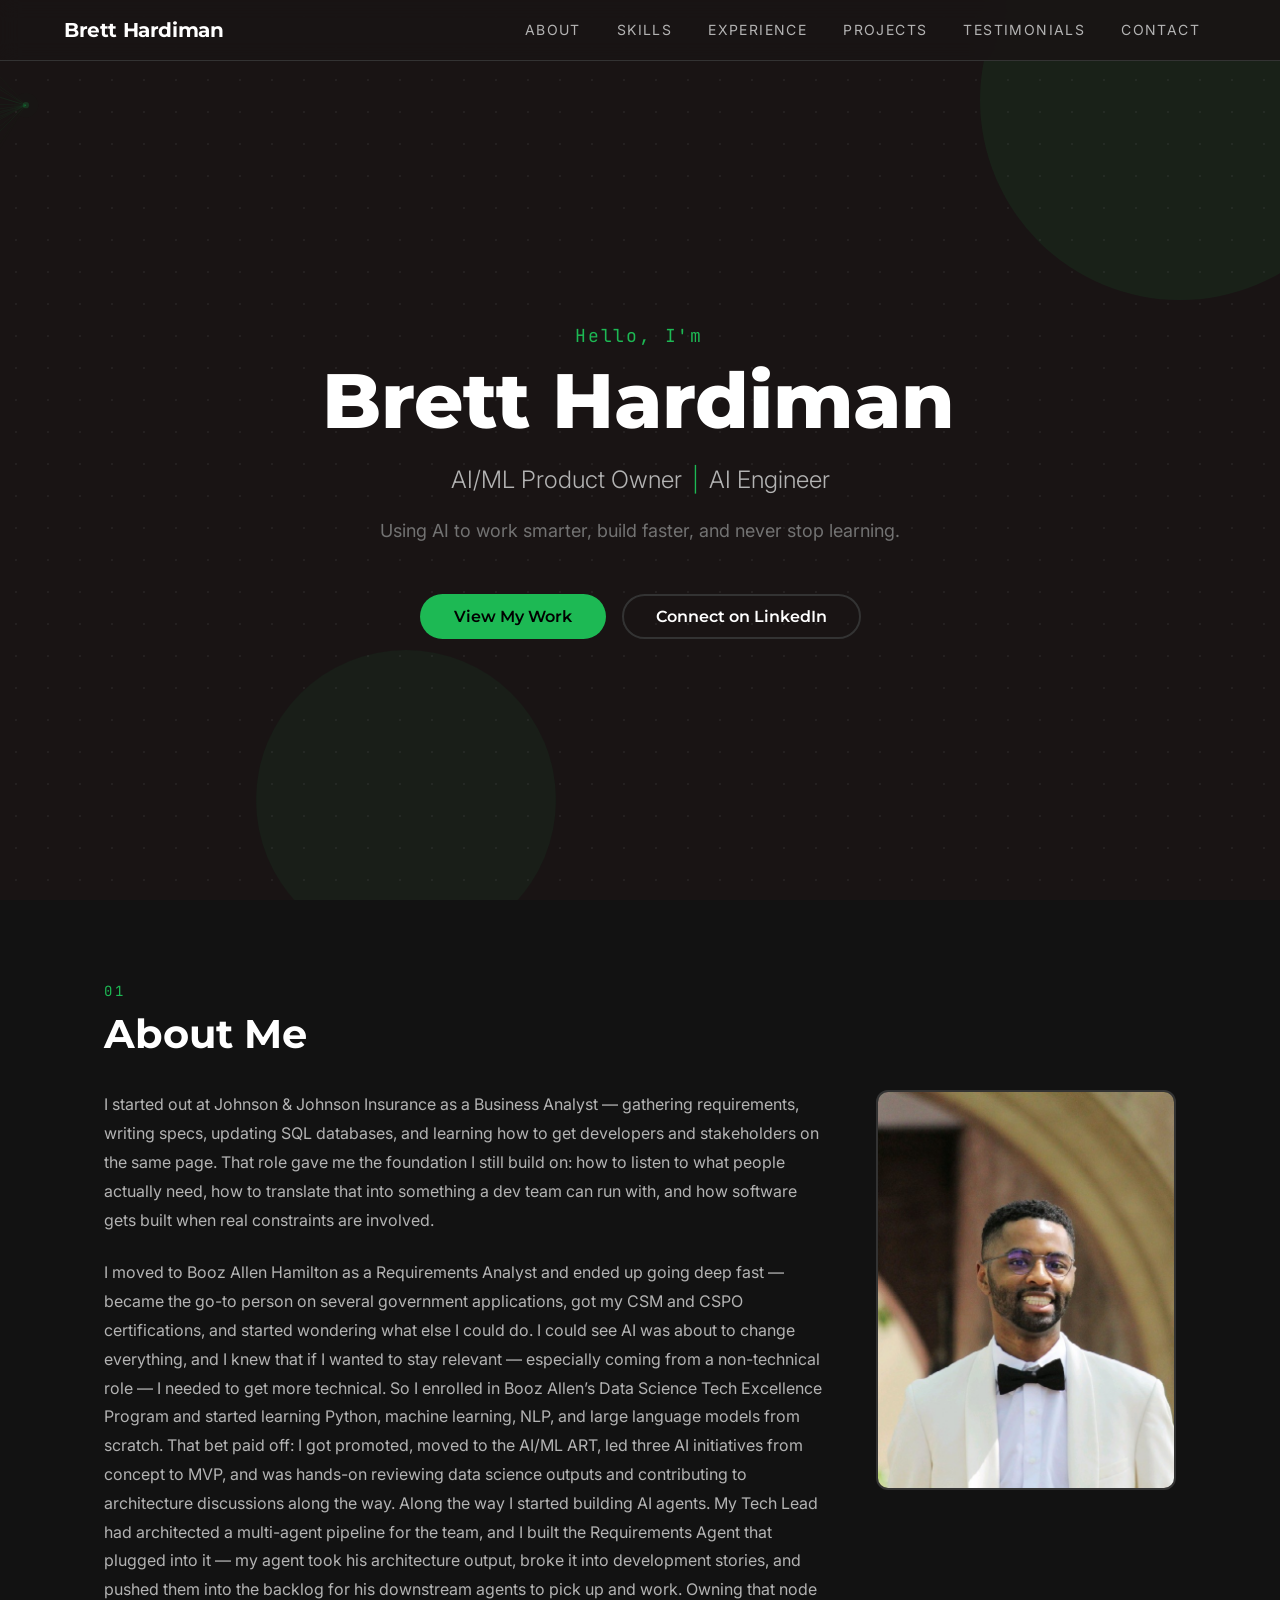
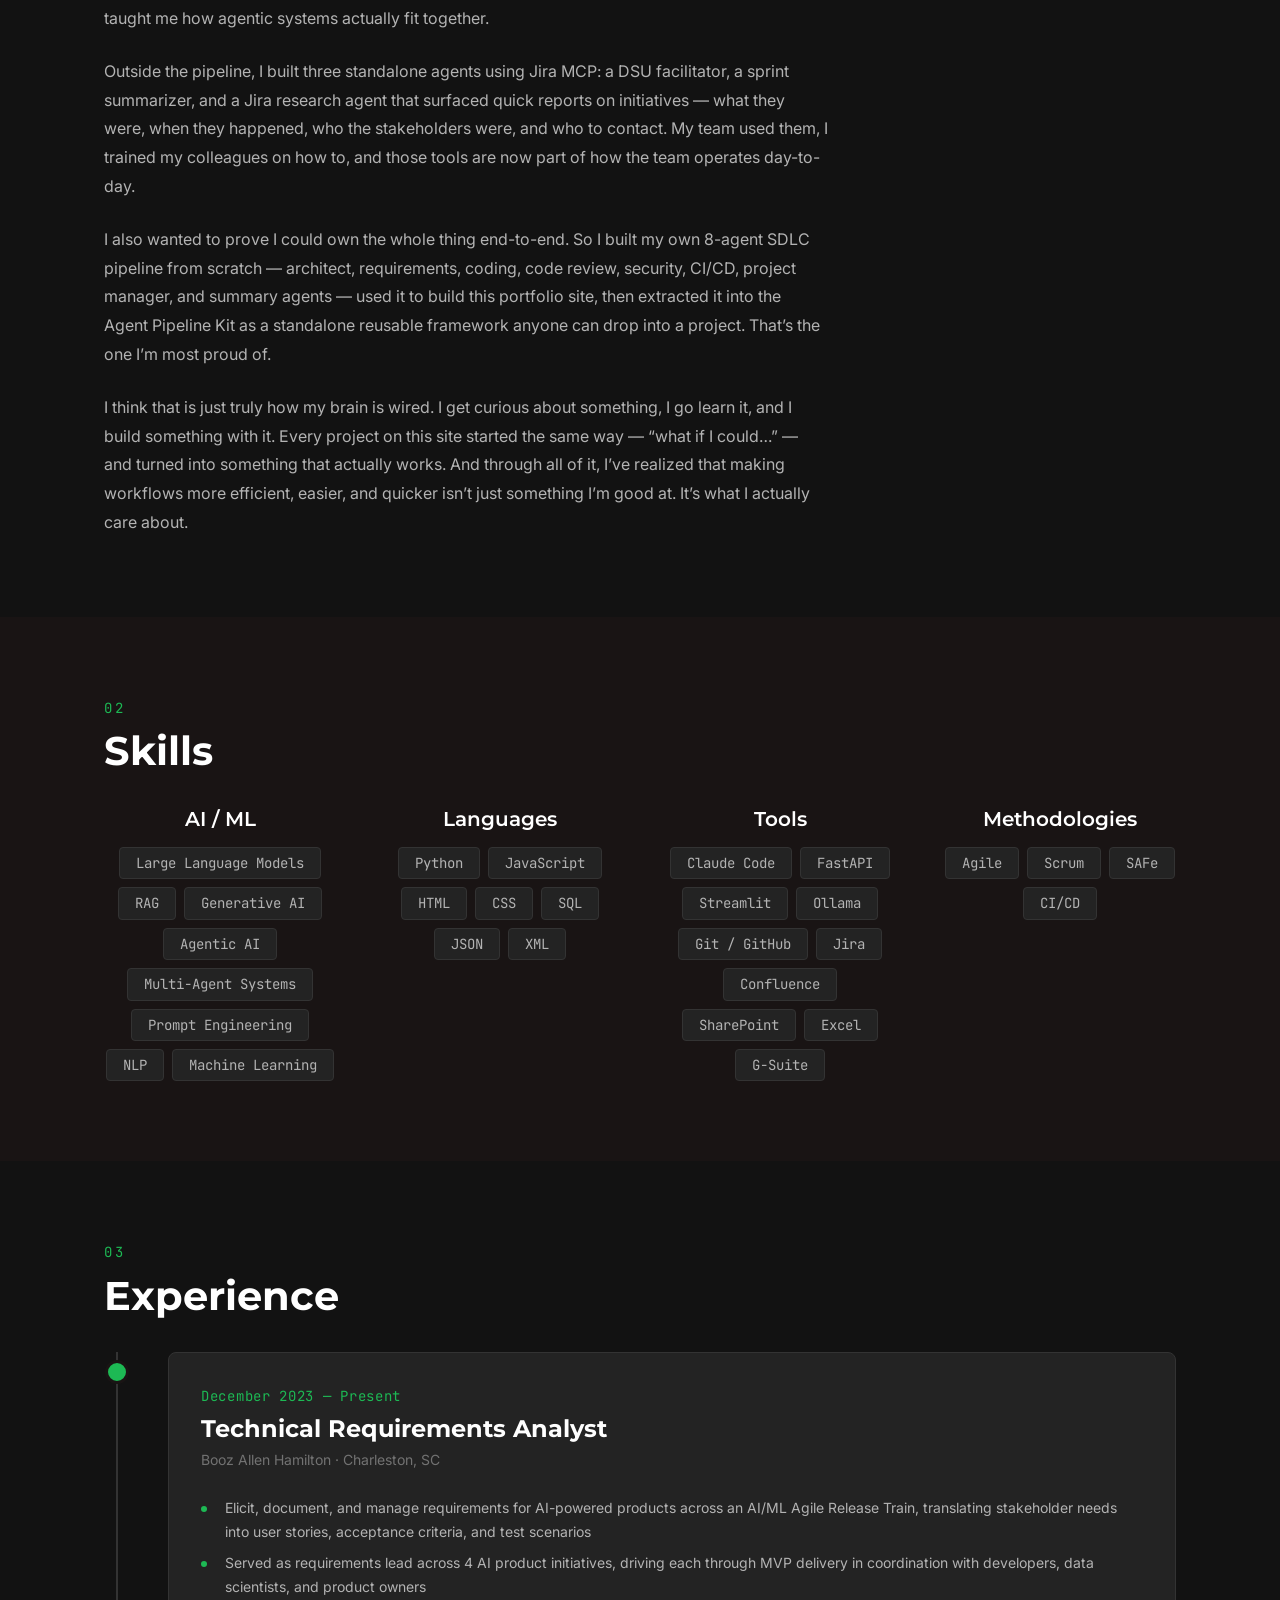
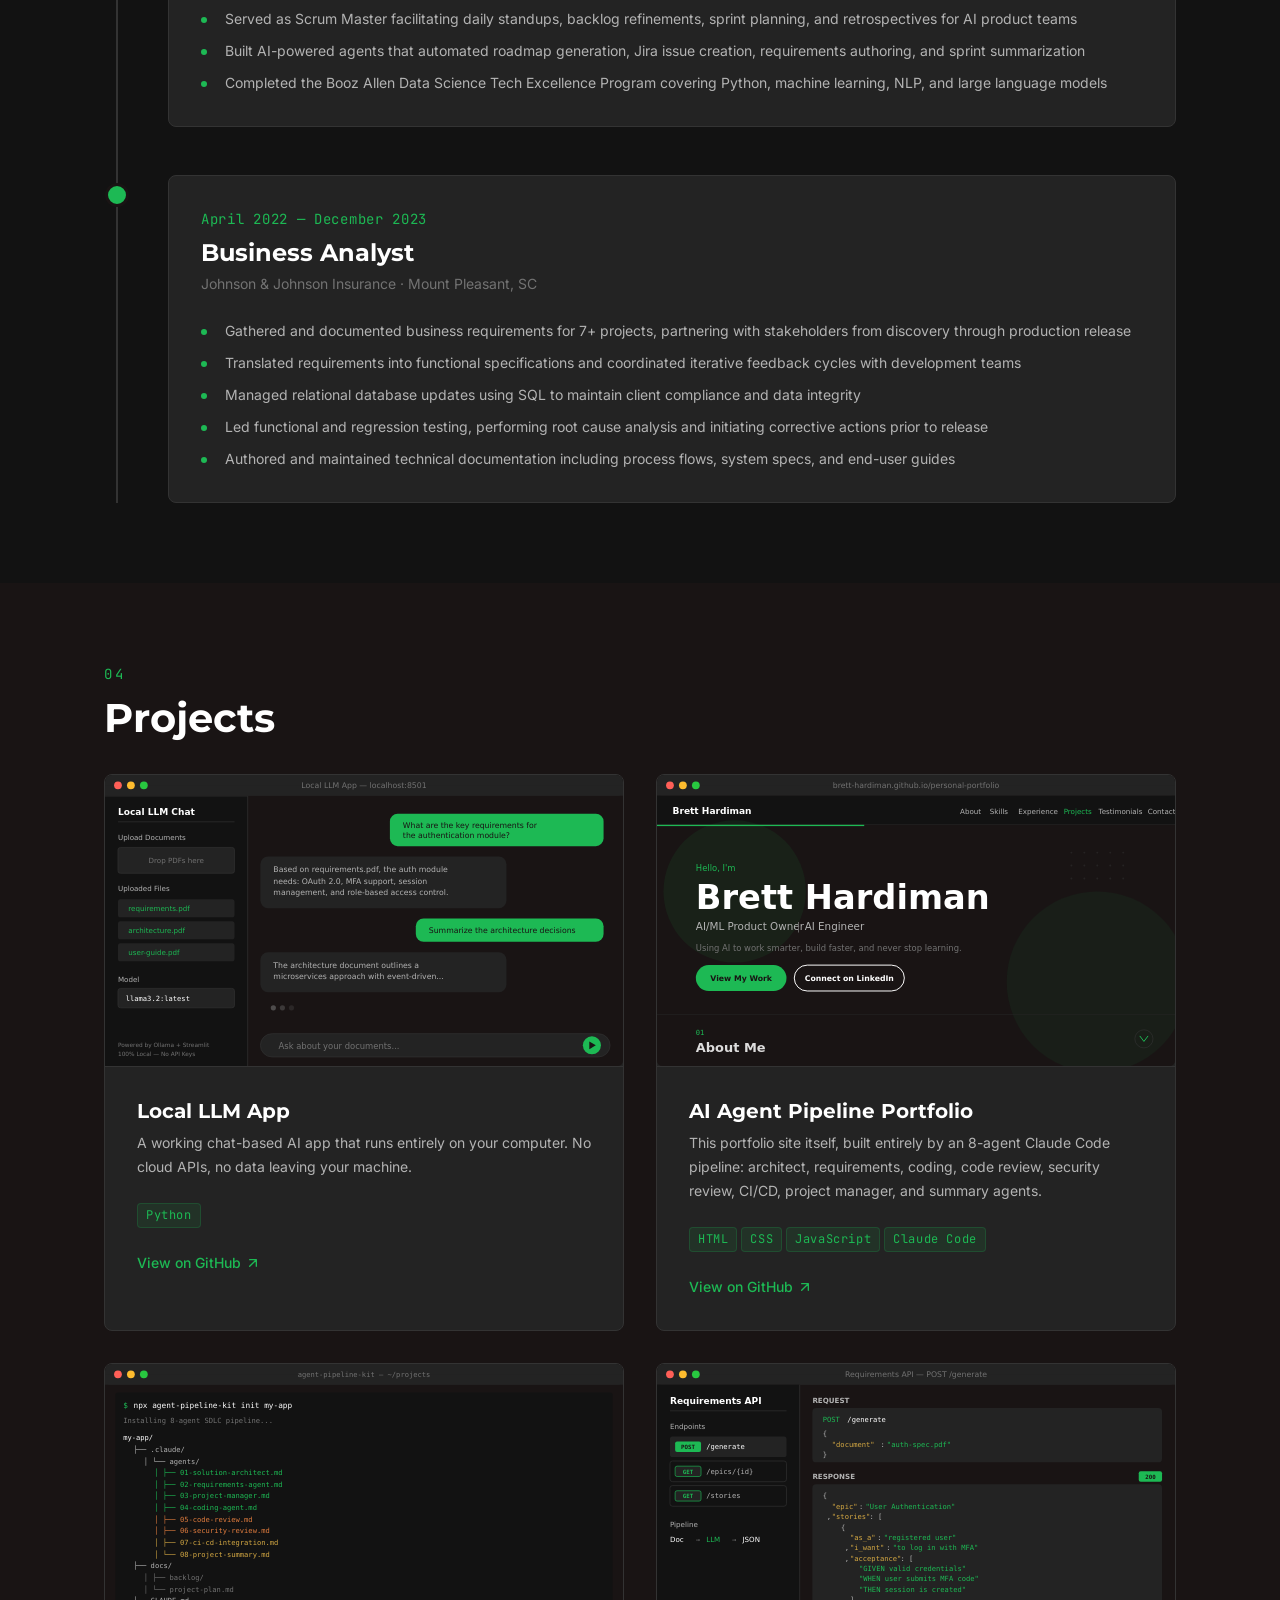
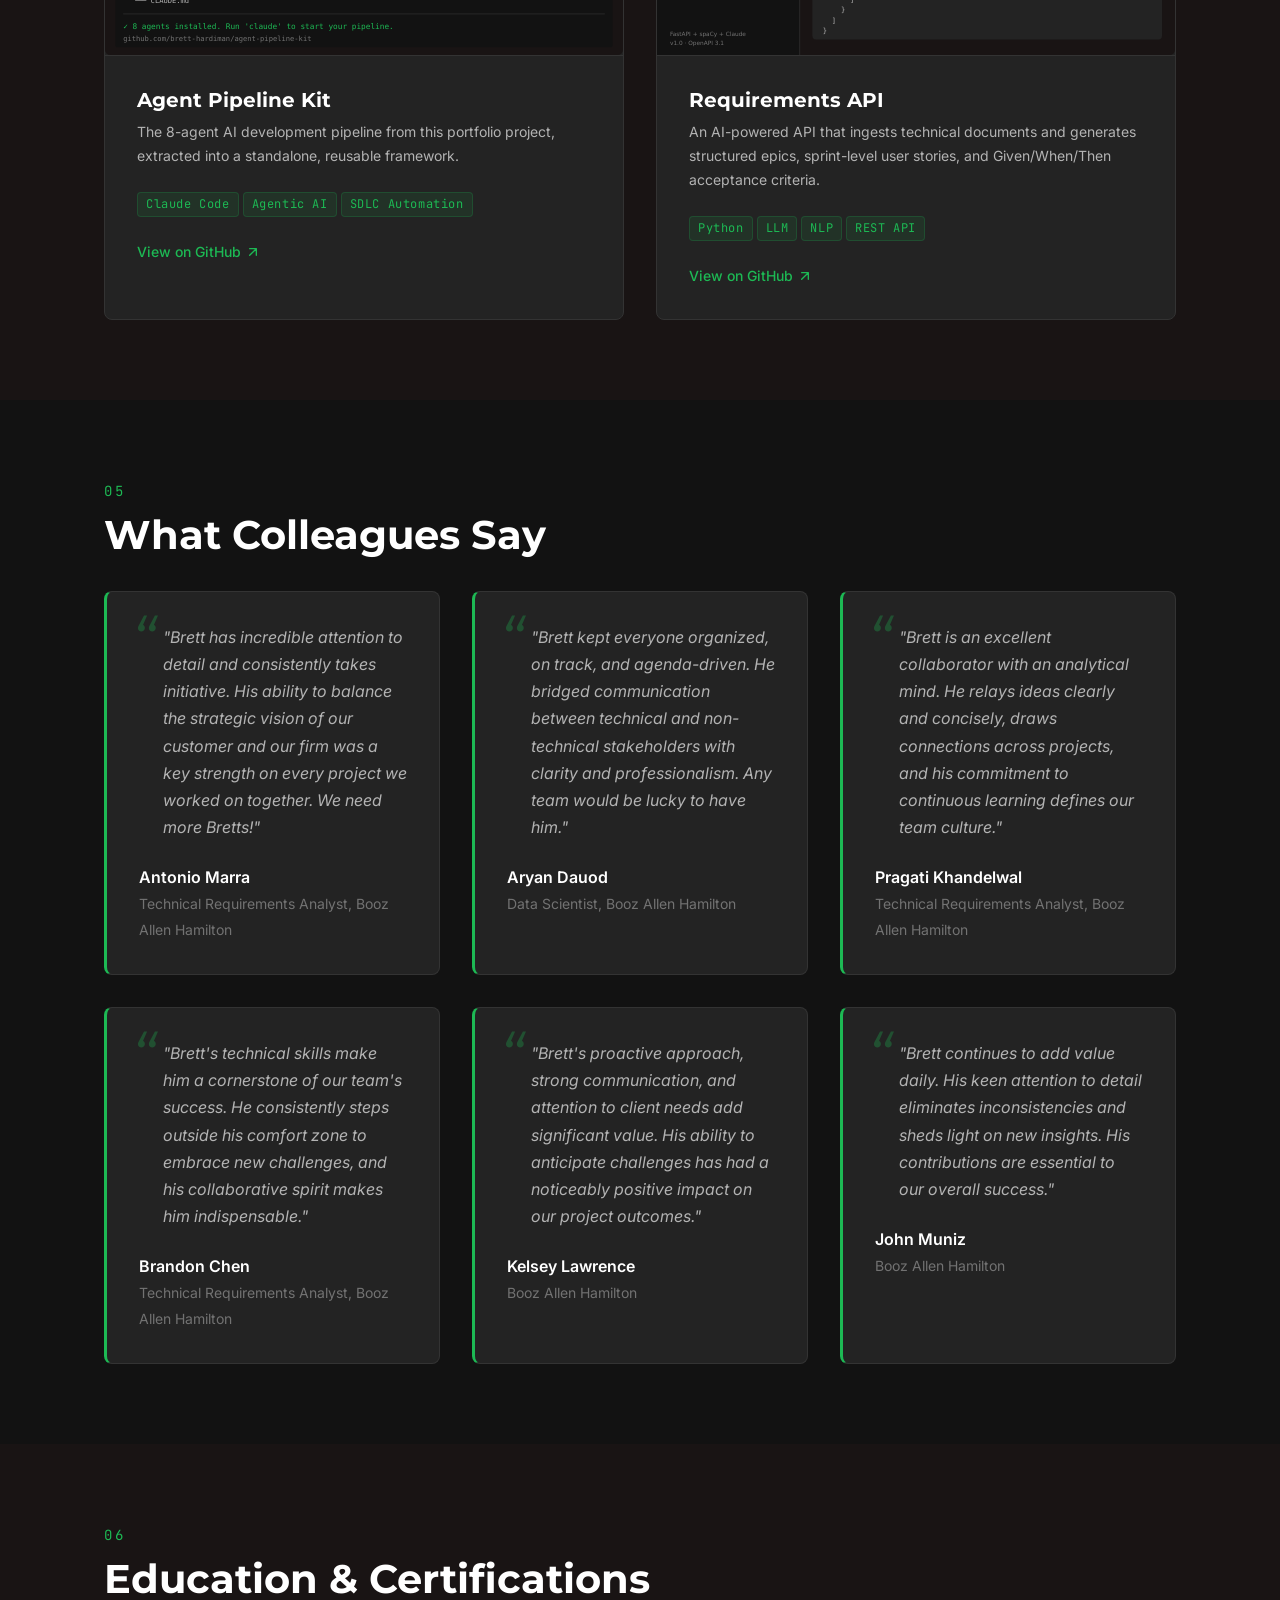
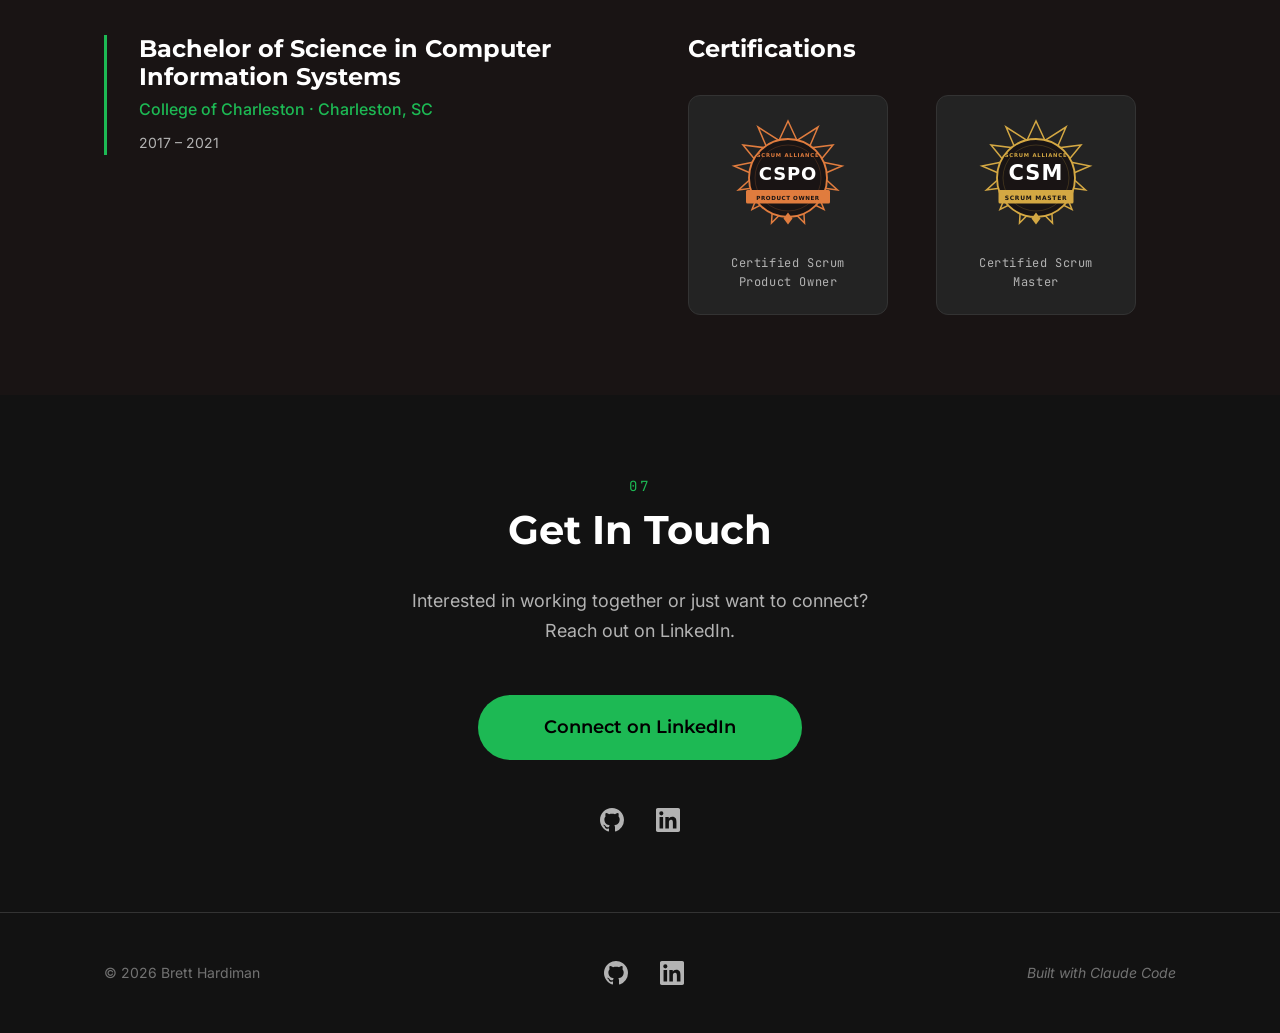
==== portfolio.html @ da0e6549 "feat(gallery): rebuild as iframe-based gallery shell The previous gallery implementation only put th" ====
<!DOCTYPE html>
<html lang="en">
<head>
  <meta charset="UTF-8">
  <meta name="viewport" content="width=device-width, initial-scale=1.0">
  <title>Brett Hardiman — AI/ML Engineer & Agentic AI Specialist</title>

  <!-- SEO — Task 4-3 -->
  <meta name="description" content="Brett Hardiman — AI/ML Product Owner and AI Engineer specializing in agentic AI workflows, RAG applications, and LLM-powered tools. View projects and professional background.">
  <meta name="author" content="Brett Hardiman">
  <meta name="robots" content="index, follow">

  <!-- Open Graph — Task 4-3 (og:image asset created in Task 4-4) -->
  <meta property="og:type" content="website">
  <meta property="og:title" content="Brett Hardiman — AI/ML Product Owner & AI Engineer">
  <meta property="og:description" content="Portfolio showcasing AI/ML projects, agentic workflows, and professional experience at Booz Allen Hamilton.">
  <meta property="og:url" content="https://bretthardiman.com/">
  <meta property="og:image" content="https://bretthardiman.com/assets/images/og-image.png">

  <!-- Twitter Card — Task 4-3 -->
  <meta name="twitter:card" content="summary_large_image">
  <meta name="twitter:title" content="Brett Hardiman — AI/ML Product Owner & AI Engineer">
  <meta name="twitter:description" content="Portfolio showcasing AI/ML projects and agentic AI workflows.">
  <meta name="twitter:image" content="https://bretthardiman.com/assets/images/og-image.png">

  <!-- Theme color — Task 4-3 -->
  <meta name="theme-color" content="#191414">

  <!-- Favicon — Task 4-4 -->
  <link rel="icon" type="image/svg+xml" href="assets/icons/favicon.svg">
  <link rel="icon" type="image/png" href="assets/icons/favicon.png">

  <!-- Fonts -->
  <link rel="preconnect" href="https://fonts.googleapis.com">
  <link rel="preconnect" href="https://fonts.gstatic.com" crossorigin>
  <link href="https://fonts.googleapis.com/css2?family=Inter:wght@300;400;500&family=Montserrat:wght@600;700;800&family=JetBrains+Mono:wght@400&display=swap" rel="stylesheet">

  <!-- Styles -->
  <link rel="stylesheet" href="styles.css">

  <!-- Graceful degradation when JS is disabled — Task 3-6 -->
  <noscript>
    <style>
      [data-reveal] { opacity: 1 !important; transform: none !important; }
      .nav-toggle { display: none !important; }
      .nav-list { opacity: 1 !important; visibility: visible !important; transform: none !important; }
    </style>
  </noscript>
</head>
<body>
  <a href="#main-content" class="skip-link">Skip to main content</a>

  <header class="site-header" role="banner">
    <nav class="nav" role="navigation" aria-label="Main navigation">
      <a href="#hero" class="nav-logo">Brett Hardiman</a>
      <button class="nav-toggle" aria-label="Toggle navigation" aria-expanded="false">
        <span class="nav-toggle-bar"></span>
        <span class="nav-toggle-bar"></span>
        <span class="nav-toggle-bar"></span>
      </button>
      <ul class="nav-list">
        <li><a href="#about" class="nav-link">About</a></li>
        <li><a href="#skills" class="nav-link">Skills</a></li>
        <li><a href="#experience" class="nav-link">Experience</a></li>
        <li><a href="#projects" class="nav-link">Projects</a></li>
        <li><a href="#testimonials" class="nav-link">Testimonials</a></li>
        <li><a href="#contact" class="nav-link">Contact</a></li>
      </ul>
    </nav>
    <div class="scroll-progress" role="progressbar" aria-label="Page scroll progress"></div>
  </header>

  <main id="main-content">

    <!-- =============================================
         HERO SECTION
         ============================================= -->
    <section id="hero" class="section section--hero">
      <canvas id="mesh-canvas" aria-hidden="true"></canvas>
      <div class="hero-bg" aria-hidden="true"></div>
      <div class="hero-decorative" aria-hidden="true">
        <div class="hero-blob hero-blob--1" data-parallax-speed="0.5"></div>
        <div class="hero-blob hero-blob--2" data-parallax-speed="1"></div>
        <div class="hero-dots" data-parallax-speed="0.3"></div>
      </div>
      <div class="hero-content" data-reveal>
        <p class="hero-greeting">Hello, I'm</p>
        <h1 class="hero-name">Brett Hardiman</h1>
        <p class="hero-title">AI/ML Product Owner <span class="hero-separator">|</span> AI Engineer</p>
        <p class="hero-tagline">Using AI to work smarter, build faster, and never stop learning.</p>
        <div class="hero-cta">
          <a href="#projects" class="btn btn--primary">View My Work</a>
          <a href="https://www.linkedin.com/in/brett-hardiman-75682a205" class="btn btn--ghost" target="_blank" rel="noopener noreferrer">Connect on LinkedIn</a>
        </div>
      </div>
    </section>

    <!-- =============================================
         ABOUT SECTION
         ============================================= -->
    <section id="about" class="section" data-section-number="01">
      <div class="section-container">
        <span class="section-number">01</span>
        <h2 class="section-title">About Me</h2>
        <div class="about-content" data-reveal>
          <div class="about-text">
            <p>I started out at Johnson &amp; Johnson Insurance as a Business Analyst &mdash; gathering requirements, writing specs, updating SQL databases, and learning how to get developers and stakeholders on the same page. That role gave me the foundation I still build on: how to listen to what people actually need, how to translate that into something a dev team can run with, and how software gets built when real constraints are involved.</p>
            <p>I moved to Booz Allen Hamilton as a Requirements Analyst and ended up going deep fast &mdash; became the go-to person on several government applications, got my CSM and CSPO certifications, and started wondering what else I could do. I could see AI was about to change everything, and I knew that if I wanted to stay relevant &mdash; especially coming from a non-technical role &mdash; I needed to get more technical. So I enrolled in Booz Allen&rsquo;s Data Science Tech Excellence Program and started learning Python, machine learning, NLP, and large language models from scratch. That bet paid off: I got promoted, moved to the AI/ML ART, led three AI initiatives from concept to MVP, and was hands-on reviewing data science outputs and contributing to architecture discussions along the way. Along the way I started building AI agents. My Tech Lead had architected a multi-agent pipeline for the team, and I built the Requirements Agent that plugged into it &mdash; my agent took his architecture output, broke it into development stories, and pushed them into the backlog for his downstream agents to pick up and work. Owning that node taught me how agentic systems actually fit together.</p>
            <p>Outside the pipeline, I built three standalone agents using Jira MCP: a DSU facilitator, a sprint summarizer, and a Jira research agent that surfaced quick reports on initiatives &mdash; what they were, when they happened, who the stakeholders were, and who to contact. My team used them, I trained my colleagues on how to, and those tools are now part of how the team operates day-to-day.</p>
            <p>I also wanted to prove I could own the whole thing end-to-end. So I built my own 8-agent SDLC pipeline from scratch &mdash; architect, requirements, coding, code review, security, CI/CD, project manager, and summary agents &mdash; used it to build this portfolio site, then extracted it into the Agent Pipeline Kit as a standalone reusable framework anyone can drop into a project. That&rsquo;s the one I&rsquo;m most proud of.</p>
            <p>I think that is just truly how my brain is wired. I get curious about something, I go learn it, and I build something with it. Every project on this site started the same way &mdash; &ldquo;what if I could&hellip;&rdquo; &mdash; and turned into something that actually works. And through all of it, I&rsquo;ve realized that making workflows more efficient, easier, and quicker isn&rsquo;t just something I&rsquo;m good at. It&rsquo;s what I actually care about.</p>
          </div>
          <div class="about-image" data-reveal>
            <img src="assets/images/headshot.jpg" alt="Brett Hardiman" loading="lazy" decoding="async" width="300" height="400" class="about-headshot">
          </div>
        </div>
      </div>
    </section>

    <!-- =============================================
         SKILLS SECTION
         ============================================= -->
    <section id="skills" class="section" data-section-number="02">
      <div class="section-container">
        <span class="section-number">02</span>
        <h2 class="section-title">Skills</h2>
        <div class="skills-grid" data-reveal>
          <div class="skill-category">
            <h3 class="skill-category-title">AI / ML</h3>
            <ul class="skill-list">
              <li class="skill-badge" data-reveal data-reveal-delay="0"><span class="skill-name">Large Language Models</span></li>
              <li class="skill-badge" data-reveal data-reveal-delay="50"><span class="skill-name">RAG</span></li>
              <li class="skill-badge" data-reveal data-reveal-delay="100"><span class="skill-name">Generative AI</span></li>
              <li class="skill-badge" data-reveal data-reveal-delay="150"><span class="skill-name">Agentic AI</span></li>
              <li class="skill-badge" data-reveal data-reveal-delay="200"><span class="skill-name">Multi-Agent Systems</span></li>
              <li class="skill-badge" data-reveal data-reveal-delay="250"><span class="skill-name">Prompt Engineering</span></li>
              <li class="skill-badge" data-reveal data-reveal-delay="300"><span class="skill-name">NLP</span></li>
              <li class="skill-badge" data-reveal data-reveal-delay="350"><span class="skill-name">Machine Learning</span></li>
            </ul>
          </div>
          <div class="skill-category">
            <h3 class="skill-category-title">Languages</h3>
            <ul class="skill-list">
              <li class="skill-badge" data-reveal data-reveal-delay="400"><span class="skill-name">Python</span></li>
              <li class="skill-badge" data-reveal data-reveal-delay="450"><span class="skill-name">JavaScript</span></li>
              <li class="skill-badge" data-reveal data-reveal-delay="500"><span class="skill-name">HTML</span></li>
              <li class="skill-badge" data-reveal data-reveal-delay="550"><span class="skill-name">CSS</span></li>
              <li class="skill-badge" data-reveal data-reveal-delay="600"><span class="skill-name">SQL</span></li>
              <li class="skill-badge" data-reveal data-reveal-delay="650"><span class="skill-name">JSON</span></li>
              <li class="skill-badge" data-reveal data-reveal-delay="700"><span class="skill-name">XML</span></li>
            </ul>
          </div>
          <div class="skill-category">
            <h3 class="skill-category-title">Tools</h3>
            <ul class="skill-list">
              <li class="skill-badge" data-reveal data-reveal-delay="750"><span class="skill-name">Claude Code</span></li>
              <li class="skill-badge" data-reveal data-reveal-delay="800"><span class="skill-name">FastAPI</span></li>
              <li class="skill-badge" data-reveal data-reveal-delay="850"><span class="skill-name">Streamlit</span></li>
              <li class="skill-badge" data-reveal data-reveal-delay="900"><span class="skill-name">Ollama</span></li>
              <li class="skill-badge" data-reveal data-reveal-delay="950"><span class="skill-name">Git / GitHub</span></li>
              <li class="skill-badge" data-reveal data-reveal-delay="1000"><span class="skill-name">Jira</span></li>
              <li class="skill-badge" data-reveal data-reveal-delay="1050"><span class="skill-name">Confluence</span></li>
              <li class="skill-badge" data-reveal data-reveal-delay="1100"><span class="skill-name">SharePoint</span></li>
              <li class="skill-badge" data-reveal data-reveal-delay="1150"><span class="skill-name">Excel</span></li>
              <li class="skill-badge" data-reveal data-reveal-delay="1200"><span class="skill-name">G-Suite</span></li>
            </ul>
          </div>
          <div class="skill-category">
            <h3 class="skill-category-title">Methodologies</h3>
            <ul class="skill-list">
              <li class="skill-badge" data-reveal data-reveal-delay="1250"><span class="skill-name">Agile</span></li>
              <li class="skill-badge" data-reveal data-reveal-delay="1300"><span class="skill-name">Scrum</span></li>
              <li class="skill-badge" data-reveal data-reveal-delay="1350"><span class="skill-name">SAFe</span></li>
              <li class="skill-badge" data-reveal data-reveal-delay="1400"><span class="skill-name">CI/CD</span></li>
            </ul>
          </div>
        </div>
      </div>
    </section>

    <!-- =============================================
         EXPERIENCE SECTION
         ============================================= -->
    <section id="experience" class="section" data-section-number="03">
      <div class="section-container">
        <span class="section-number">03</span>
        <h2 class="section-title">Experience</h2>
        <div class="timeline">
          <div class="timeline-item" data-reveal>
            <div class="timeline-marker"></div>
            <div class="timeline-content">
              <span class="timeline-date">December 2023 — Present</span>
              <h3 class="timeline-role">Technical Requirements Analyst</h3>
              <p class="timeline-company">Booz Allen Hamilton · Charleston, SC</p>
              <ul class="timeline-details">
                <li>Elicit, document, and manage requirements for AI-powered products across an AI/ML Agile Release Train, translating stakeholder needs into user stories, acceptance criteria, and test scenarios</li>
                <li>Served as requirements lead across 4 AI product initiatives, driving each through MVP delivery in coordination with developers, data scientists, and product owners</li>
                <li>Served as Scrum Master facilitating daily standups, backlog refinements, sprint planning, and retrospectives for AI product teams</li>
                <li>Built AI-powered agents that automated roadmap generation, Jira issue creation, requirements authoring, and sprint summarization</li>
                <li>Completed the Booz Allen Data Science Tech Excellence Program covering Python, machine learning, NLP, and large language models</li>
              </ul>
            </div>
          </div>
          <div class="timeline-item" data-reveal>
            <div class="timeline-marker"></div>
            <div class="timeline-content">
              <span class="timeline-date">April 2022 — December 2023</span>
              <h3 class="timeline-role">Business Analyst</h3>
              <p class="timeline-company">Johnson &amp; Johnson Insurance · Mount Pleasant, SC</p>
              <ul class="timeline-details">
                <li>Gathered and documented business requirements for 7+ projects, partnering with stakeholders from discovery through production release</li>
                <li>Translated requirements into functional specifications and coordinated iterative feedback cycles with development teams</li>
                <li>Managed relational database updates using SQL to maintain client compliance and data integrity</li>
                <li>Led functional and regression testing, performing root cause analysis and initiating corrective actions prior to release</li>
                <li>Authored and maintained technical documentation including process flows, system specs, and end-user guides</li>
              </ul>
            </div>
          </div>
        </div>
      </div>
    </section>

    <!-- =============================================
         PROJECTS SECTION
         ============================================= -->
    <section id="projects" class="section" data-section-number="04">
      <div class="section-container">
        <span class="section-number">04</span>
        <h2 class="section-title">Projects</h2>
        <div class="projects-grid">
          <div class="project-card" data-reveal>
            <div class="project-card-image">
              <img src="assets/images/local-llm-app.svg" alt="Local LLM App — a chat interface with document upload sidebar, showing RAG-powered conversations" loading="lazy" decoding="async" width="800" height="450">
            </div>
            <div class="project-card-content">
              <h3 class="project-card-title">Local LLM App</h3>
              <p class="project-card-description">A working chat-based AI app that runs entirely on your computer. No cloud APIs, no data leaving your machine.</p>
              <div class="project-card-tech">
                <span class="tech-badge">Python</span>
              </div>
              <div class="project-card-links">
                <a href="https://github.com/brett-hardiman/Local-LLM-App" class="project-link" target="_blank" rel="noopener noreferrer">
                  <span>View on GitHub</span>
                  <svg xmlns="http://www.w3.org/2000/svg" viewBox="0 0 24 24" width="16" height="16" aria-hidden="true" focusable="false"><path d="M7 17L17 7M17 7H7M17 7V17" stroke="currentColor" stroke-width="2" stroke-linecap="round" stroke-linejoin="round" fill="none"/></svg>
                </a>
              </div>
            </div>
          </div>
          <div class="project-card" data-reveal>
            <div class="project-card-image">
              <img src="assets/images/portfolio-pipeline.svg" alt="AI Agent Pipeline Portfolio — browser preview of the portfolio site's hero section with name, title, and CTA buttons" loading="lazy" decoding="async" width="800" height="450">
            </div>
            <div class="project-card-content">
              <h3 class="project-card-title">AI Agent Pipeline Portfolio</h3>
              <p class="project-card-description">This portfolio site itself, built entirely by an 8-agent Claude Code pipeline: architect, requirements, coding, code review, security review, CI/CD, project manager, and summary agents.</p>
              <div class="project-card-tech">
                <span class="tech-badge">HTML</span>
                <span class="tech-badge">CSS</span>
                <span class="tech-badge">JavaScript</span>
                <span class="tech-badge">Claude Code</span>
              </div>
              <div class="project-card-links">
                <a href="https://github.com/brett-hardiman/personal-portfolio" class="project-link" target="_blank" rel="noopener noreferrer">
                  <span>View on GitHub</span>
                  <svg xmlns="http://www.w3.org/2000/svg" viewBox="0 0 24 24" width="16" height="16" aria-hidden="true" focusable="false"><path d="M7 17L17 7M17 7H7M17 7V17" stroke="currentColor" stroke-width="2" stroke-linecap="round" stroke-linejoin="round" fill="none"/></svg>
                </a>
              </div>
            </div>
          </div>
          <div class="project-card" data-reveal>
            <div class="project-card-image">
              <img src="assets/images/agent-pipeline-kit.svg" alt="Agent Pipeline Kit — terminal showing init command installing the 8-agent SDLC pipeline into a new project" loading="lazy" decoding="async" width="800" height="450">
            </div>
            <div class="project-card-content">
              <h3 class="project-card-title">Agent Pipeline Kit</h3>
              <p class="project-card-description">The 8-agent AI development pipeline from this portfolio project, extracted into a standalone, reusable framework.</p>
              <div class="project-card-tech">
                <span class="tech-badge">Claude Code</span>
                <span class="tech-badge">Agentic AI</span>
                <span class="tech-badge">SDLC Automation</span>
              </div>
              <div class="project-card-links">
                <a href="https://github.com/brett-hardiman/agent-pipeline-kit" class="project-link" target="_blank" rel="noopener noreferrer">
                  <span>View on GitHub</span>
                  <svg xmlns="http://www.w3.org/2000/svg" viewBox="0 0 24 24" width="16" height="16" aria-hidden="true" focusable="false"><path d="M7 17L17 7M17 7H7M17 7V17" stroke="currentColor" stroke-width="2" stroke-linecap="round" stroke-linejoin="round" fill="none"/></svg>
                </a>
              </div>
            </div>
          </div>
          <div class="project-card" data-reveal>
            <div class="project-card-image">
              <img src="assets/images/requirements-api.svg" alt="Requirements API — POST /generate endpoint returning a structured JSON epic with user stories and Given/When/Then acceptance criteria" loading="lazy" decoding="async" width="800" height="450">
            </div>
            <div class="project-card-content">
              <h3 class="project-card-title">Requirements API</h3>
              <p class="project-card-description">An AI-powered API that ingests technical documents and generates structured epics, sprint-level user stories, and Given/When/Then acceptance criteria.</p>
              <div class="project-card-tech">
                <span class="tech-badge">Python</span>
                <span class="tech-badge">LLM</span>
                <span class="tech-badge">NLP</span>
                <span class="tech-badge">REST API</span>
              </div>
              <div class="project-card-links">
                <a href="https://github.com/brett-hardiman/requirements-api" class="project-link" target="_blank" rel="noopener noreferrer">
                  <span>View on GitHub</span>
                  <svg xmlns="http://www.w3.org/2000/svg" viewBox="0 0 24 24" width="16" height="16" aria-hidden="true" focusable="false"><path d="M7 17L17 7M17 7H7M17 7V17" stroke="currentColor" stroke-width="2" stroke-linecap="round" stroke-linejoin="round" fill="none"/></svg>
                </a>
              </div>
            </div>
          </div>
        </div>
      </div>
    </section>

    <!-- =============================================
         TESTIMONIALS SECTION
         ============================================= -->
    <section id="testimonials" class="section" data-section-number="05">
      <div class="section-container">
        <span class="section-number">05</span>
        <h2 class="section-title">What Colleagues Say</h2>
        <div class="testimonials-grid">
          <blockquote class="testimonial-card" data-reveal>
            <p class="testimonial-quote">"Brett has incredible attention to detail and consistently takes initiative. His ability to balance the strategic vision of our customer and our firm was a key strength on every project we worked on together. We need more Bretts!"</p>
            <footer class="testimonial-author">
              <cite class="testimonial-name">Antonio Marra</cite>
              <span class="testimonial-role">Technical Requirements Analyst, Booz Allen Hamilton</span>
            </footer>
          </blockquote>
          <blockquote class="testimonial-card" data-reveal data-reveal-delay="100">
            <p class="testimonial-quote">"Brett kept everyone organized, on track, and agenda-driven. He bridged communication between technical and non-technical stakeholders with clarity and professionalism. Any team would be lucky to have him."</p>
            <footer class="testimonial-author">
              <cite class="testimonial-name">Aryan Dauod</cite>
              <span class="testimonial-role">Data Scientist, Booz Allen Hamilton</span>
            </footer>
          </blockquote>
          <blockquote class="testimonial-card" data-reveal data-reveal-delay="200">
            <p class="testimonial-quote">"Brett is an excellent collaborator with an analytical mind. He relays ideas clearly and concisely, draws connections across projects, and his commitment to continuous learning defines our team culture."</p>
            <footer class="testimonial-author">
              <cite class="testimonial-name">Pragati Khandelwal</cite>
              <span class="testimonial-role">Technical Requirements Analyst, Booz Allen Hamilton</span>
            </footer>
          </blockquote>
          <blockquote class="testimonial-card" data-reveal data-reveal-delay="300">
            <p class="testimonial-quote">"Brett's technical skills make him a cornerstone of our team's success. He consistently steps outside his comfort zone to embrace new challenges, and his collaborative spirit makes him indispensable."</p>
            <footer class="testimonial-author">
              <cite class="testimonial-name">Brandon Chen</cite>
              <span class="testimonial-role">Technical Requirements Analyst, Booz Allen Hamilton</span>
            </footer>
          </blockquote>
          <blockquote class="testimonial-card" data-reveal data-reveal-delay="400">
            <p class="testimonial-quote">"Brett's proactive approach, strong communication, and attention to client needs add significant value. His ability to anticipate challenges has had a noticeably positive impact on our project outcomes."</p>
            <footer class="testimonial-author">
              <cite class="testimonial-name">Kelsey Lawrence</cite>
              <span class="testimonial-role">Booz Allen Hamilton</span>
            </footer>
          </blockquote>
          <blockquote class="testimonial-card" data-reveal data-reveal-delay="500">
            <p class="testimonial-quote">"Brett continues to add value daily. His keen attention to detail eliminates inconsistencies and sheds light on new insights. His contributions are essential to our overall success."</p>
            <footer class="testimonial-author">
              <cite class="testimonial-name">John Muniz</cite>
              <span class="testimonial-role">Booz Allen Hamilton</span>
            </footer>
          </blockquote>
        </div>
      </div>
    </section>

    <!-- =============================================
         EDUCATION SECTION — Task 4-2
         ============================================= -->
    <section id="education" class="section" data-section-number="06">
      <div class="section-container">
        <span class="section-number">06</span>
        <h2 class="section-title">Education &amp; Certifications</h2>
        <div class="education-layout">
          <div class="education-list">
          <div class="education-item" data-reveal>
            <h3 class="education-degree">Bachelor of Science in Computer Information Systems</h3>
            <p class="education-school">College of Charleston · Charleston, SC</p>
            <p class="education-detail">2017 – 2021</p>
          </div>
        </div>
          <div class="certifications" data-reveal>
            <h3 class="certification-title">Certifications</h3>
            <div class="certification-badges">
              <div class="cert-badge-card">
                <img src="assets/icons/cspo-badge.svg" alt="Certified Scrum Product Owner badge" width="120" height="120" loading="lazy" decoding="async">
                <span class="cert-badge-label">Certified Scrum Product Owner</span>
              </div>
              <div class="cert-badge-card">
                <img src="assets/icons/csm-badge.svg" alt="Certified Scrum Master badge" width="120" height="120" loading="lazy" decoding="async">
                <span class="cert-badge-label">Certified Scrum Master</span>
              </div>
            </div>
          </div>
        </div>
      </div>
    </section>

    <!-- =============================================
         CONTACT SECTION
         ============================================= -->
    <section id="contact" class="section" data-section-number="07">
      <div class="section-container section-container--centered" data-reveal>
        <span class="section-number">07</span>
        <h2 class="section-title">Get In Touch</h2>
        <p class="contact-text">Interested in working together or just want to connect? Reach out on LinkedIn.</p>
        <a href="https://www.linkedin.com/in/brett-hardiman-75682a205" class="btn btn--primary btn--large" target="_blank" rel="noopener noreferrer">
          Connect on LinkedIn
        </a>
        <div class="social-links">
          <a href="https://github.com/brett-hardiman" target="_blank" rel="noopener noreferrer" aria-label="GitHub profile">
            <svg xmlns="http://www.w3.org/2000/svg" viewBox="0 0 24 24" aria-hidden="true" focusable="false"><path d="M12 0C5.37 0 0 5.37 0 12c0 5.31 3.435 9.795 8.205 11.385.6.105.825-.255.825-.57 0-.285-.015-1.23-.015-2.235-3.015.555-3.795-.735-4.035-1.41-.135-.345-.72-1.41-1.23-1.695-.42-.225-1.02-.78-.015-.795.945-.015 1.62.87 1.845 1.23 1.08 1.815 2.805 1.305 3.495.99.105-.78.42-1.305.765-1.605-2.67-.3-5.46-1.335-5.46-5.925 0-1.305.465-2.385 1.23-3.225-.12-.3-.54-1.53.12-3.18 0 0 1.005-.315 3.3 1.23.96-.27 1.98-.405 3-.405s2.04.135 3 .405c2.295-1.56 3.3-1.23 3.3-1.23.66 1.65.24 2.88.12 3.18.765.84 1.23 1.905 1.23 3.225 0 4.605-2.805 5.625-5.475 5.925.435.375.81 1.095.81 2.22 0 1.605-.015 2.895-.015 3.3 0 .315.225.69.825.57A12.02 12.02 0 0 0 24 12c0-6.63-5.37-12-12-12z"/></svg>
          </a>
          <a href="https://www.linkedin.com/in/brett-hardiman-75682a205" target="_blank" rel="noopener noreferrer" aria-label="LinkedIn profile">
            <svg xmlns="http://www.w3.org/2000/svg" viewBox="0 0 24 24" aria-hidden="true" focusable="false"><path d="M20.447 20.452h-3.554v-5.569c0-1.328-.027-3.037-1.852-3.037-1.853 0-2.136 1.445-2.136 2.939v5.667H9.351V9h3.414v1.561h.046c.477-.9 1.637-1.85 3.37-1.85 3.601 0 4.267 2.37 4.267 5.455v6.286zM5.337 7.433a2.062 2.062 0 0 1-2.063-2.065 2.064 2.064 0 1 1 2.063 2.065zm1.782 13.019H3.555V9h3.564v11.452zM22.225 0H1.771C.792 0 0 .774 0 1.729v20.542C0 23.227.792 24 1.771 24h20.451C23.2 24 24 23.227 24 22.271V1.729C24 .774 23.2 0 22.222 0h.003z"/></svg>
          </a>
        </div>
      </div>
    </section>

  </main>

  <!-- =============================================
       FOOTER
       ============================================= -->
  <footer class="site-footer">
    <div class="section-container">
      <p class="footer-copyright">&copy; 2026 Brett Hardiman</p>
      <div class="social-links">
        <a href="https://github.com/brett-hardiman" target="_blank" rel="noopener noreferrer" aria-label="GitHub profile">
          <svg xmlns="http://www.w3.org/2000/svg" viewBox="0 0 24 24" aria-hidden="true" focusable="false"><path d="M12 0C5.37 0 0 5.37 0 12c0 5.31 3.435 9.795 8.205 11.385.6.105.825-.255.825-.57 0-.285-.015-1.23-.015-2.235-3.015.555-3.795-.735-4.035-1.41-.135-.345-.72-1.41-1.23-1.695-.42-.225-1.02-.78-.015-.795.945-.015 1.62.87 1.845 1.23 1.08 1.815 2.805 1.305 3.495.99.105-.78.42-1.305.765-1.605-2.67-.3-5.46-1.335-5.46-5.925 0-1.305.465-2.385 1.23-3.225-.12-.3-.54-1.53.12-3.18 0 0 1.005-.315 3.3 1.23.96-.27 1.98-.405 3-.405s2.04.135 3 .405c2.295-1.56 3.3-1.23 3.3-1.23.66 1.65.24 2.88.12 3.18.765.84 1.23 1.905 1.23 3.225 0 4.605-2.805 5.625-5.475 5.925.435.375.81 1.095.81 2.22 0 1.605-.015 2.895-.015 3.3 0 .315.225.69.825.57A12.02 12.02 0 0 0 24 12c0-6.63-5.37-12-12-12z"/></svg>
        </a>
        <a href="https://www.linkedin.com/in/brett-hardiman-75682a205" target="_blank" rel="noopener noreferrer" aria-label="LinkedIn profile">
          <svg xmlns="http://www.w3.org/2000/svg" viewBox="0 0 24 24" aria-hidden="true" focusable="false"><path d="M20.447 20.452h-3.554v-5.569c0-1.328-.027-3.037-1.852-3.037-1.853 0-2.136 1.445-2.136 2.939v5.667H9.351V9h3.414v1.561h.046c.477-.9 1.637-1.85 3.37-1.85 3.601 0 4.267 2.37 4.267 5.455v6.286zM5.337 7.433a2.062 2.062 0 0 1-2.063-2.065 2.064 2.064 0 1 1 2.063 2.065zm1.782 13.019H3.555V9h3.564v11.452zM22.225 0H1.771C.792 0 0 .774 0 1.729v20.542C0 23.227.792 24 1.771 24h20.451C23.2 24 24 23.227 24 22.271V1.729C24 .774 23.2 0 22.222 0h.003z"/></svg>
        </a>
      </div>
      <p class="footer-credit">Built with Claude Code</p>
    </div>
  </footer>

  <script type="module" src="js/main.js"></script>
</body>
</html>
---- styles.css ----
/* styles.css — CSS entry point for Brett Hardiman Personal Portfolio */

/* Foundation */
@import 'css/variables.css';
@import 'css/reset.css';
@import 'css/typography.css';

/* Layout */
@import 'css/layout.css';
@import 'css/nav.css';

/* Sections */
@import 'css/hero.css';
@import 'css/about.css';
@import 'css/skills.css';
@import 'css/experience.css';
@import 'css/projects.css';
@import 'css/testimonials.css';
@import 'css/education.css';
@import 'css/contact.css';
@import 'css/footer.css';

/* Effects and Responsiveness */
@import 'css/animations.css';
@import 'css/responsive.css';
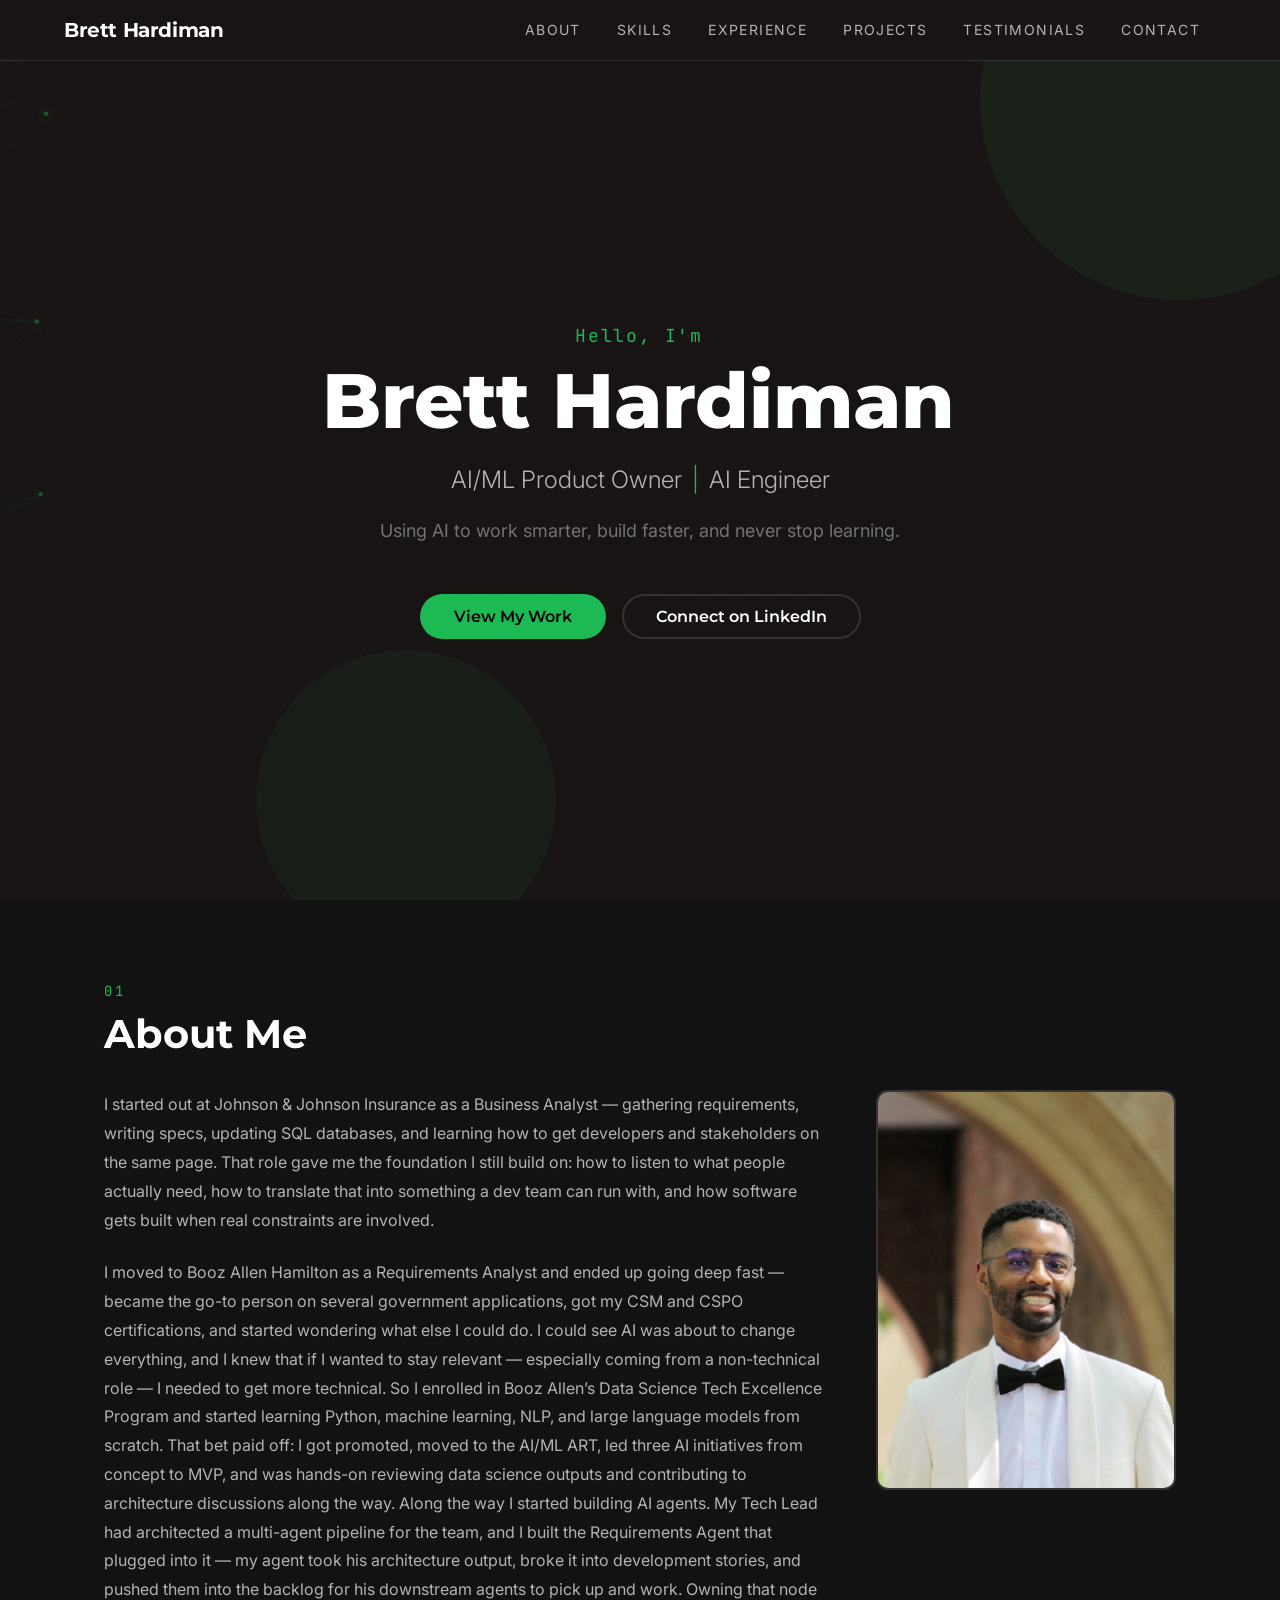
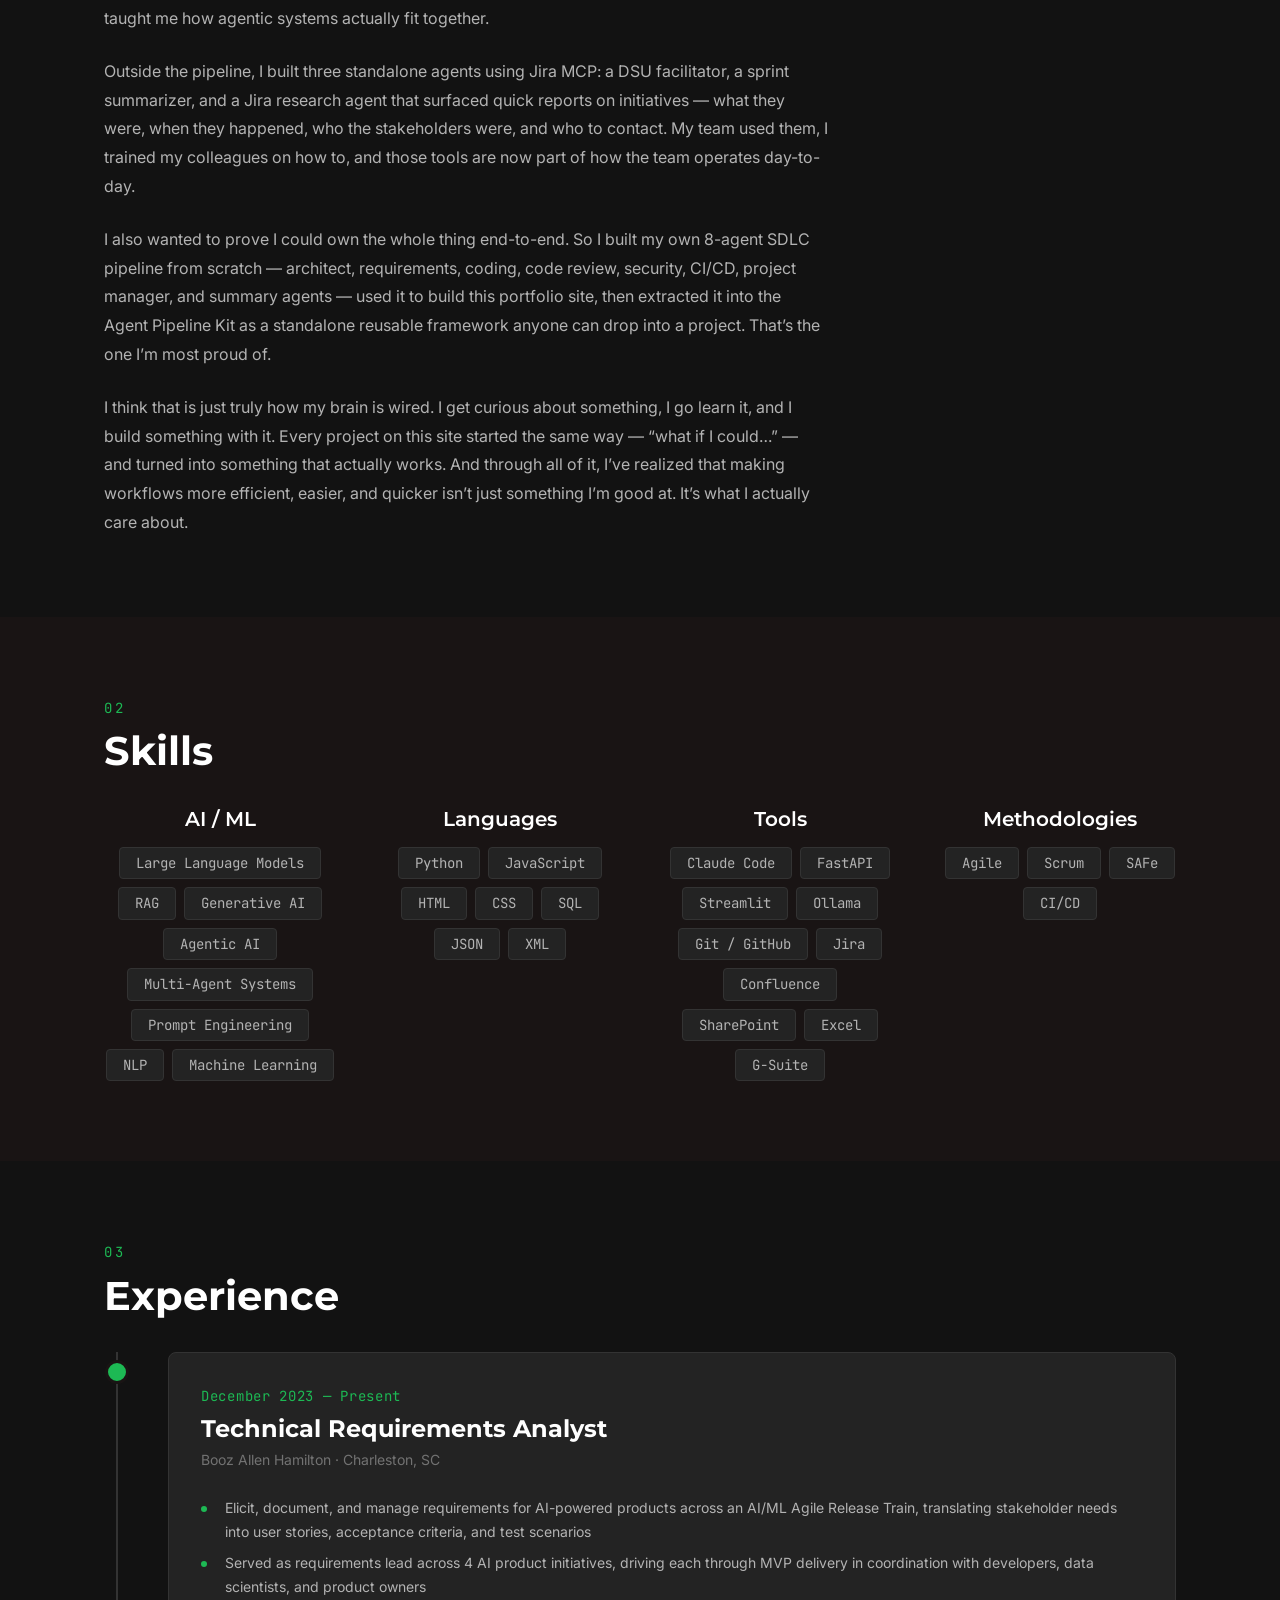
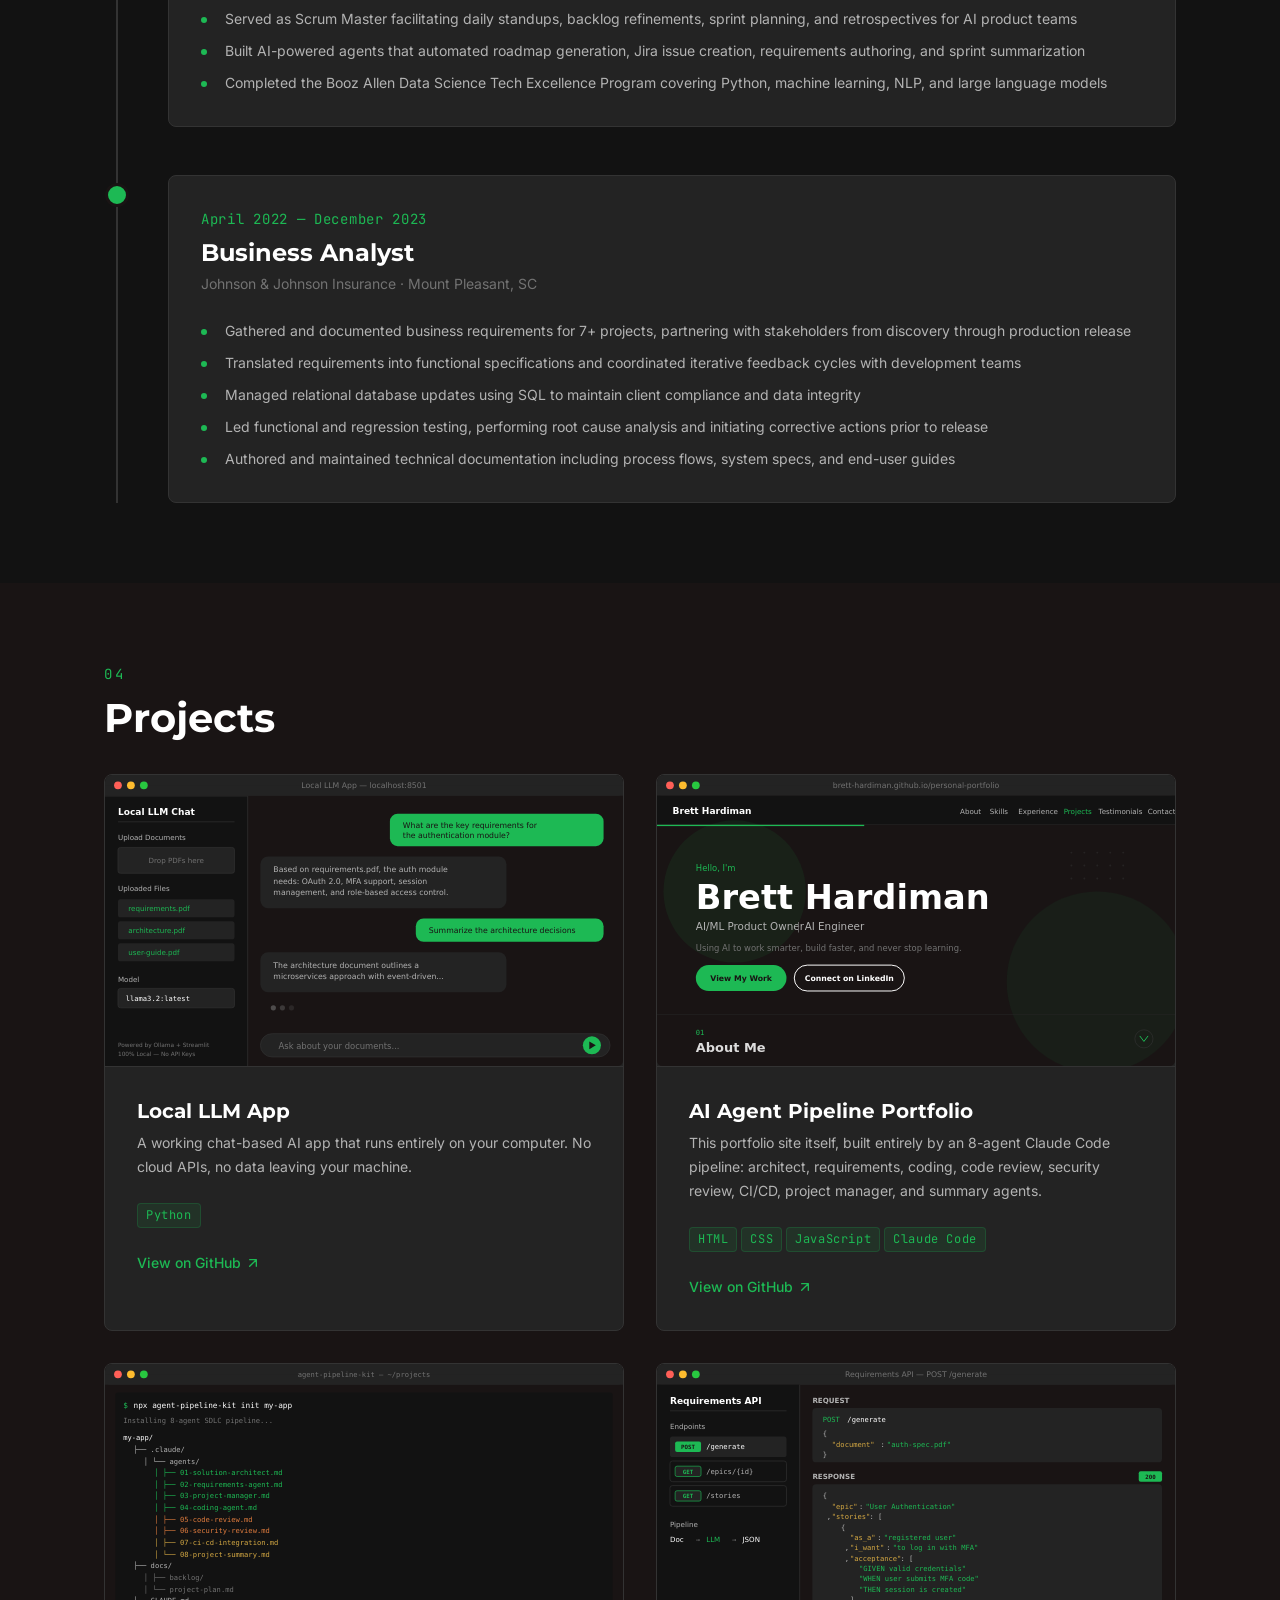
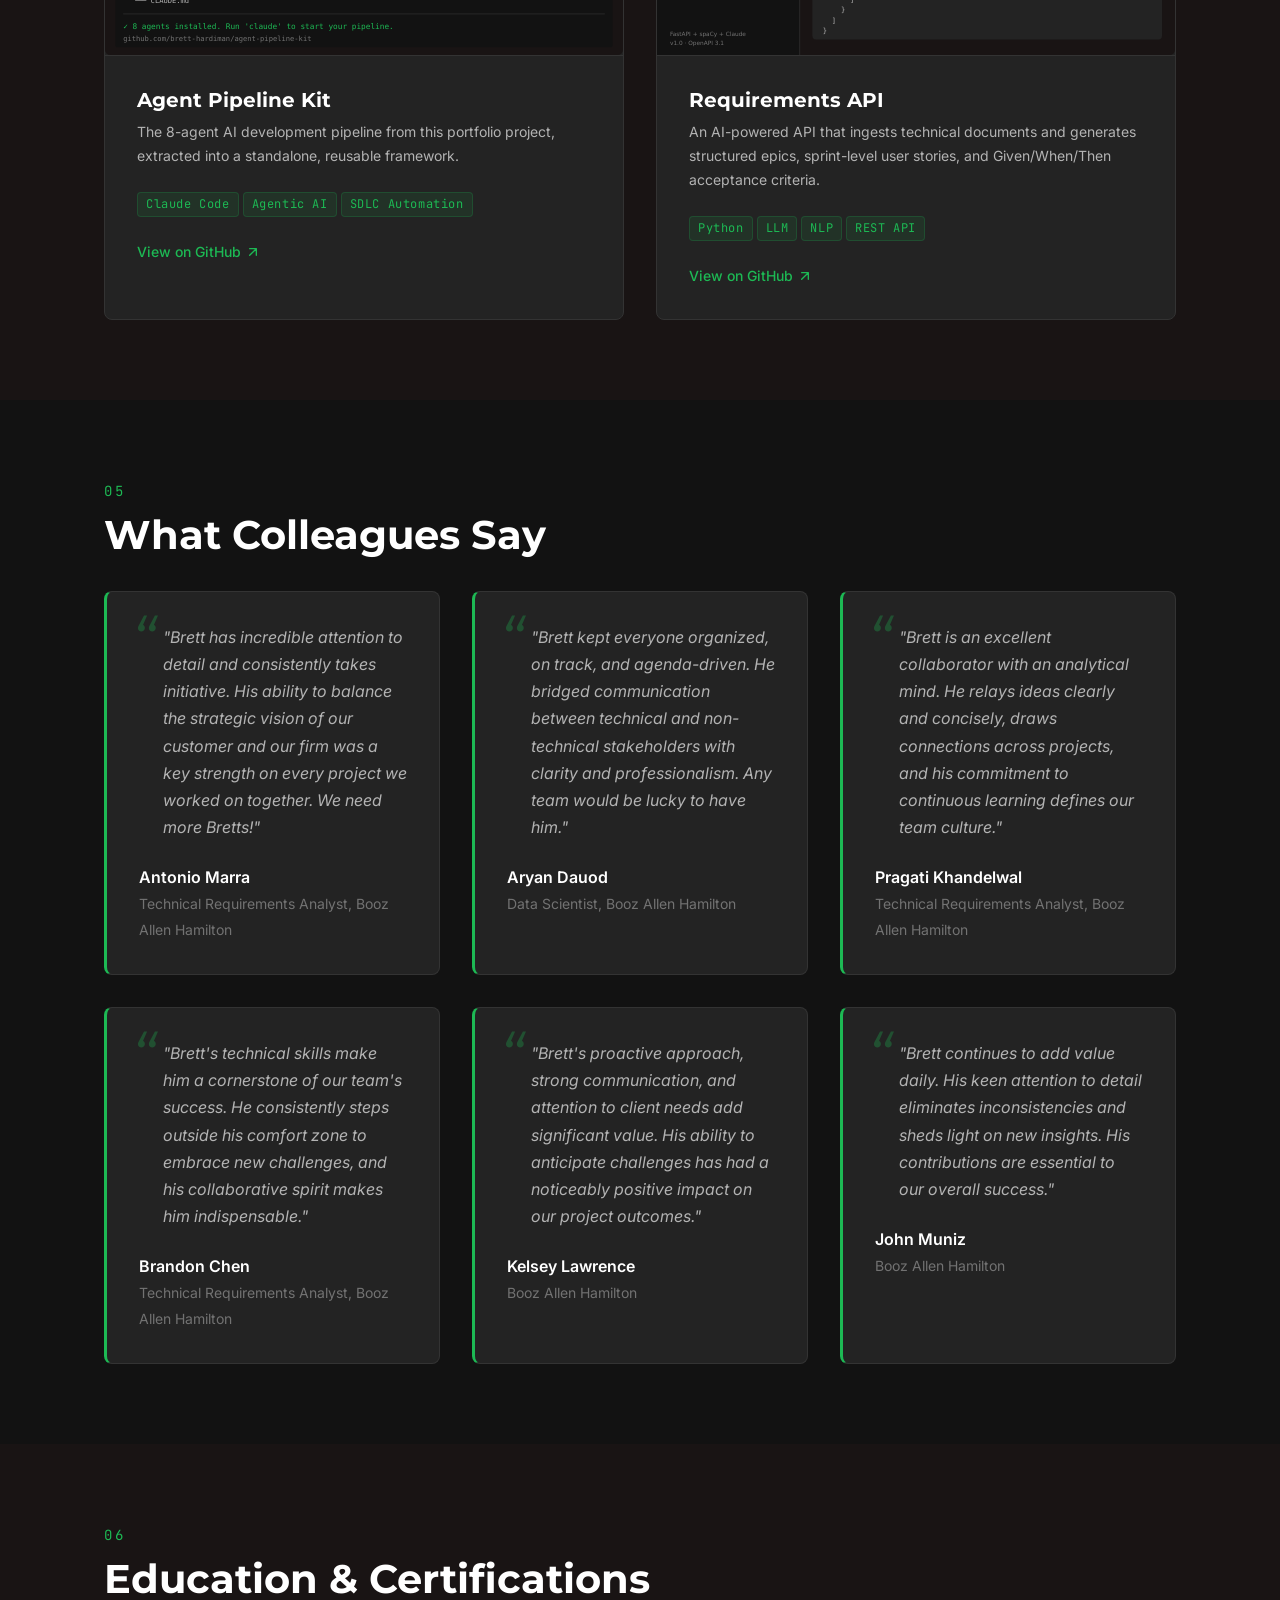
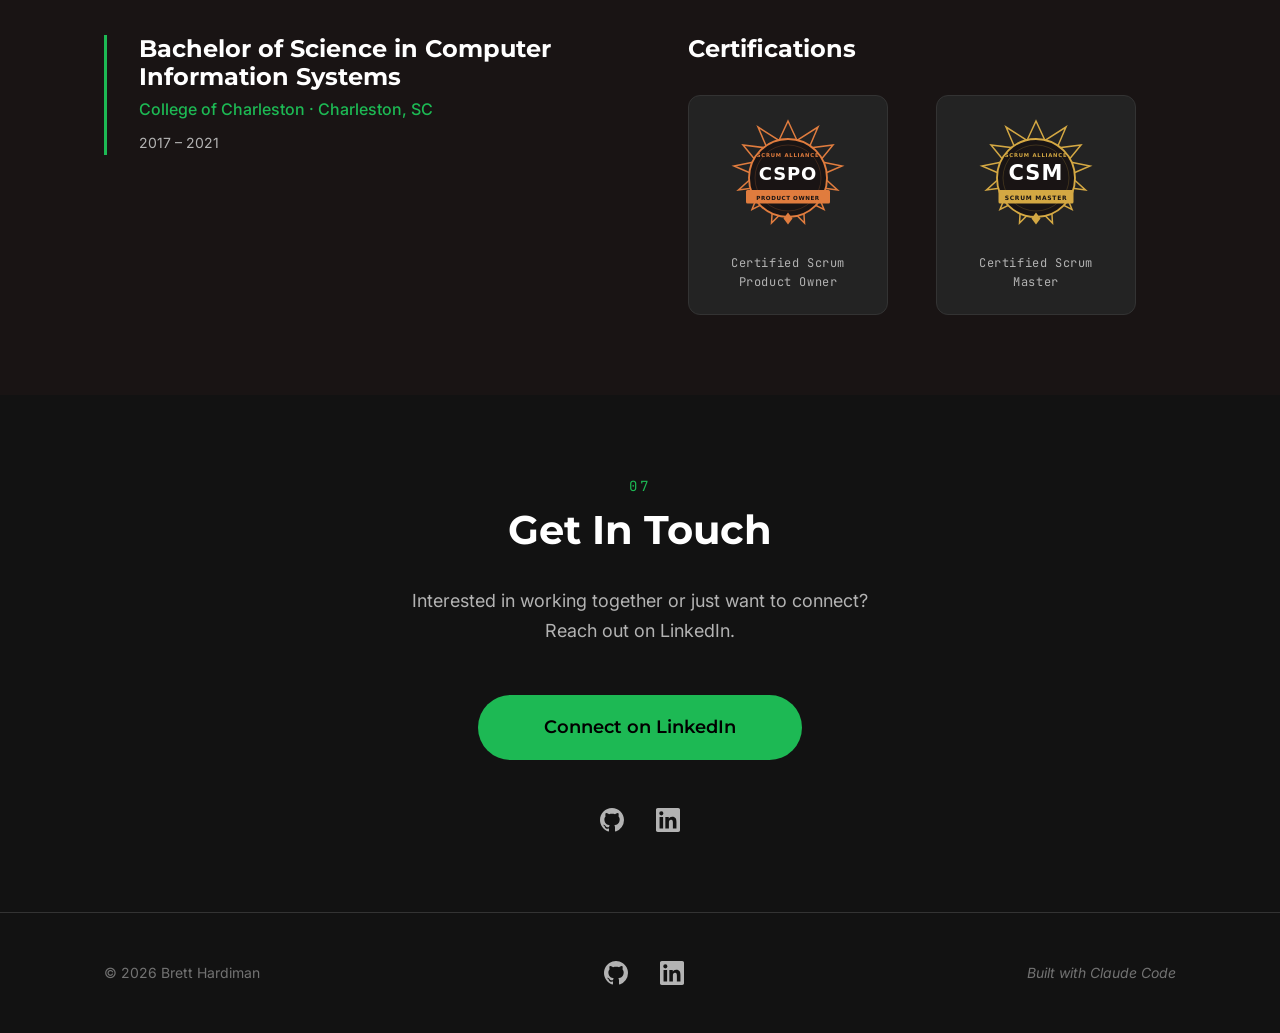
==== commit 47316efe: "feat(gallery): hide portfolio chrome inside frame, reveal on zoom complete Per the user's spec: whil" ====
--- a/portfolio.html
+++ b/portfolio.html
@@ -35,8 +35,91 @@
   <link rel="preconnect" href="https://fonts.gstatic.com" crossorigin>
   <link href="https://fonts.googleapis.com/css2?family=Inter:wght@300;400;500&family=Montserrat:wght@600;700;800&family=JetBrains+Mono:wght@400&display=swap" rel="stylesheet">
 
+  <!-- Detect embedded-in-gallery mode at parse time so we can hide the
+       hero text + nav bar before first paint (no FOUC). The gallery
+       shell posts 'gallery-reveal' / 'gallery-hide' messages to drive
+       the reveal once the zoom completes. -->
+  <script>
+    if (new URLSearchParams(location.search).has('embedded')) {
+      document.documentElement.classList.add('gallery-embedded');
+    }
+    window.addEventListener('message', function (e) {
+      if (e.data === 'gallery-reveal') {
+        document.documentElement.classList.add('gallery-revealed');
+      } else if (e.data === 'gallery-hide') {
+        document.documentElement.classList.remove('gallery-revealed');
+      }
+    });
+  </script>
+
   <!-- Styles -->
   <link rel="stylesheet" href="styles.css">
+
+  <!-- Gallery-embedded mode overrides. Inlined here (rather than in an
+       external .css) so they ride along with portfolio.html itself and
+       can't get stuck in browser cache while the shell is iterating. -->
+  <style>
+    /* Hide the nav and hero text/buttons inside the iframe until the
+       parent shell signals reveal. Mesh + decorative blobs stay
+       visible — they ARE the artwork in the frame. */
+    .gallery-embedded .site-header {
+      opacity: 0 !important;
+      pointer-events: none;
+      transition: opacity 1s ease;
+    }
+    .gallery-embedded.gallery-revealed .site-header {
+      opacity: 1 !important;
+      pointer-events: auto;
+    }
+
+    .gallery-embedded .hero-content {
+      opacity: 0 !important;
+      pointer-events: none;
+      transition: opacity 1s ease;
+    }
+    /* Hide greeting + name without !important on width — the keyframe
+       'to' value (13ch) must win during the typing animation. The base
+       hero.css already sets width:0 with the same specificity, and we
+       beat that by being defined later in the cascade. */
+    .gallery-embedded .hero-greeting,
+    .gallery-embedded .hero-name {
+      animation: none !important;
+      width: 0;
+      border-right-color: transparent !important;
+    }
+    /* No !important on opacity — the hero-fade-in keyframe needs to
+       drive it from 0 to 1 once .gallery-revealed adds the animation. */
+    .gallery-embedded .hero-title,
+    .gallery-embedded .hero-tagline,
+    .gallery-embedded .hero-cta {
+      animation: none !important;
+      opacity: 0;
+    }
+
+    .gallery-embedded.gallery-revealed .hero-content {
+      opacity: 1 !important;
+      pointer-events: auto;
+    }
+    .gallery-embedded.gallery-revealed .hero-greeting {
+      animation: typing-greeting 0.8s steps(10) 0.4s forwards,
+                 blink-caret 0.5s step-end 0.4s 5 !important;
+      border-right-color: var(--color-green) !important;
+    }
+    .gallery-embedded.gallery-revealed .hero-name {
+      animation: typing-name 1s steps(14) 1.4s forwards,
+                 blink-caret 0.5s step-end 1.4s 5 !important;
+      border-right-color: var(--color-green) !important;
+    }
+    .gallery-embedded.gallery-revealed .hero-title {
+      animation: hero-fade-in 0.6s ease 2.7s forwards !important;
+    }
+    .gallery-embedded.gallery-revealed .hero-tagline {
+      animation: hero-fade-in 0.6s ease 3.0s forwards !important;
+    }
+    .gallery-embedded.gallery-revealed .hero-cta {
+      animation: hero-fade-in 0.6s ease 3.3s forwards !important;
+    }
+  </style>
 
   <!-- Graceful degradation when JS is disabled — Task 3-6 -->
   <noscript>
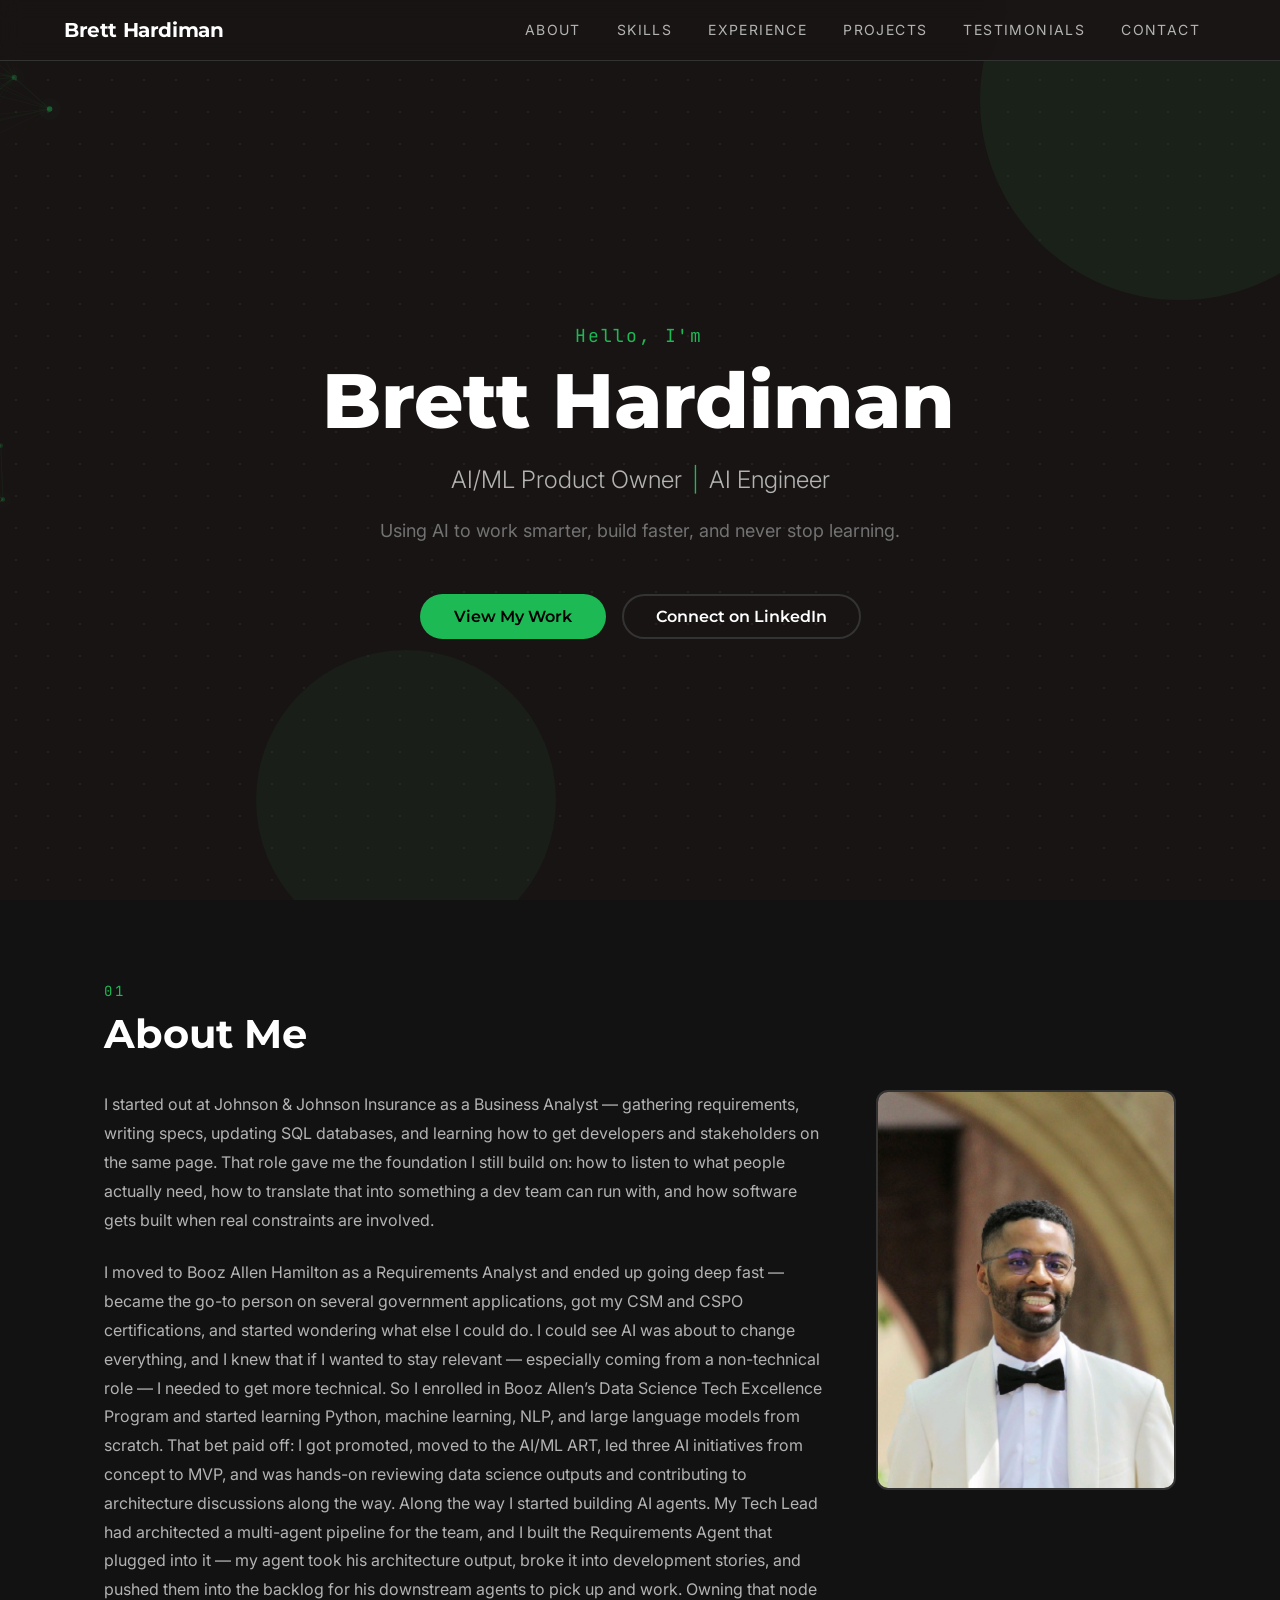
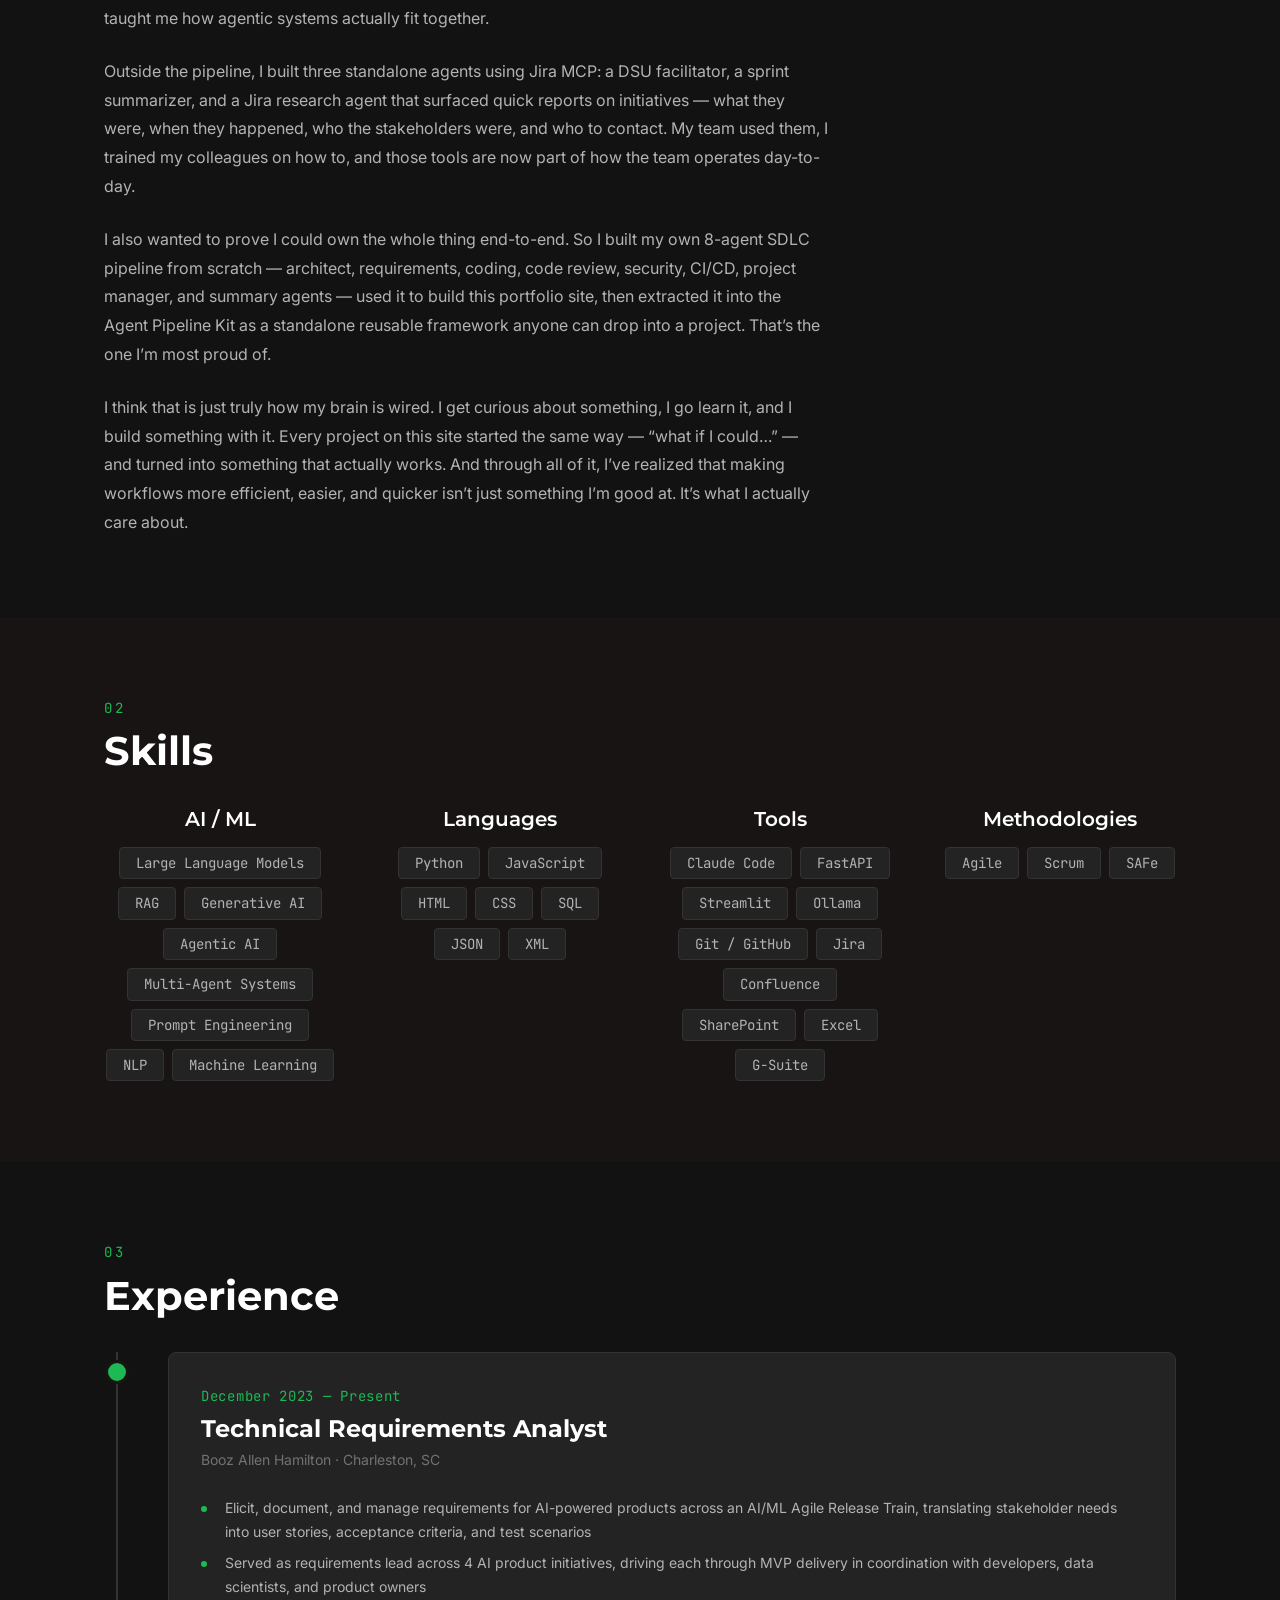
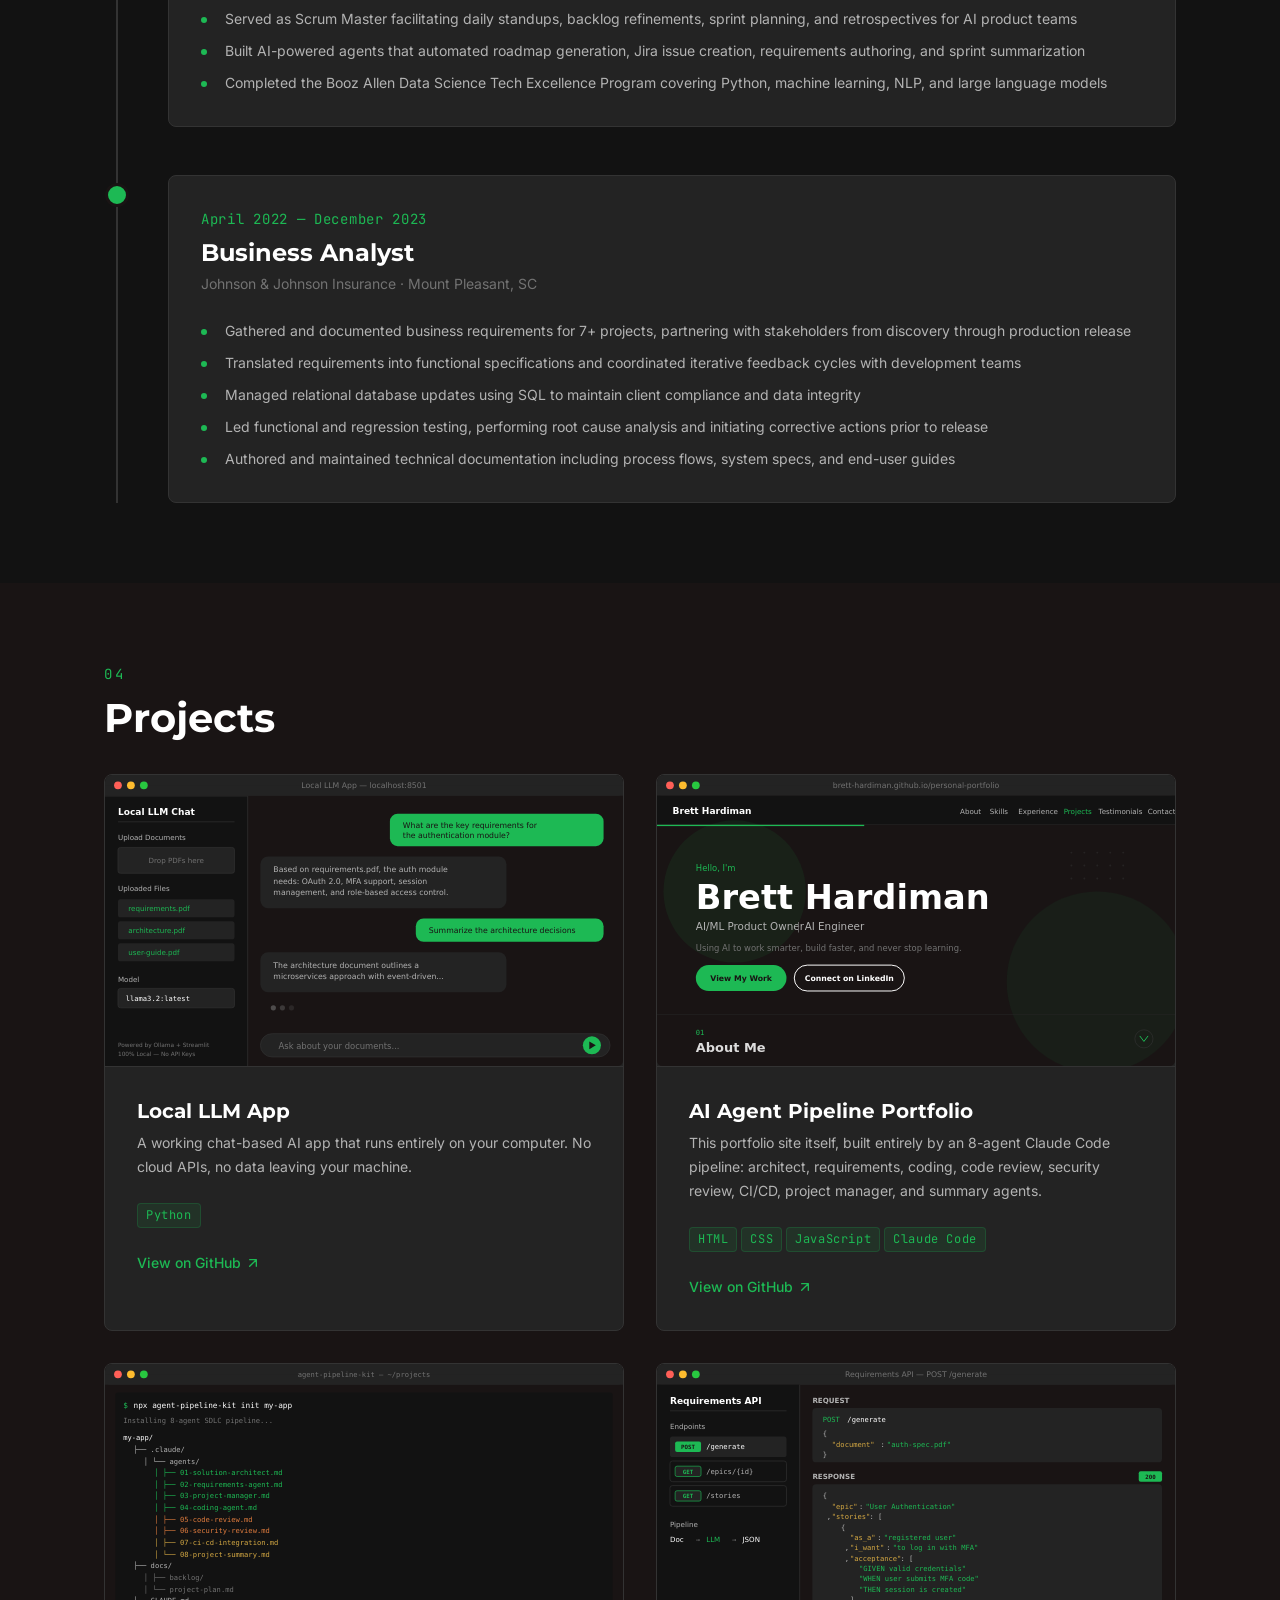
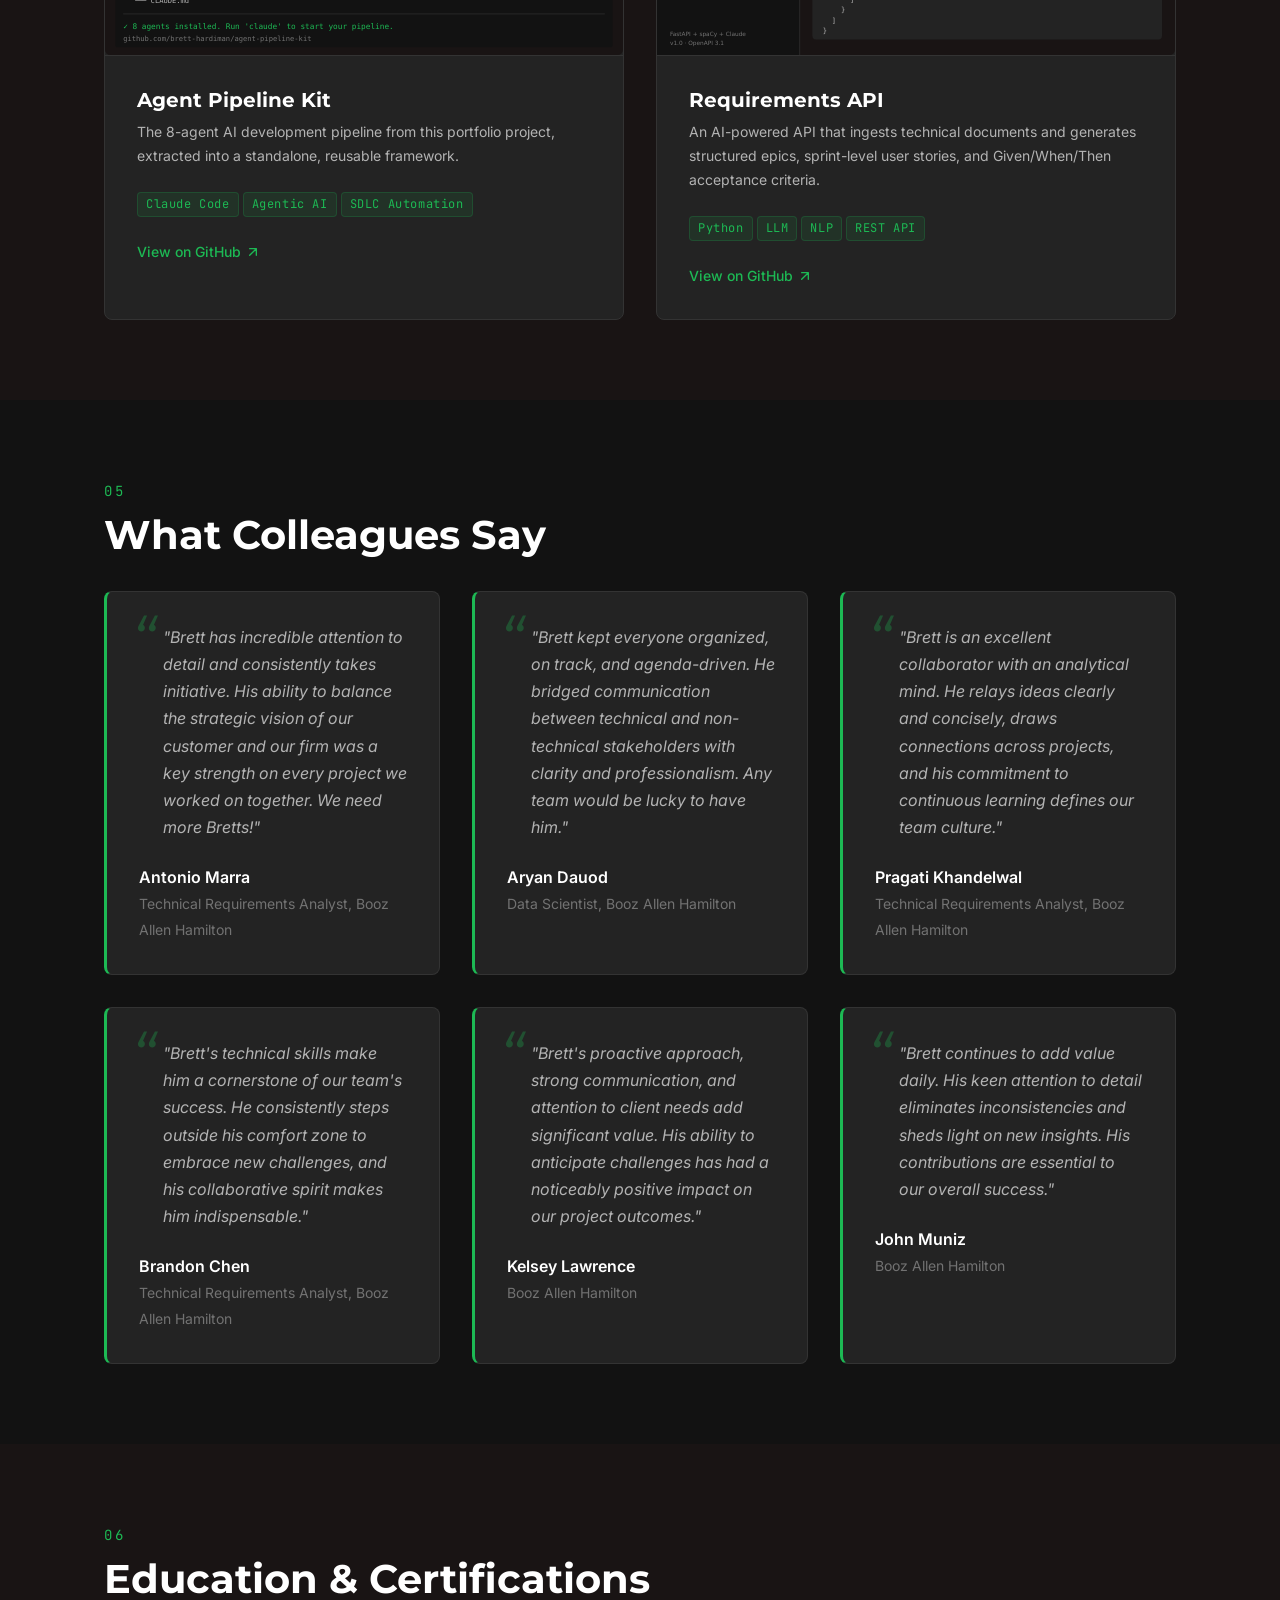
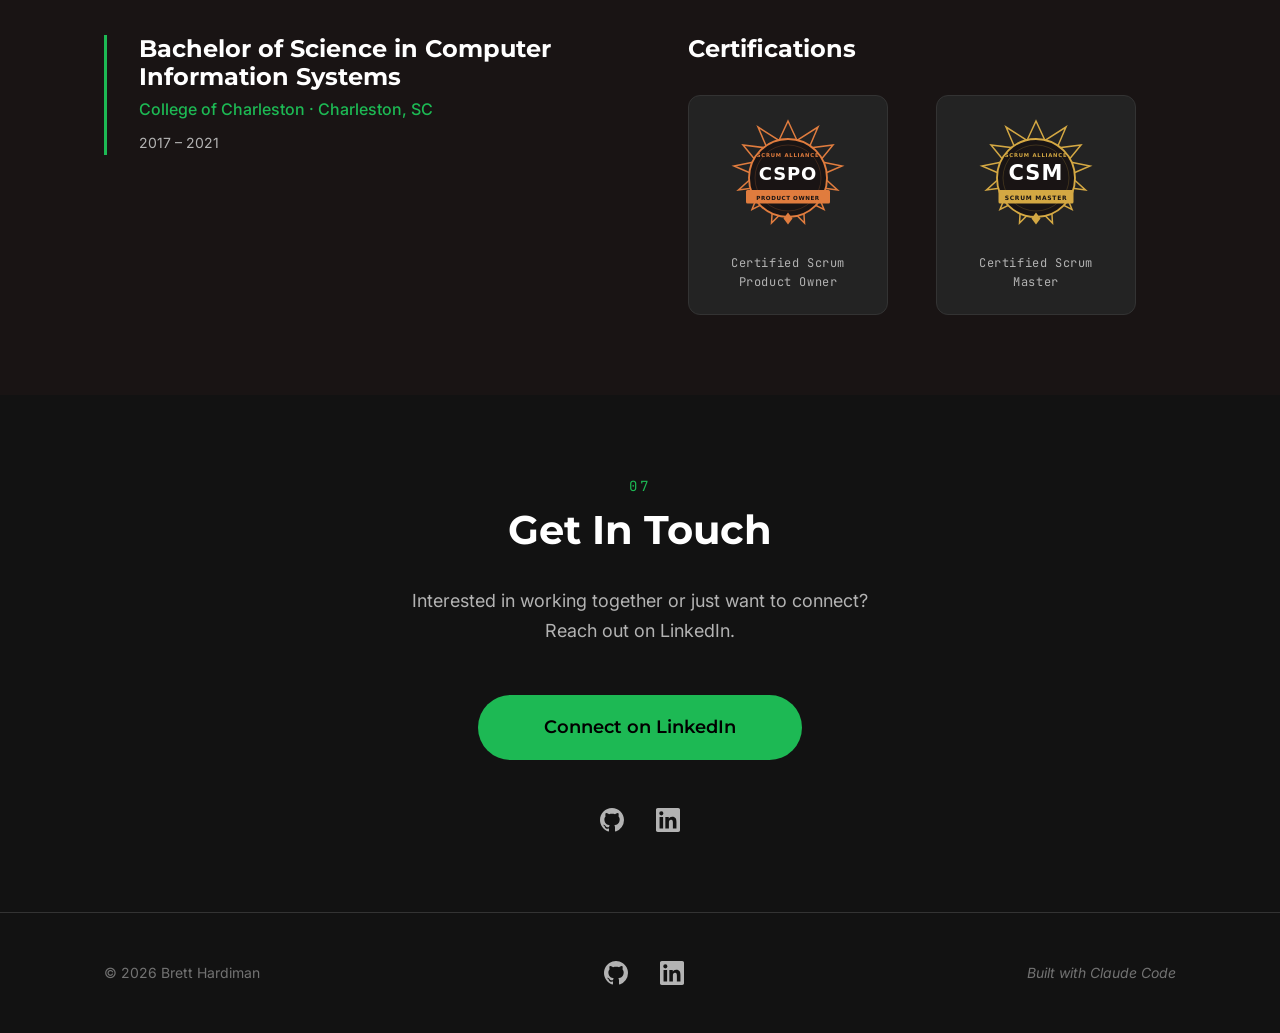
==== commit a0c7ecae: "fix(gallery): reveal handshake, scroll lock, animate mesh in gallery view Three issues the user repo" ====
--- a/portfolio.html
+++ b/portfolio.html
@@ -50,6 +50,16 @@
         document.documentElement.classList.remove('gallery-revealed');
       }
     });
+    // Handshake: tell the parent we're ready so it can re-send the
+    // current reveal state (the parent's scroll-triggered postMessage
+    // may have fired before this listener was attached).
+    window.addEventListener('load', function () {
+      try {
+        if (window.parent && window.parent !== window) {
+          window.parent.postMessage('iframe-ready', '*');
+        }
+      } catch (e) { /* cross-origin or detached — ignore */ }
+    });
   </script>
 
   <!-- Styles -->
@@ -59,6 +69,22 @@
        external .css) so they ride along with portfolio.html itself and
        can't get stuck in browser cache while the shell is iterating. -->
   <style>
+    /* While embedded-but-not-revealed, lock the iframe's own scroll so
+       the wheel/touch only drives the outer gallery zoom. Need overflow
+       on BOTH html and body — body alone doesn't pin programmatic or
+       touch-driven scroll on the document. Once revealed (zoom
+       complete), scroll is enabled so the user can navigate. */
+    html.gallery-embedded,
+    .gallery-embedded body {
+      overflow: hidden;
+      height: 100%;
+    }
+    html.gallery-embedded.gallery-revealed,
+    .gallery-embedded.gallery-revealed body {
+      overflow: visible;
+      height: auto;
+    }
+
     /* Hide the nav and hero text/buttons inside the iframe until the
        parent shell signals reveal. Mesh + decorative blobs stay
        visible — they ARE the artwork in the frame. */
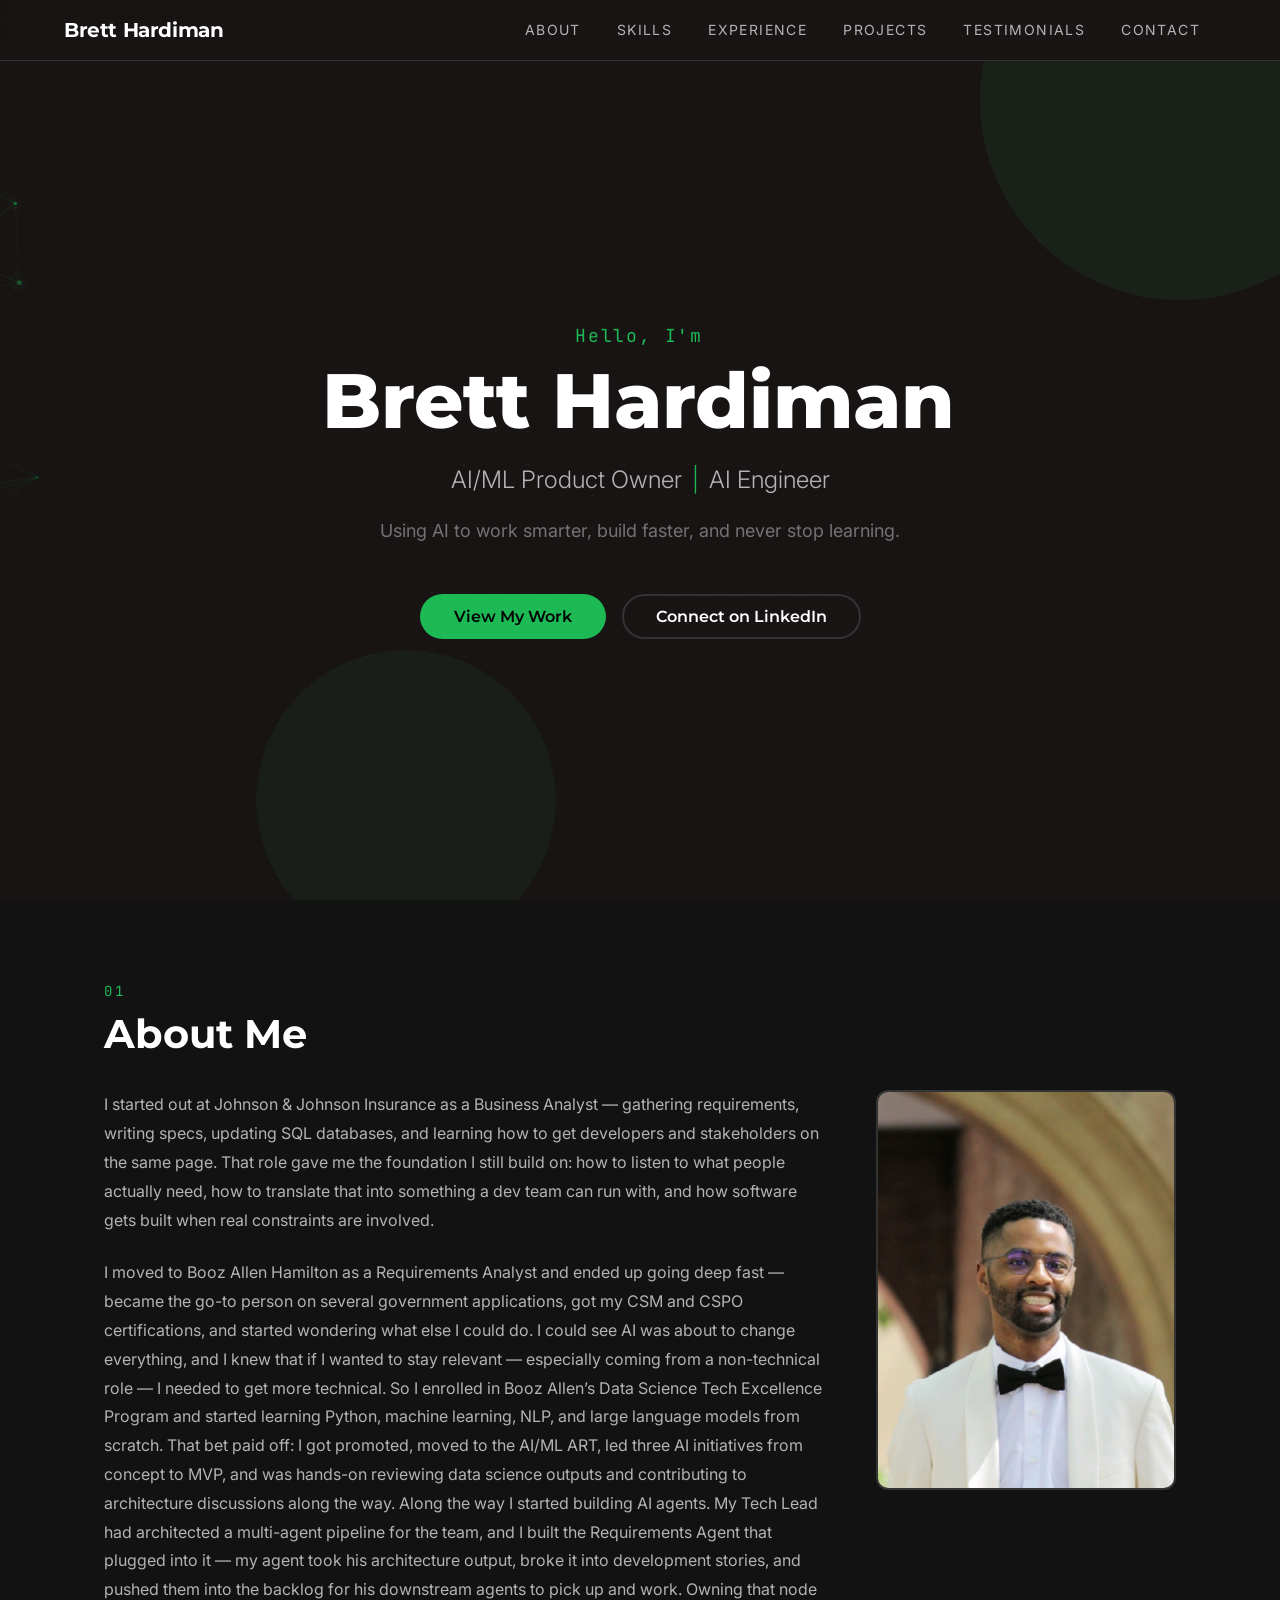
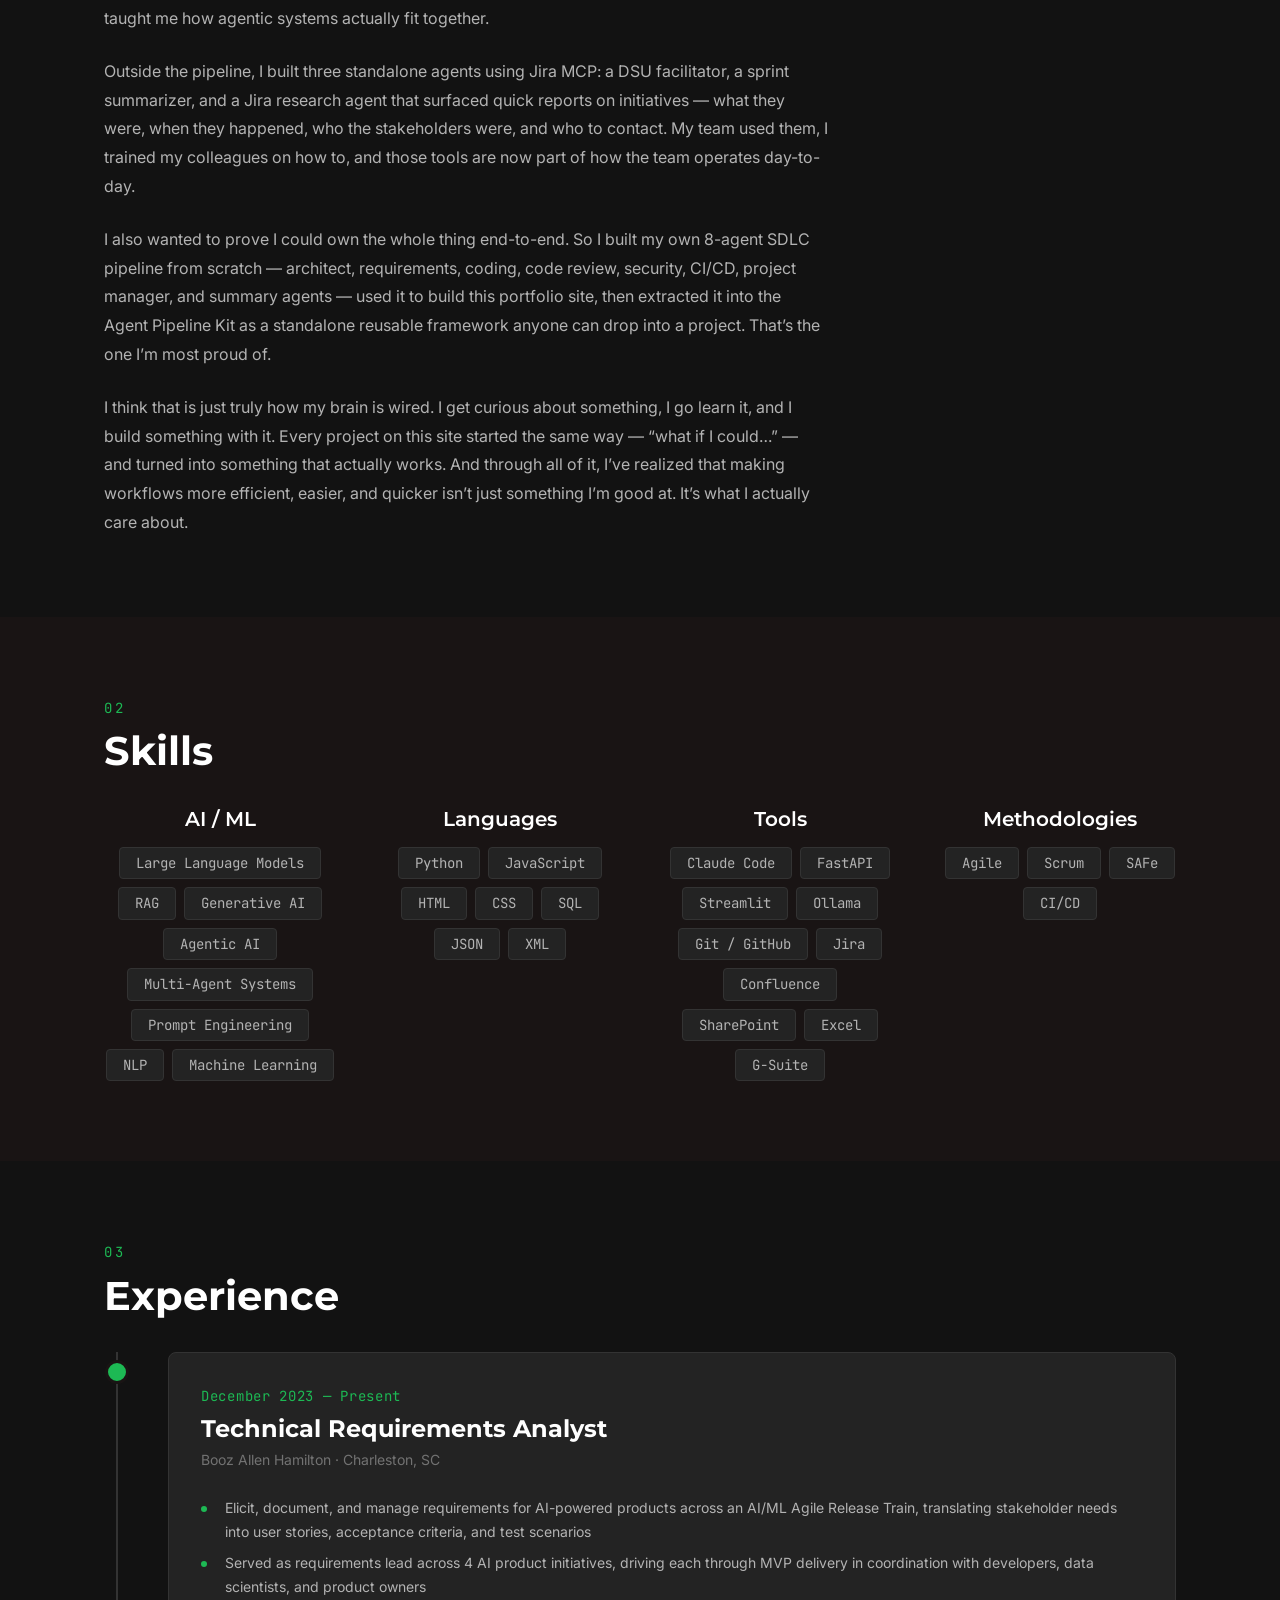
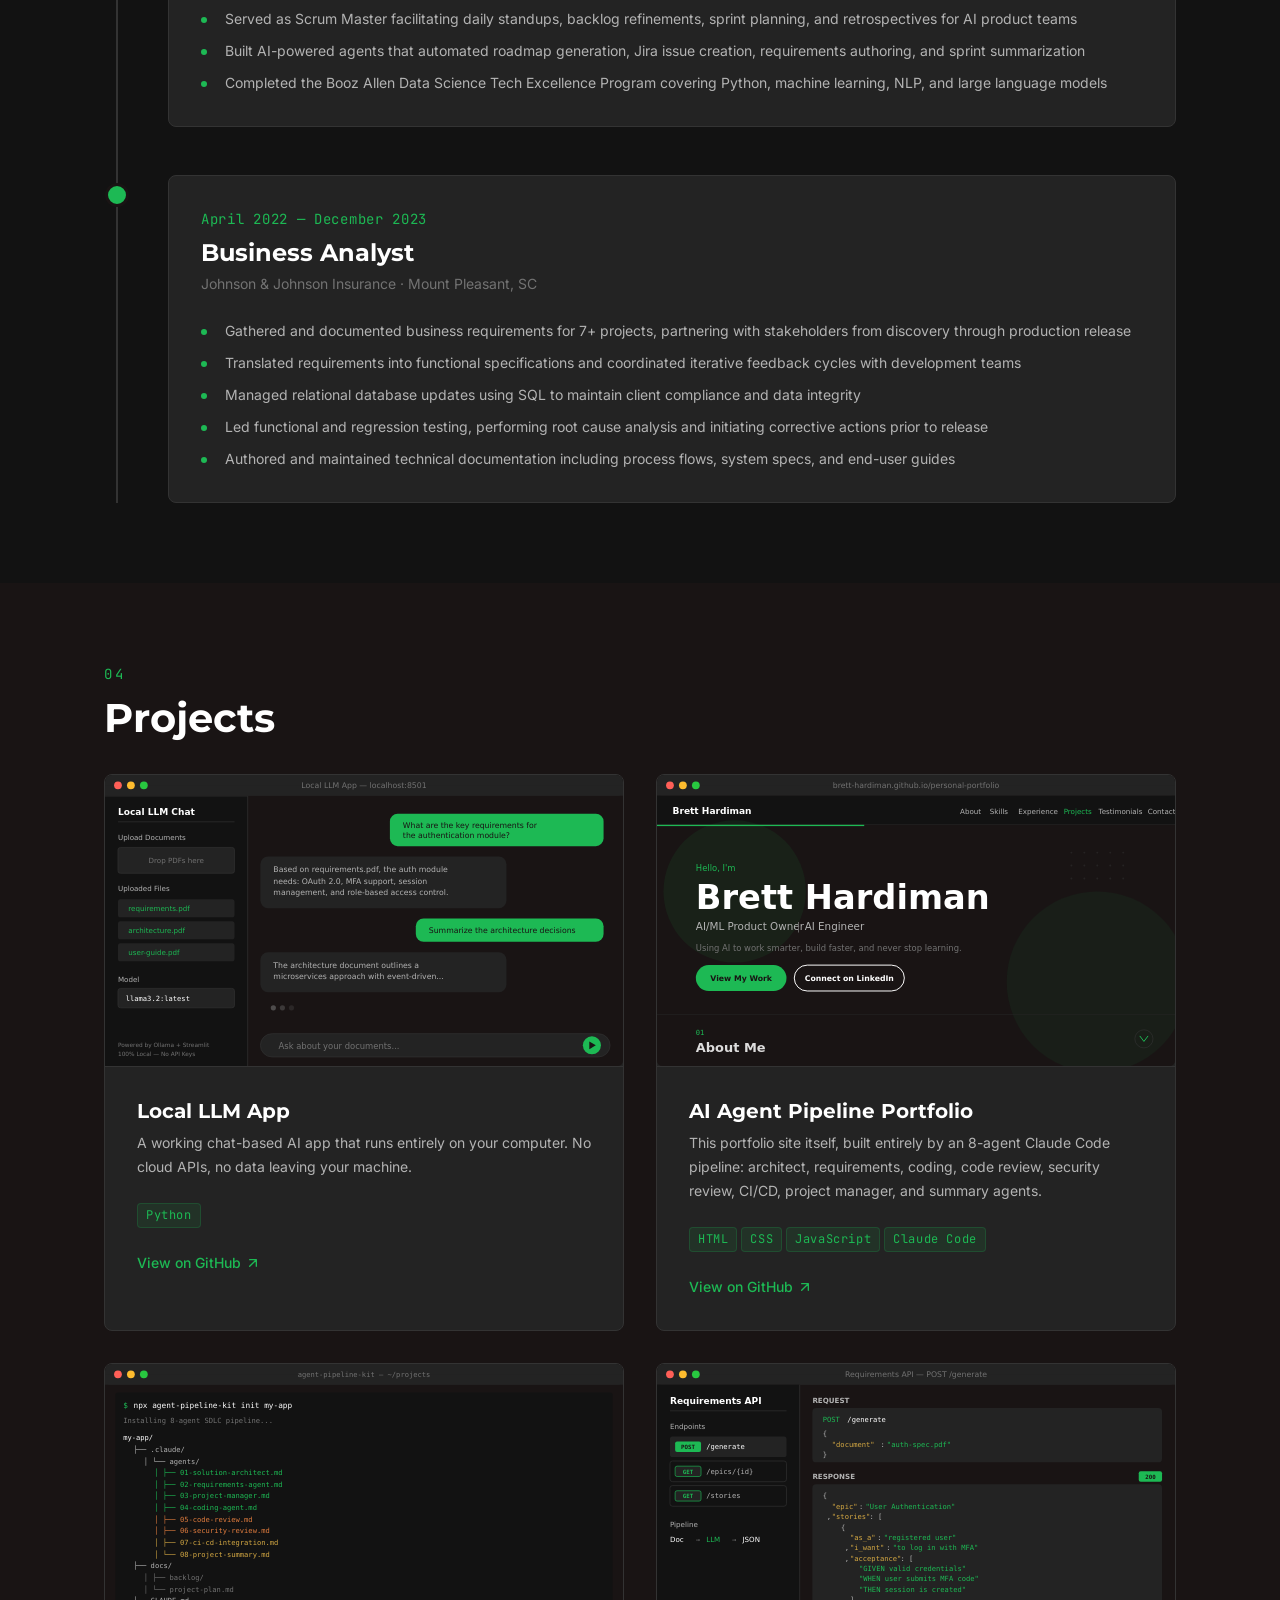
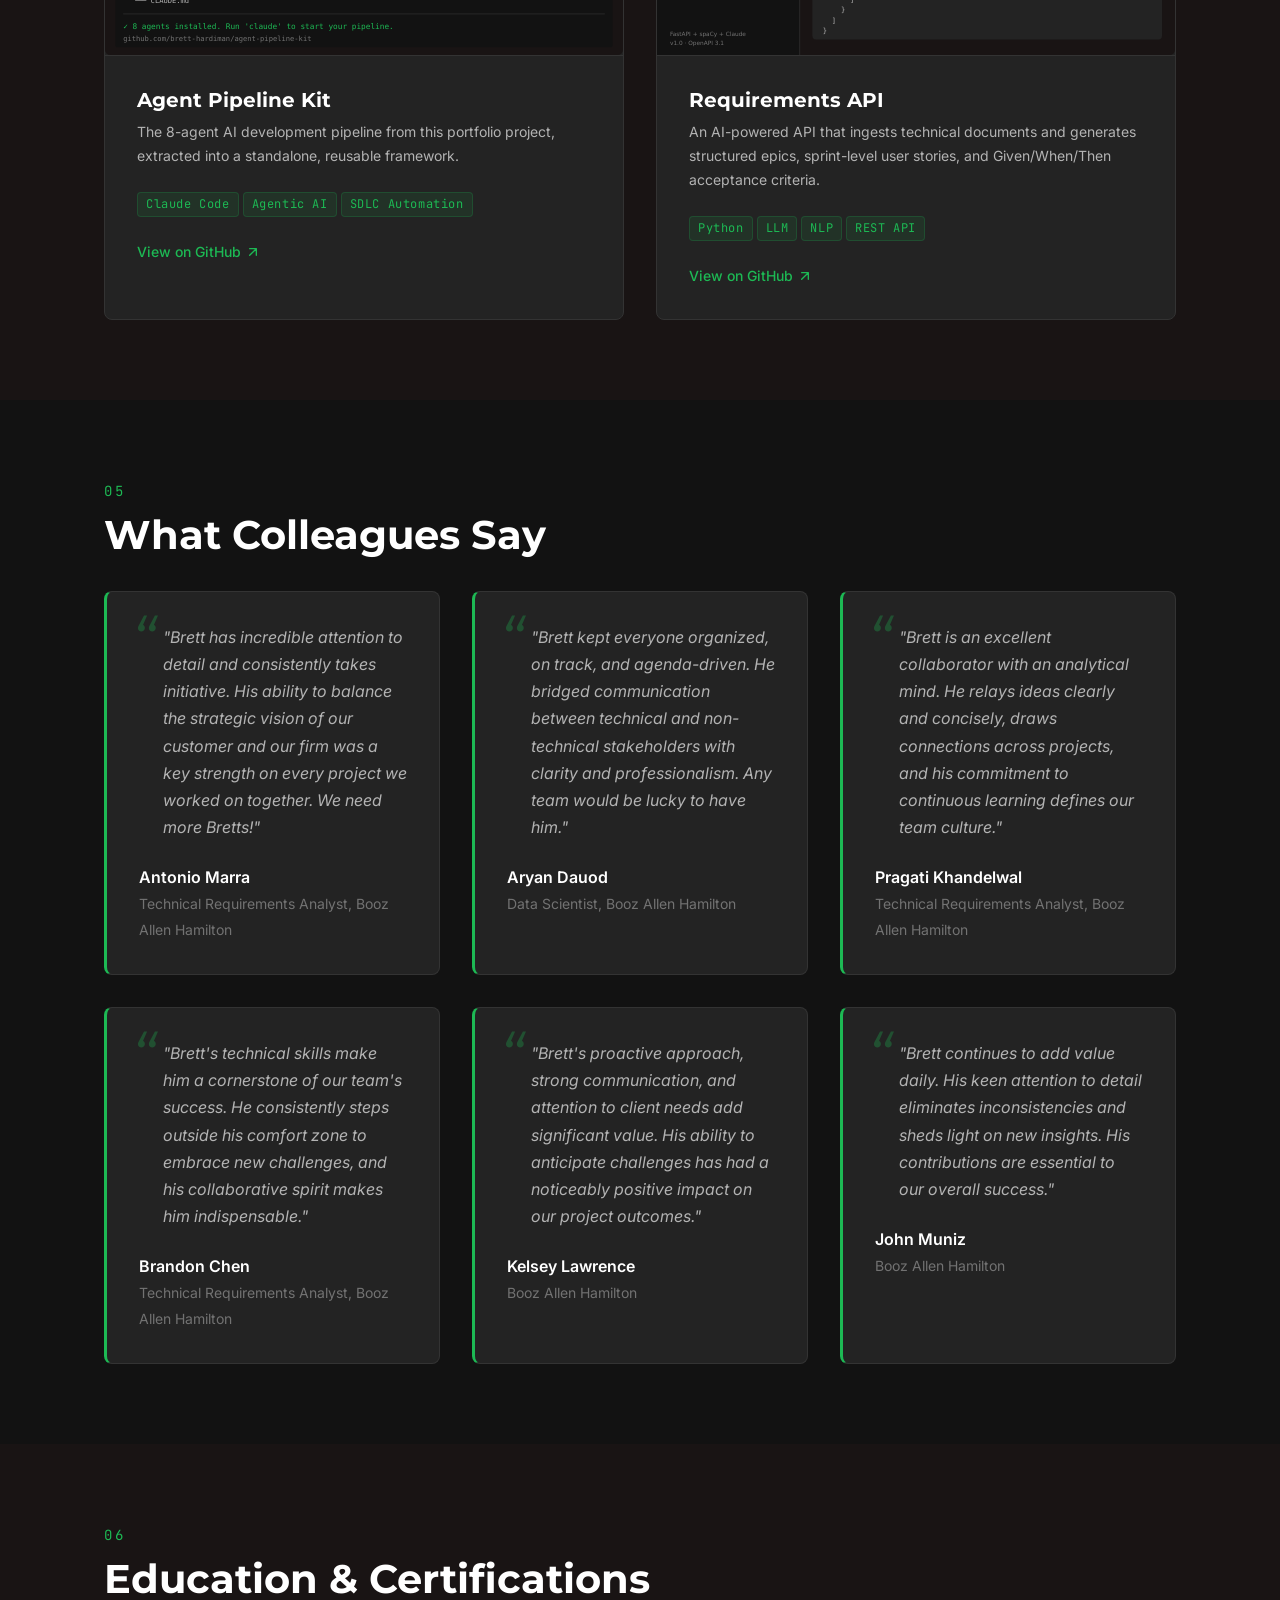
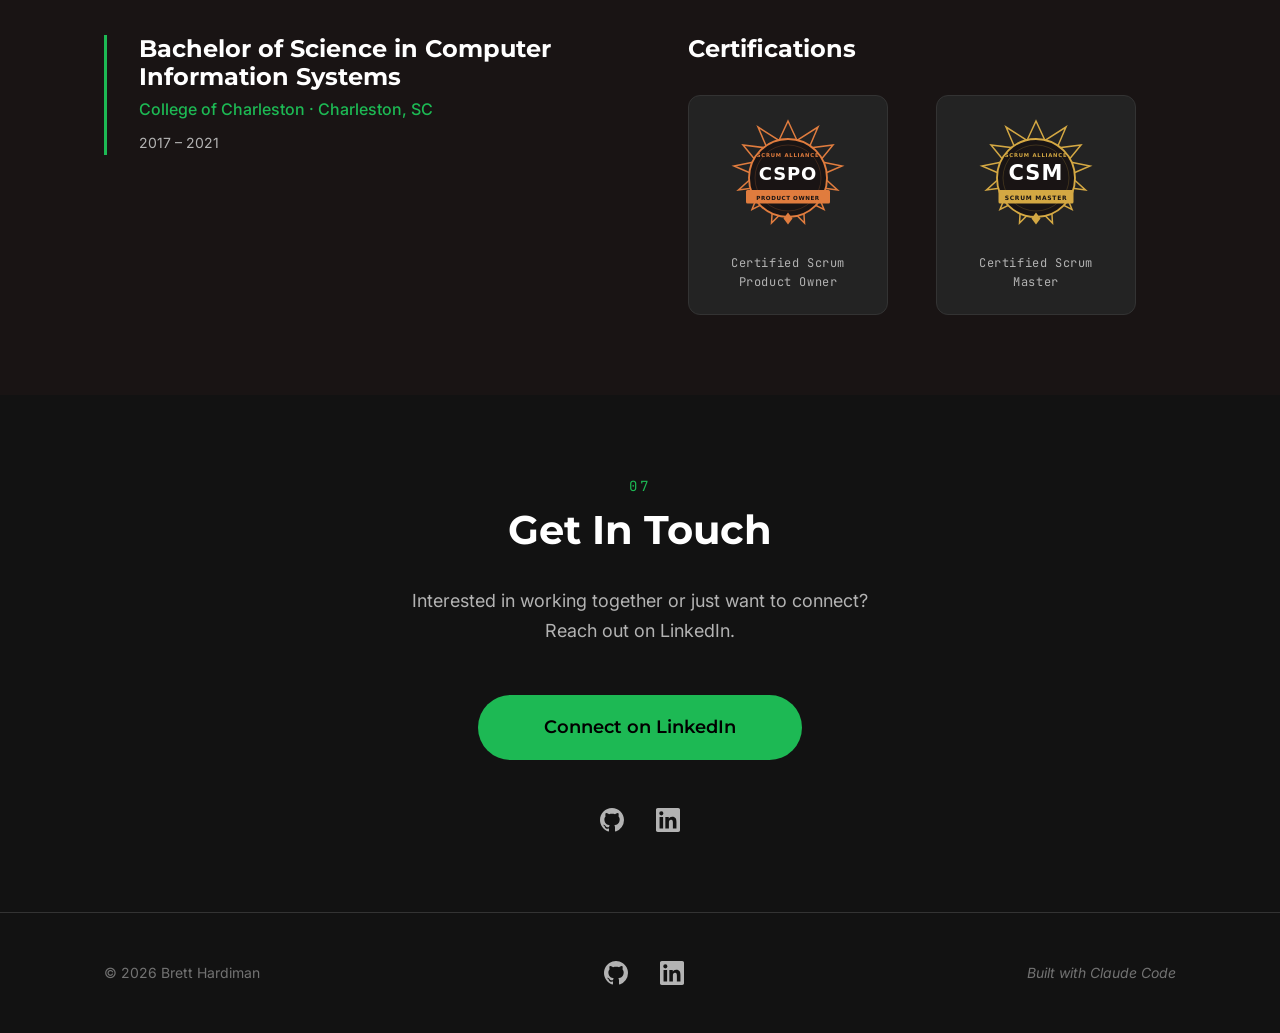
==== commit 294da870: "fix(gallery): drop typing carets after text finishes typing After "I'm" and "Hardiman" finished typi" ====
--- a/portfolio.html
+++ b/portfolio.html
@@ -103,15 +103,15 @@
       pointer-events: none;
       transition: opacity 1s ease;
     }
-    /* Hide greeting + name without !important on width — the keyframe
-       'to' value (13ch) must win during the typing animation. The base
-       hero.css already sets width:0 with the same specificity, and we
-       beat that by being defined later in the cascade. */
+    /* Hide greeting + name without !important on width OR the caret
+       color — the typing keyframe's 'to' state sets width:13ch AND
+       border-right-color:transparent, so both need to win as the
+       animation ends. */
     .gallery-embedded .hero-greeting,
     .gallery-embedded .hero-name {
       animation: none !important;
       width: 0;
-      border-right-color: transparent !important;
+      border-right-color: transparent;
     }
     /* No !important on opacity — the hero-fade-in keyframe needs to
        drive it from 0 to 1 once .gallery-revealed adds the animation. */
@@ -126,15 +126,18 @@
       opacity: 1 !important;
       pointer-events: auto;
     }
+    /* No !important on border-right-color — the typing keyframe's
+       'to' value sets it to transparent so the caret disappears the
+       moment typing finishes. */
     .gallery-embedded.gallery-revealed .hero-greeting {
       animation: typing-greeting 0.8s steps(10) 0.4s forwards,
                  blink-caret 0.5s step-end 0.4s 5 !important;
-      border-right-color: var(--color-green) !important;
+      border-right-color: var(--color-green);
     }
     .gallery-embedded.gallery-revealed .hero-name {
       animation: typing-name 1s steps(14) 1.4s forwards,
                  blink-caret 0.5s step-end 1.4s 5 !important;
-      border-right-color: var(--color-green) !important;
+      border-right-color: var(--color-green);
     }
     .gallery-embedded.gallery-revealed .hero-title {
       animation: hero-fade-in 0.6s ease 2.7s forwards !important;
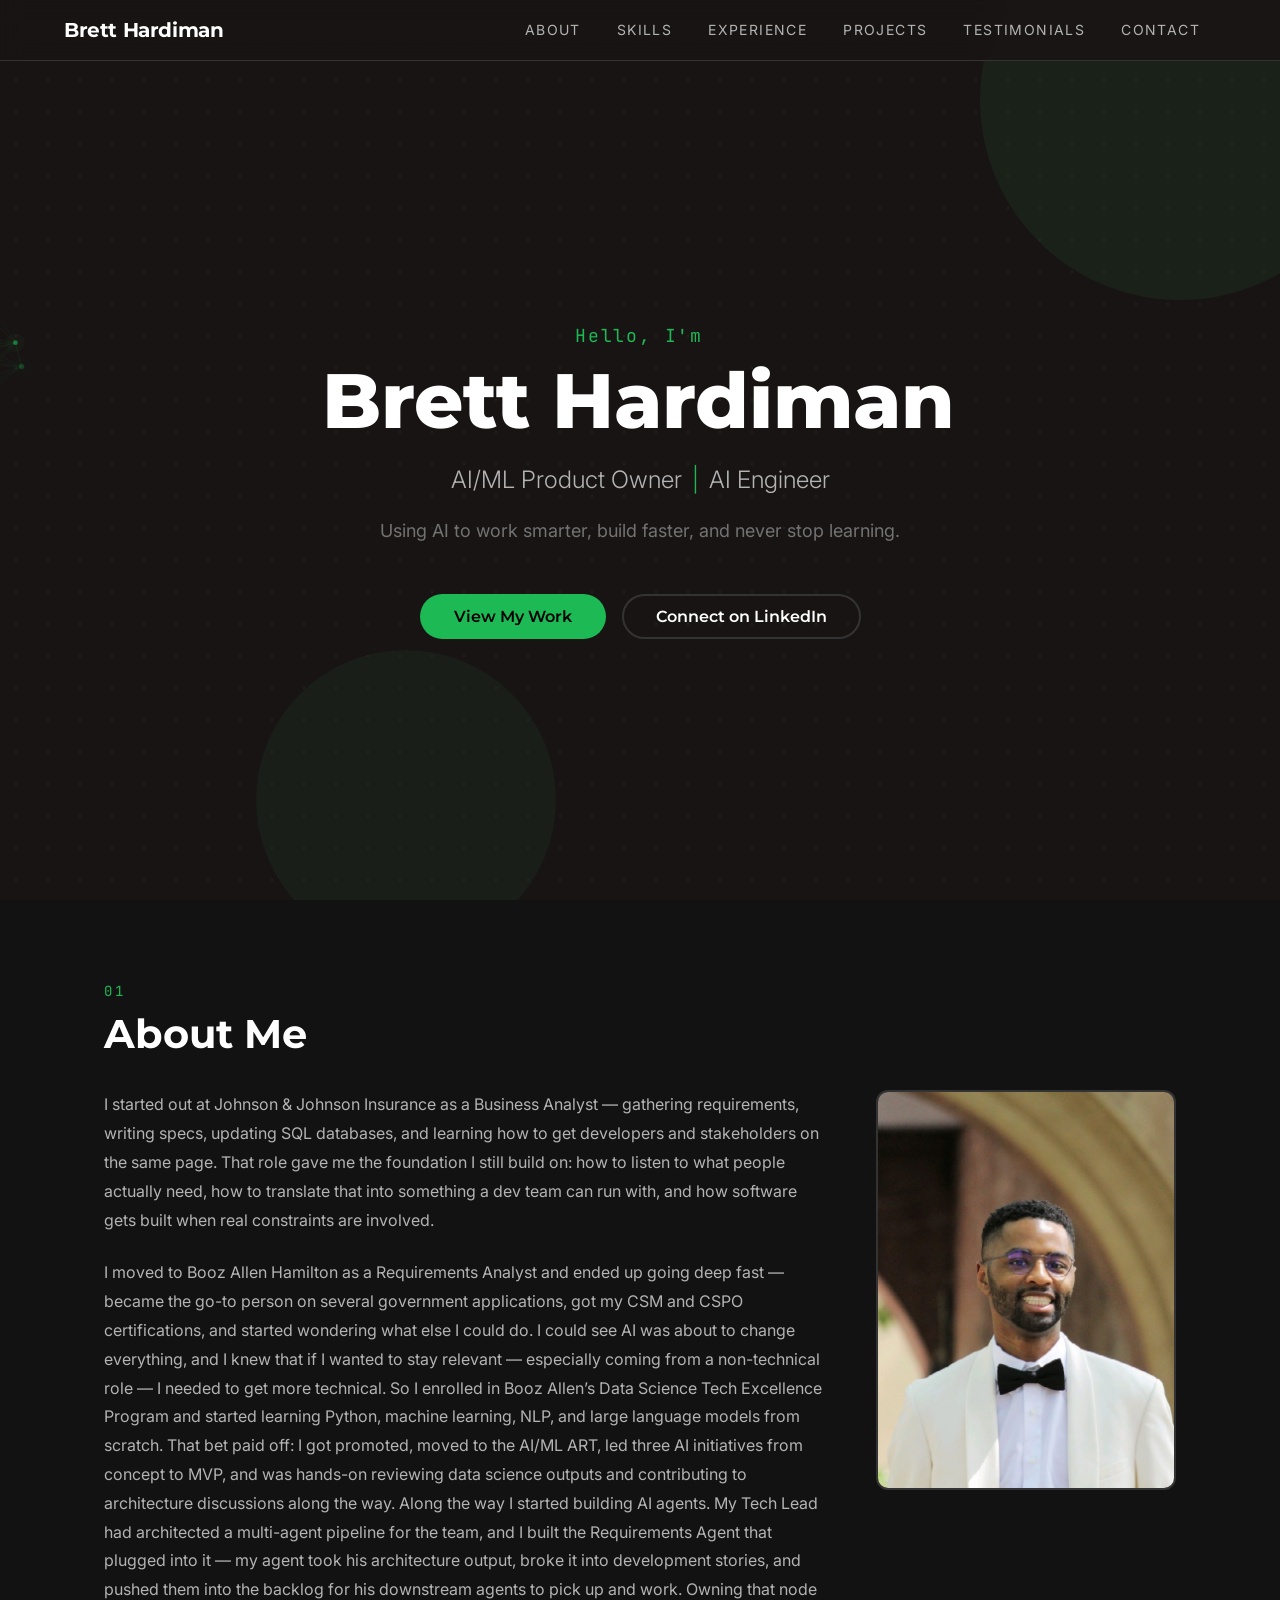
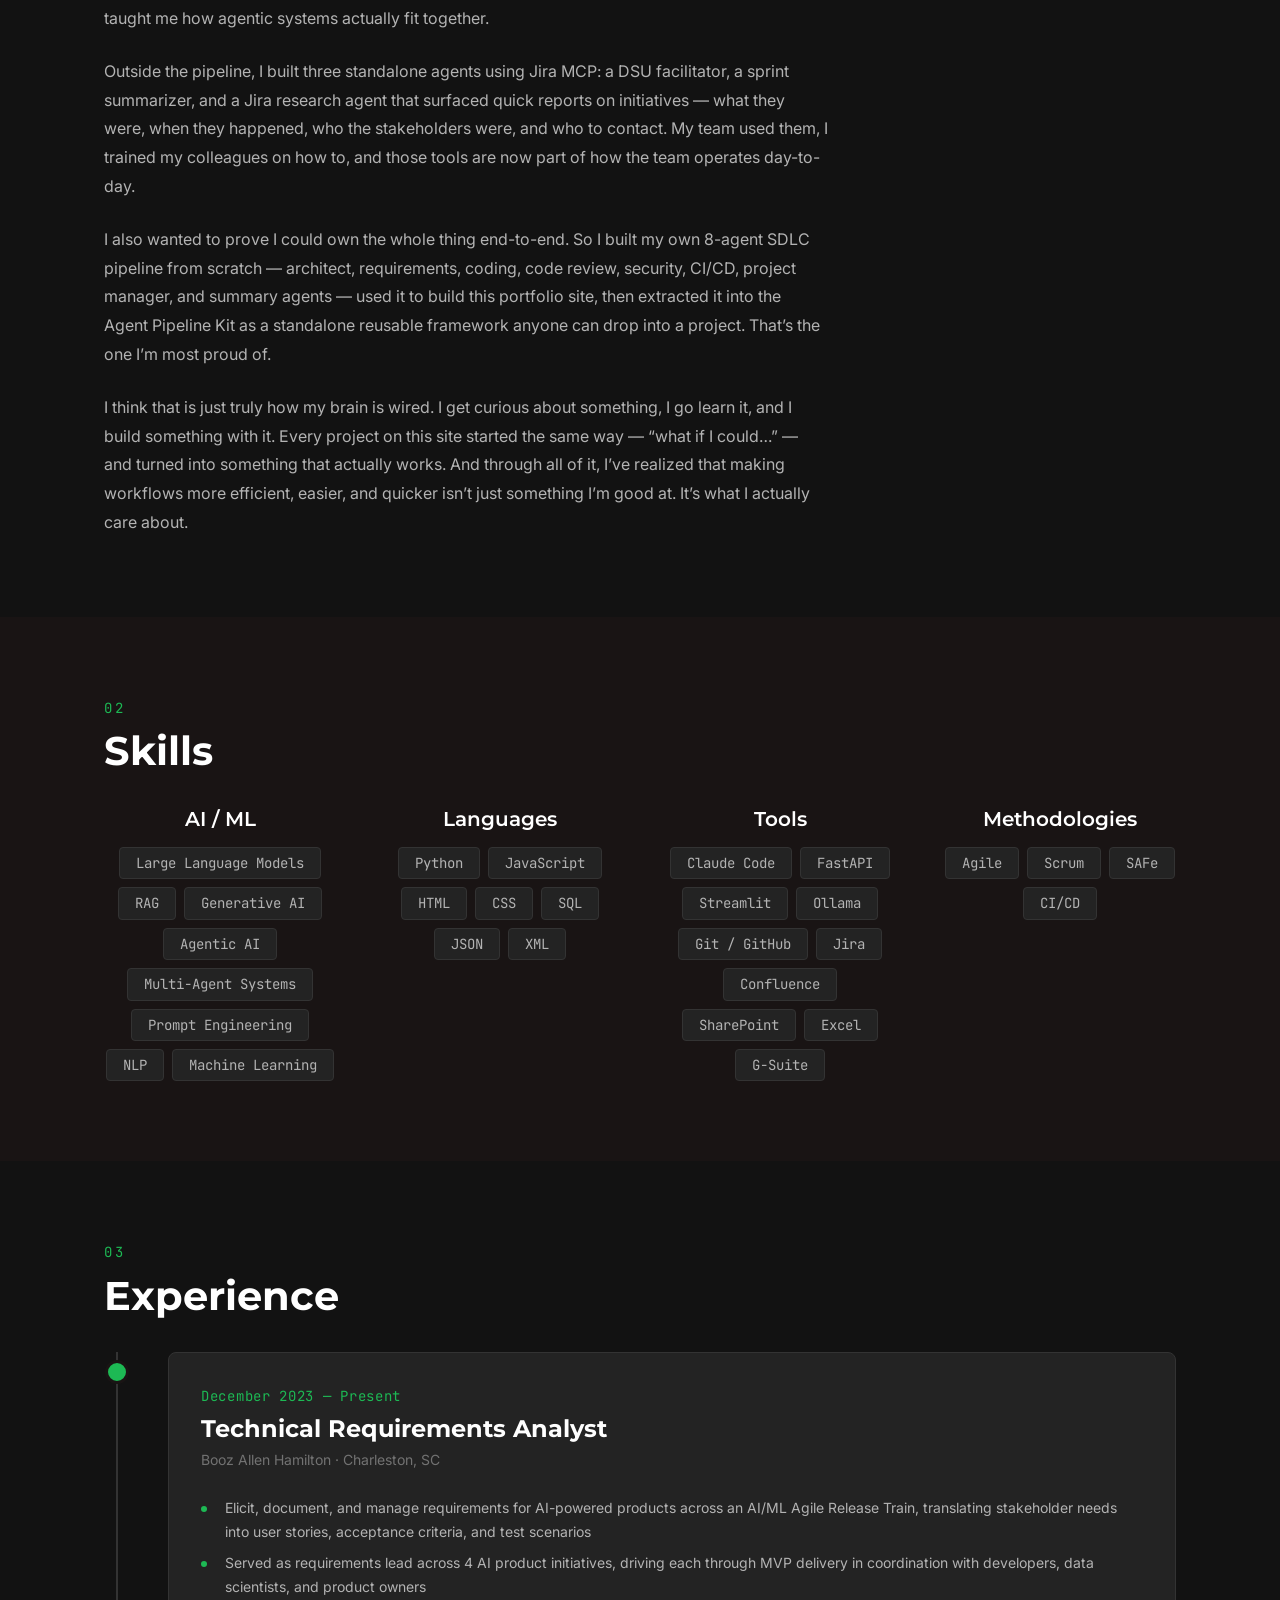
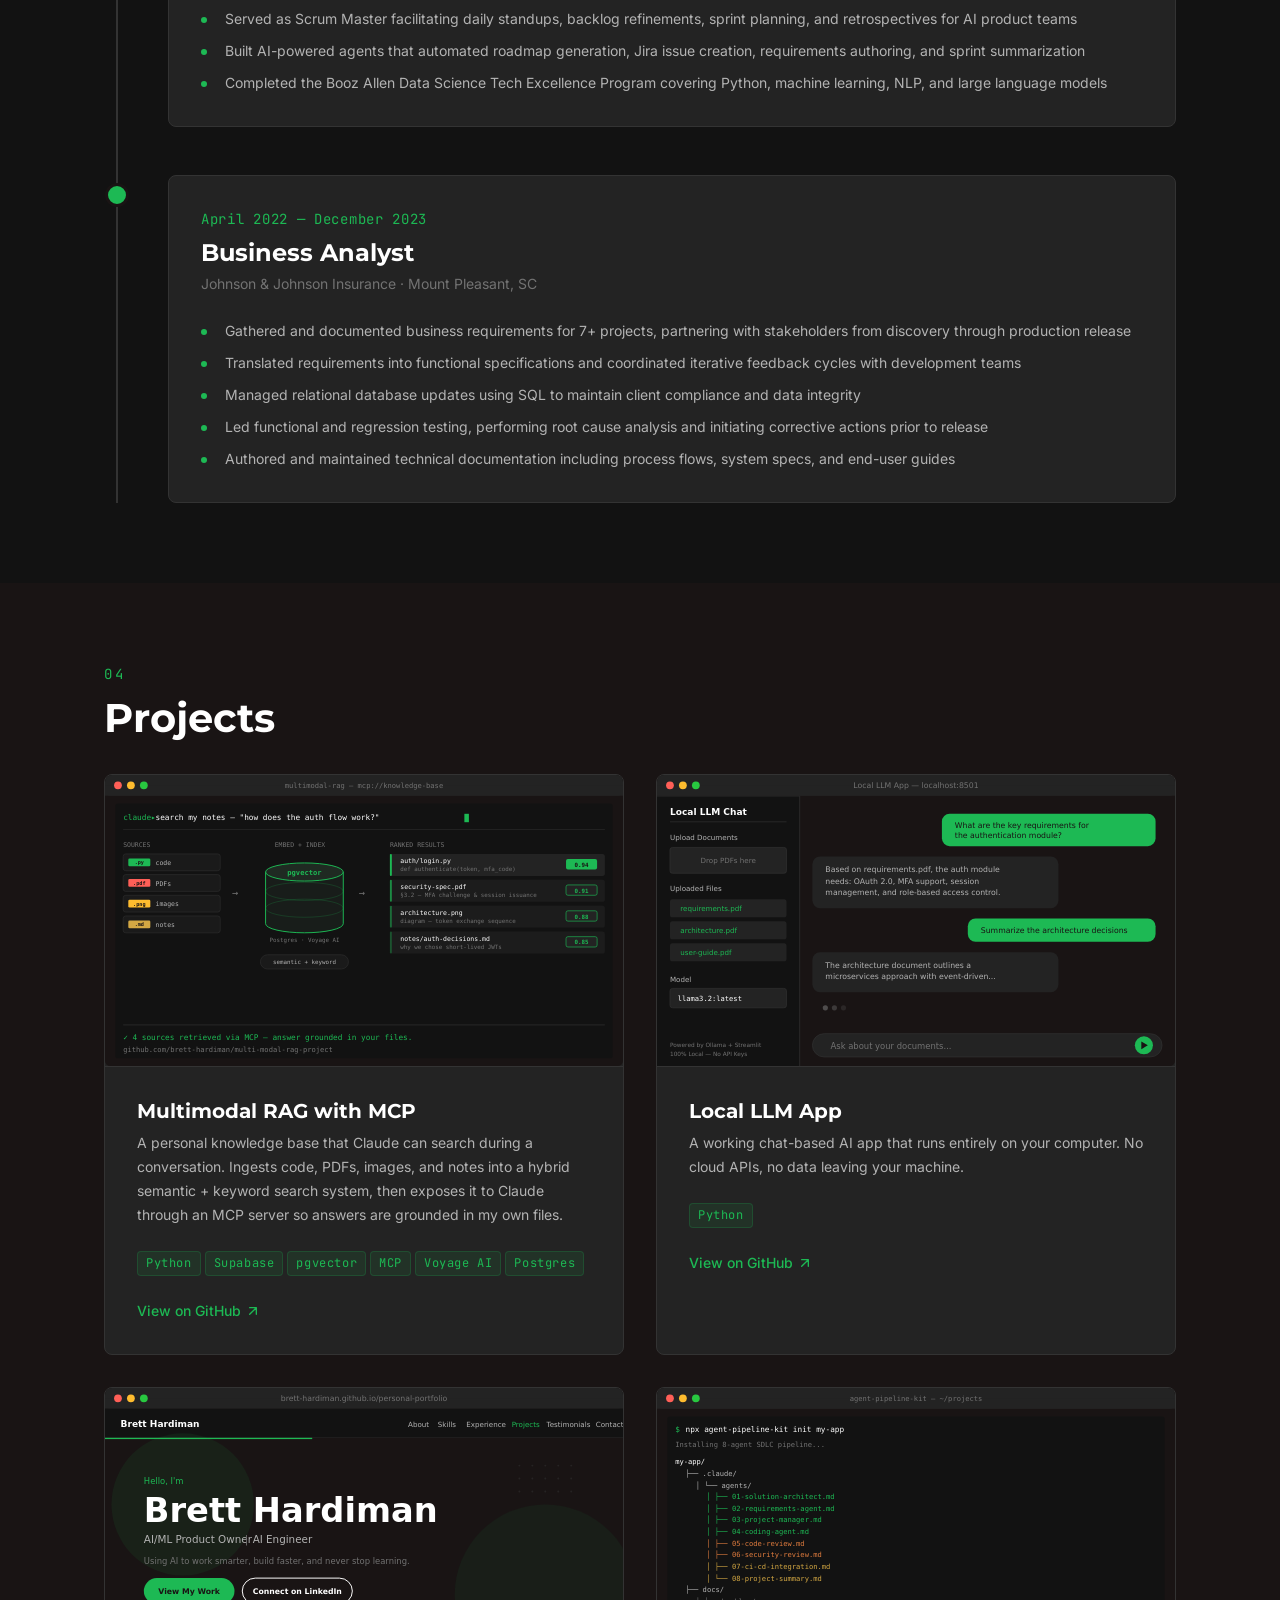
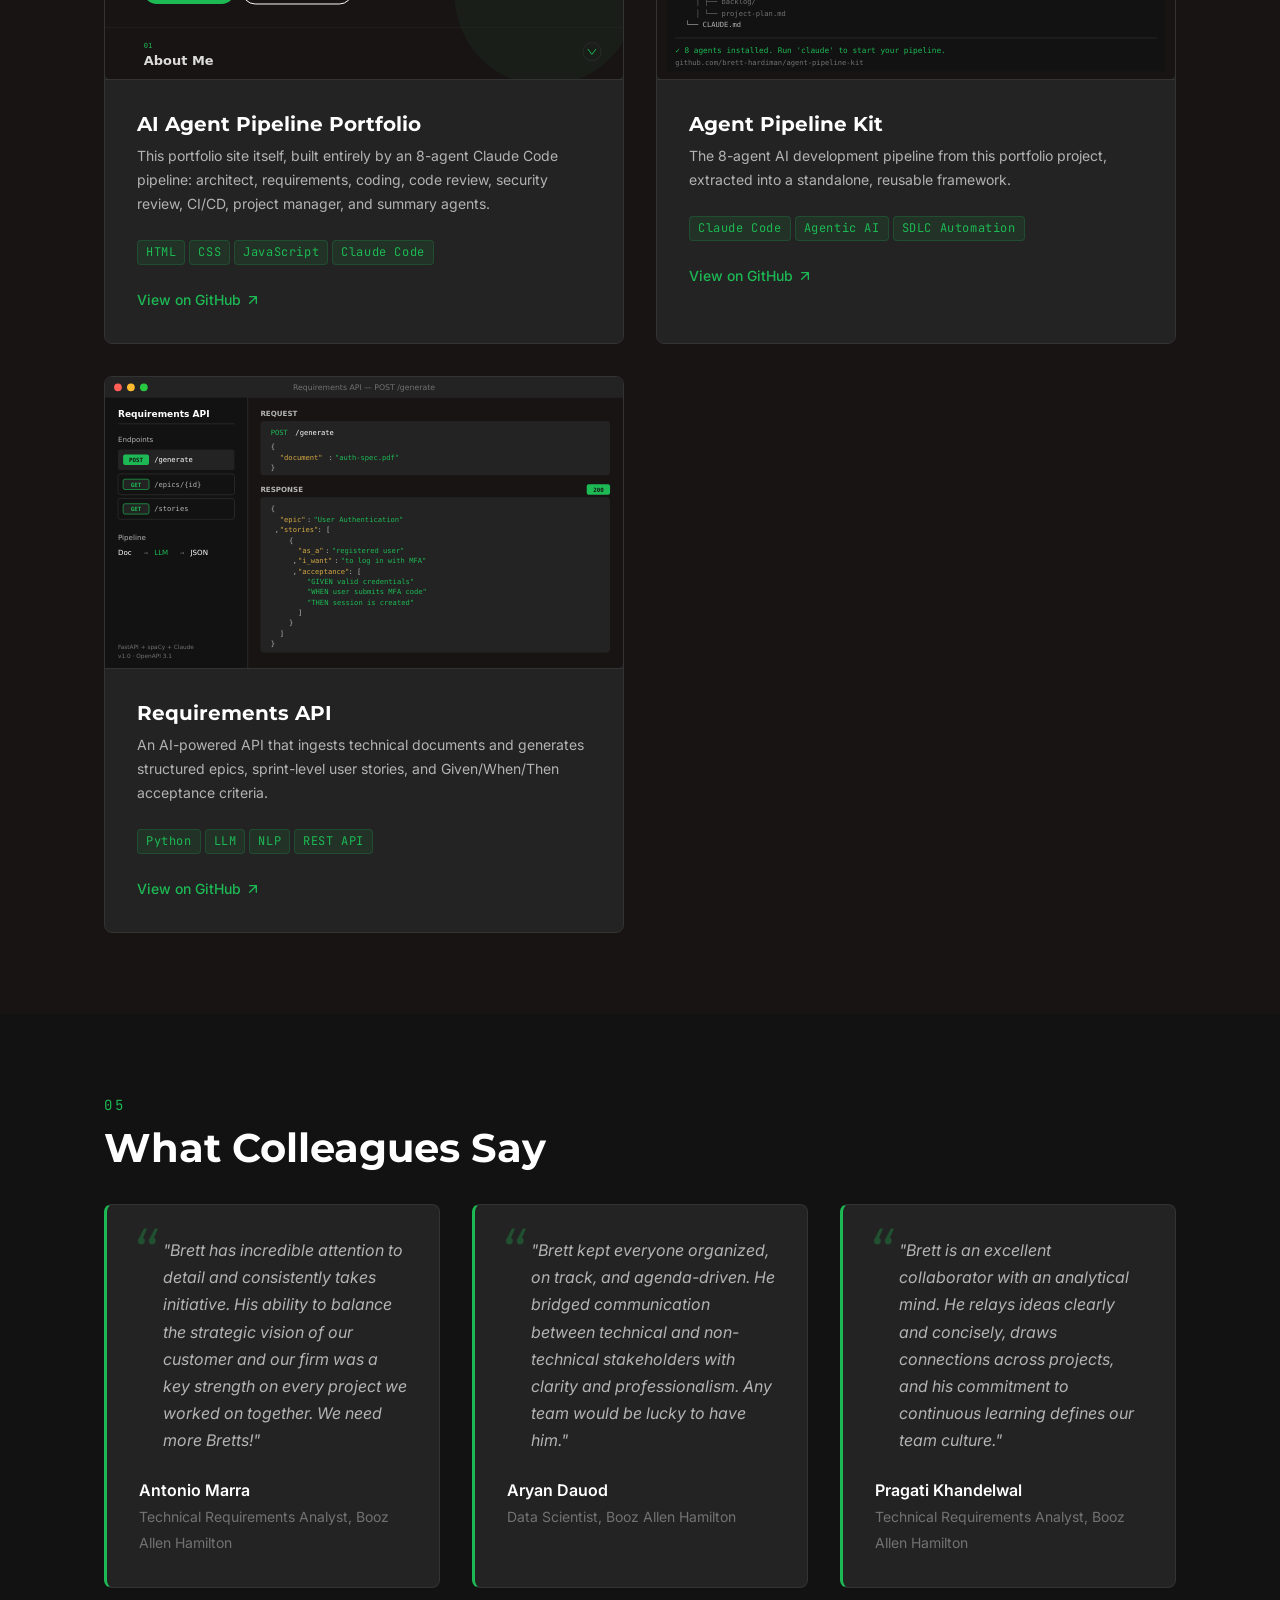
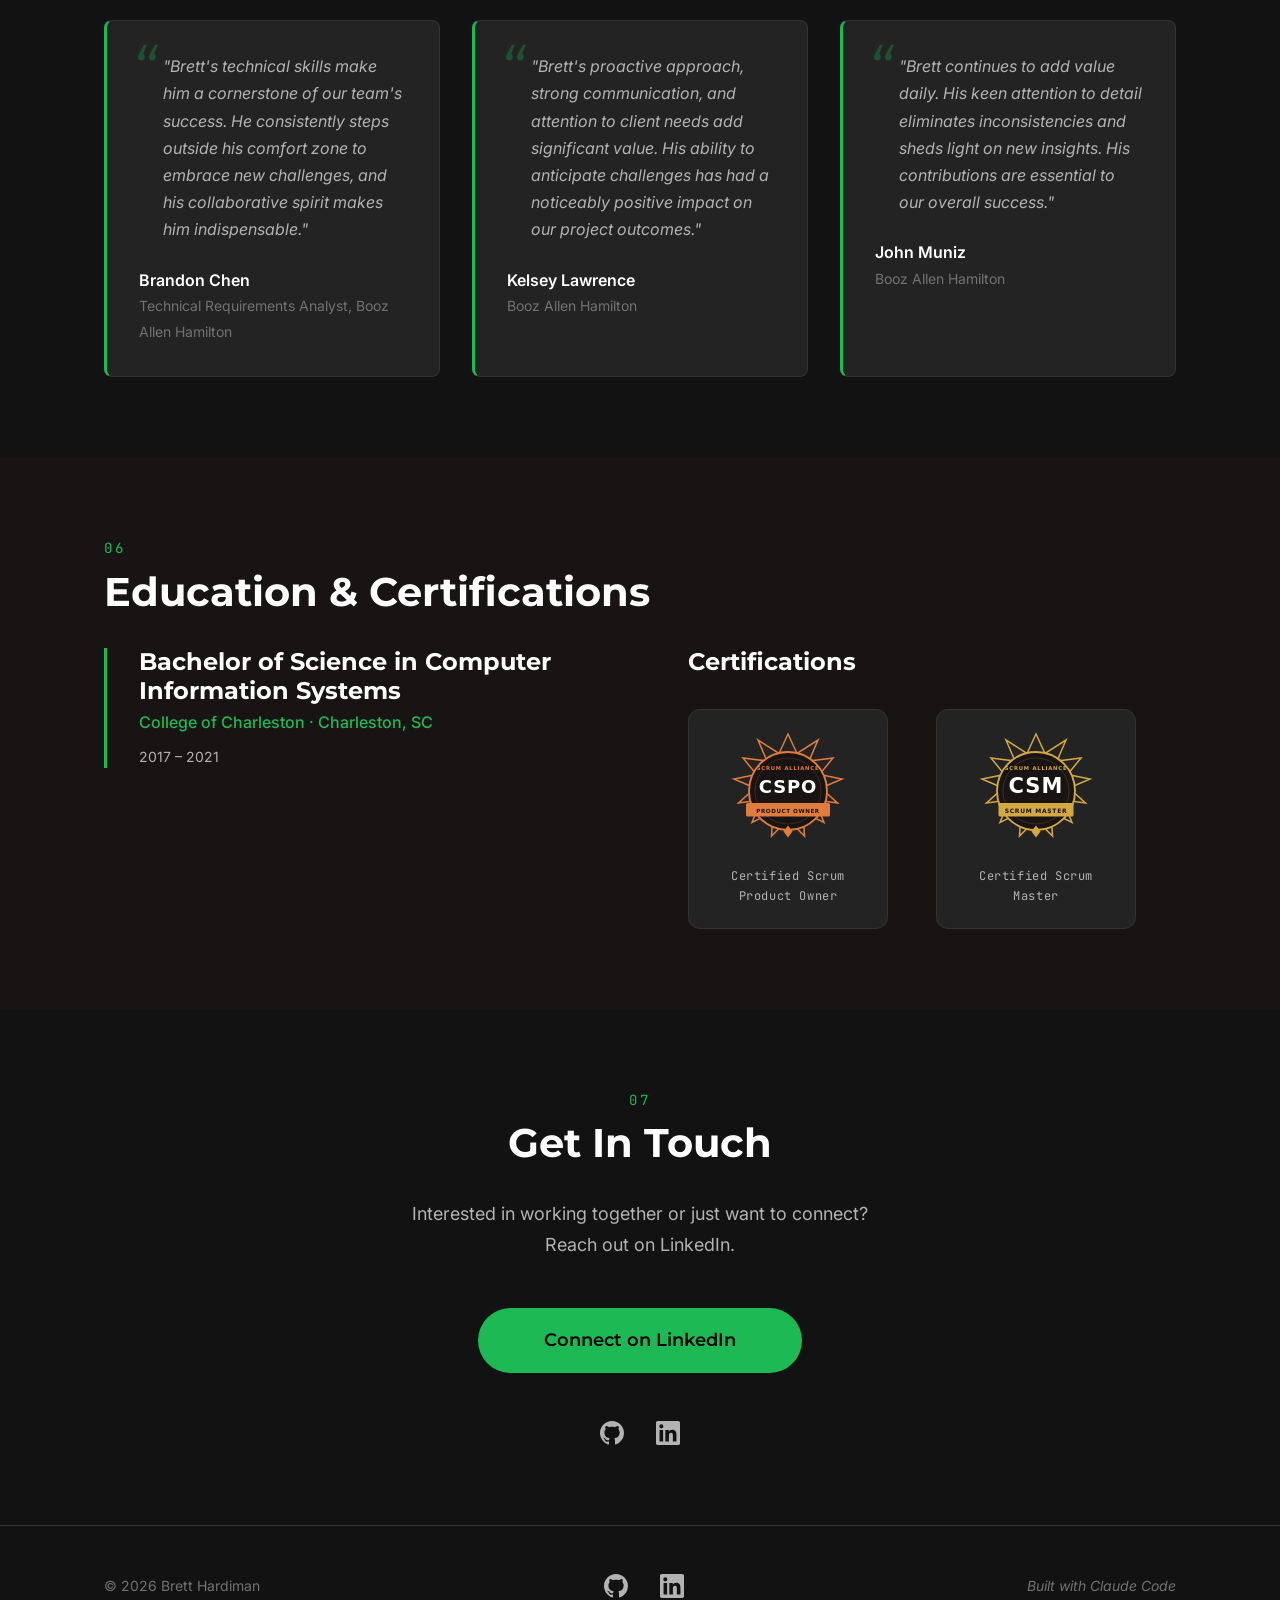
==== commit 79f2d401: "feat(projects): add Multimodal RAG with MCP project card Add a new project card as the first entry i" ====
--- a/portfolio.html
+++ b/portfolio.html
@@ -340,6 +340,29 @@
         <span class="section-number">04</span>
         <h2 class="section-title">Projects</h2>
         <div class="projects-grid">
+          <div class="project-card" data-reveal>
+            <div class="project-card-image">
+              <img src="assets/images/multimodal-rag.svg" alt="Multimodal RAG with MCP — a terminal showing a knowledge-base query flowing through pgvector embeddings into ranked, source-tagged search results" loading="lazy" decoding="async" width="800" height="450">
+            </div>
+            <div class="project-card-content">
+              <h3 class="project-card-title">Multimodal RAG with MCP</h3>
+              <p class="project-card-description">A personal knowledge base that Claude can search during a conversation. Ingests code, PDFs, images, and notes into a hybrid semantic + keyword search system, then exposes it to Claude through an MCP server so answers are grounded in my own files.</p>
+              <div class="project-card-tech">
+                <span class="tech-badge">Python</span>
+                <span class="tech-badge">Supabase</span>
+                <span class="tech-badge">pgvector</span>
+                <span class="tech-badge">MCP</span>
+                <span class="tech-badge">Voyage AI</span>
+                <span class="tech-badge">Postgres</span>
+              </div>
+              <div class="project-card-links">
+                <a href="https://github.com/brett-hardiman/multi-modal-rag-project" class="project-link" target="_blank" rel="noopener noreferrer">
+                  <span>View on GitHub</span>
+                  <svg xmlns="http://www.w3.org/2000/svg" viewBox="0 0 24 24" width="16" height="16" aria-hidden="true" focusable="false"><path d="M7 17L17 7M17 7H7M17 7V17" stroke="currentColor" stroke-width="2" stroke-linecap="round" stroke-linejoin="round" fill="none"/></svg>
+                </a>
+              </div>
+            </div>
+          </div>
           <div class="project-card" data-reveal>
             <div class="project-card-image">
               <img src="assets/images/local-llm-app.svg" alt="Local LLM App — a chat interface with document upload sidebar, showing RAG-powered conversations" loading="lazy" decoding="async" width="800" height="450">
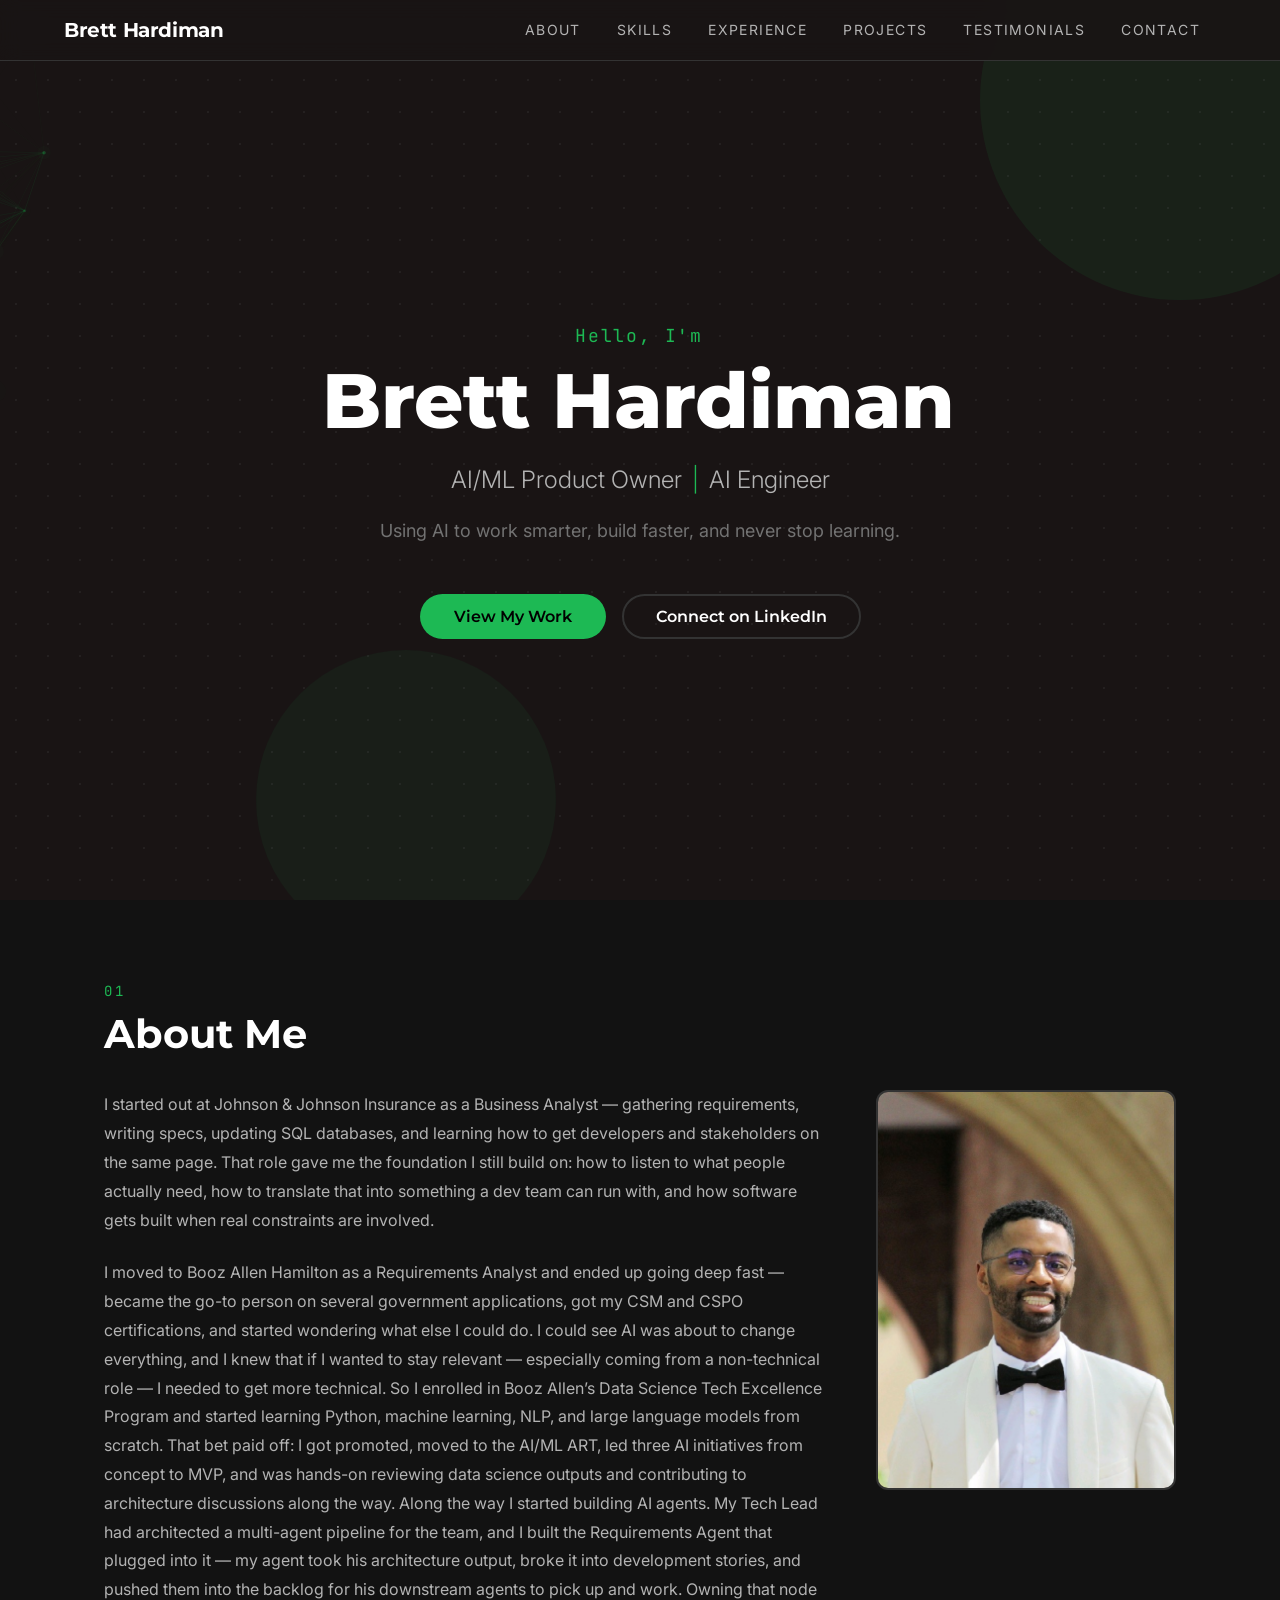
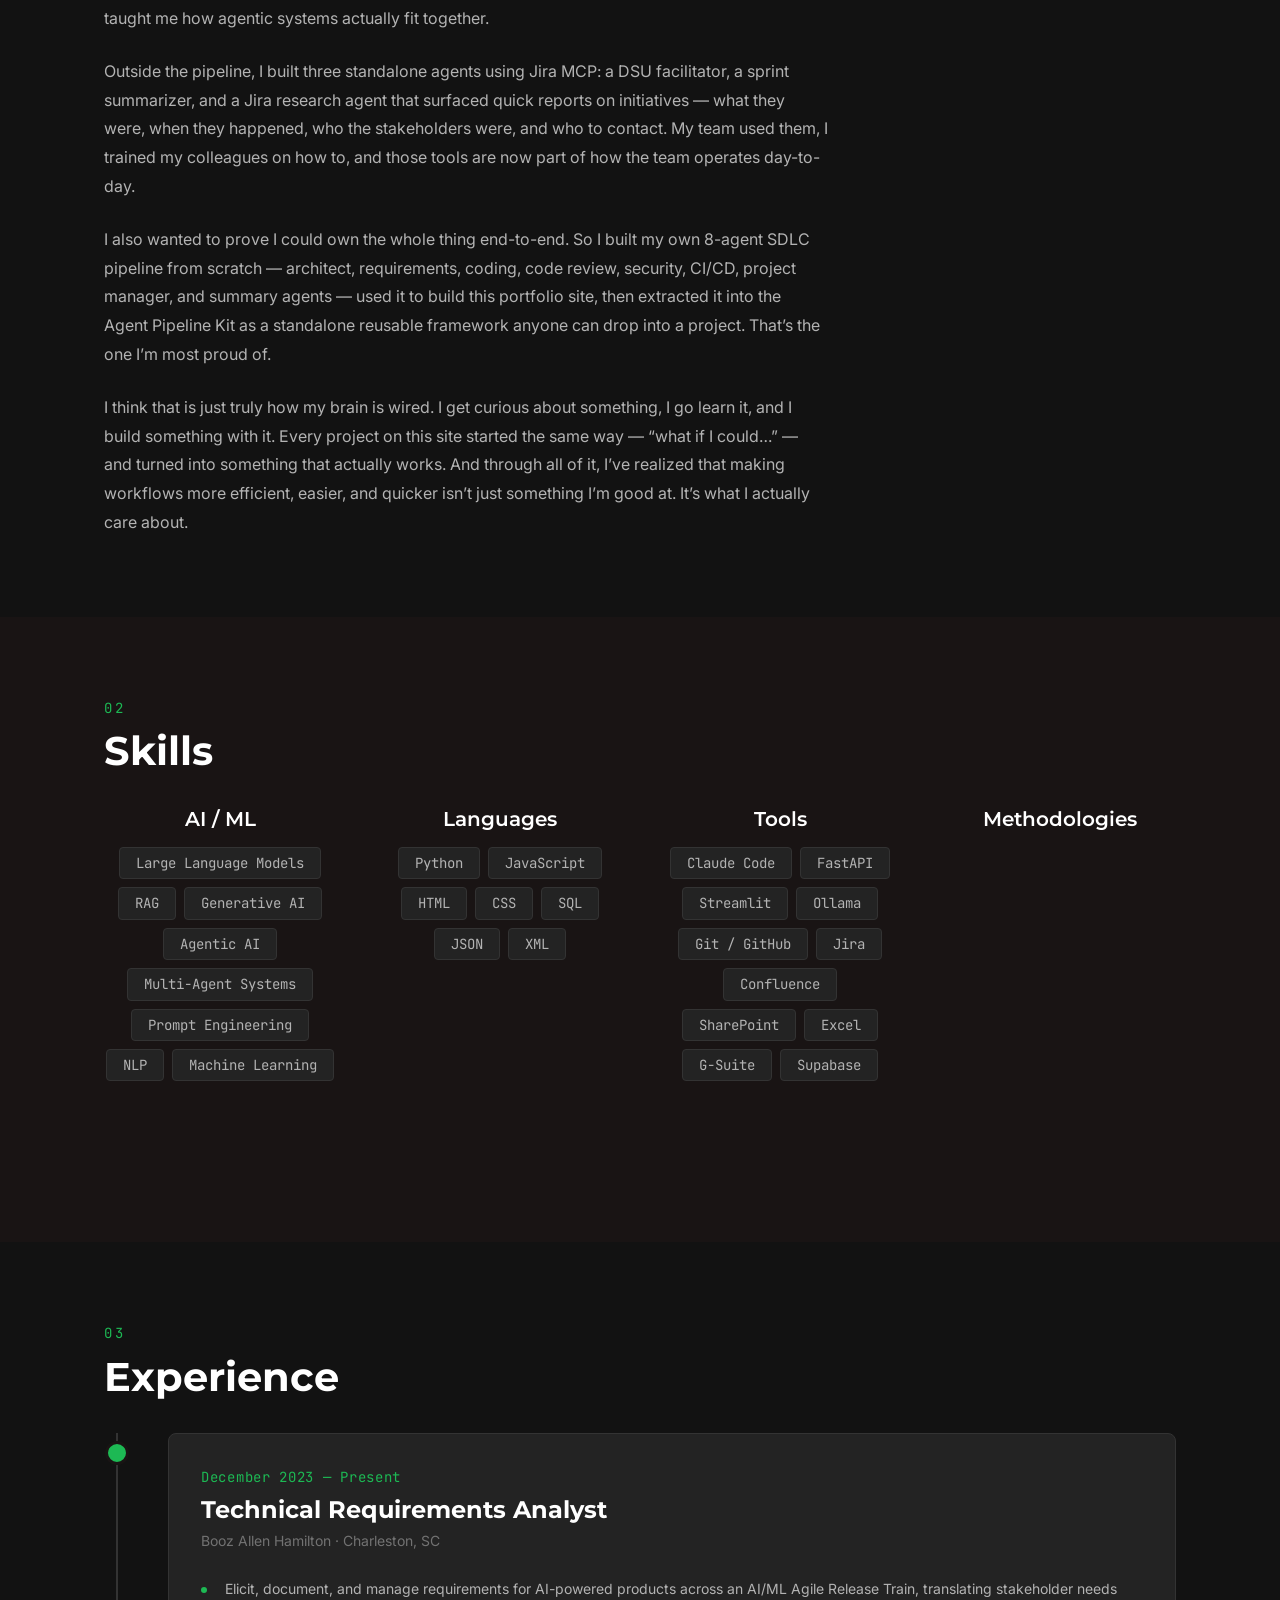
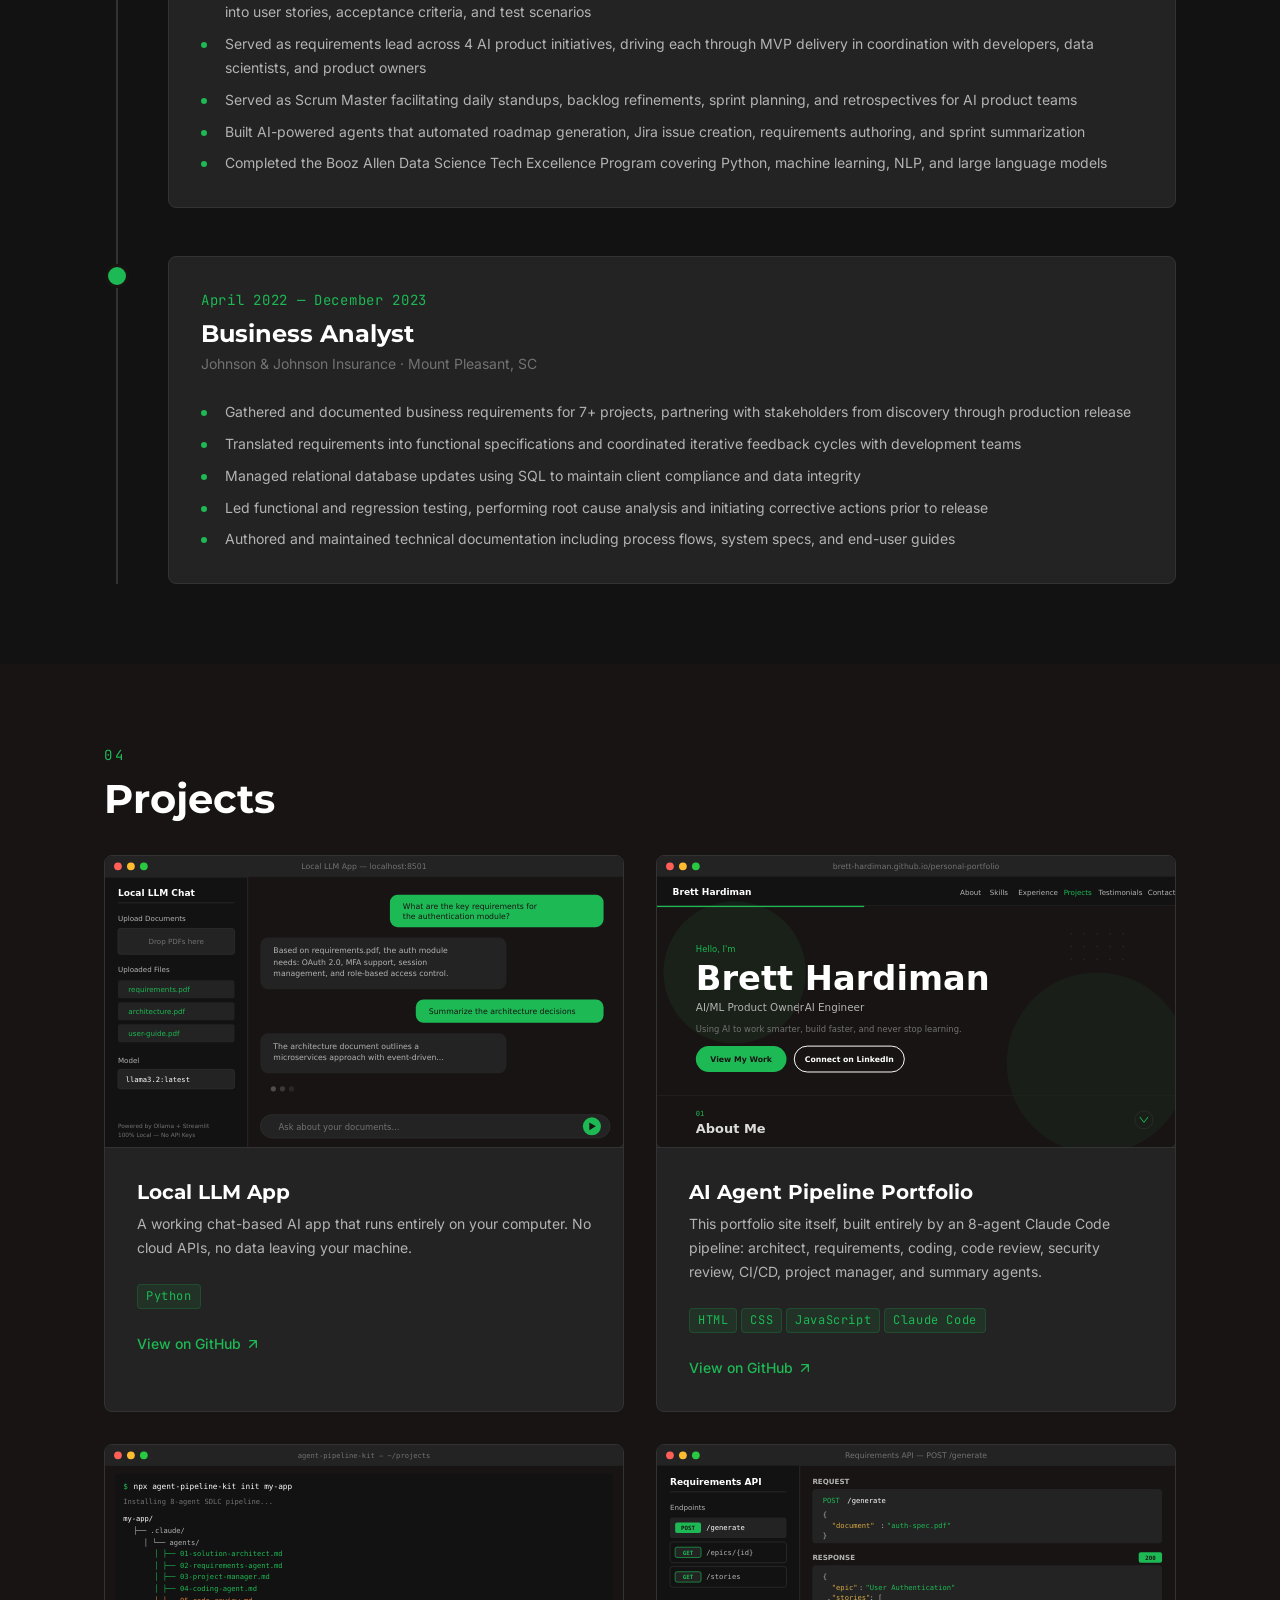
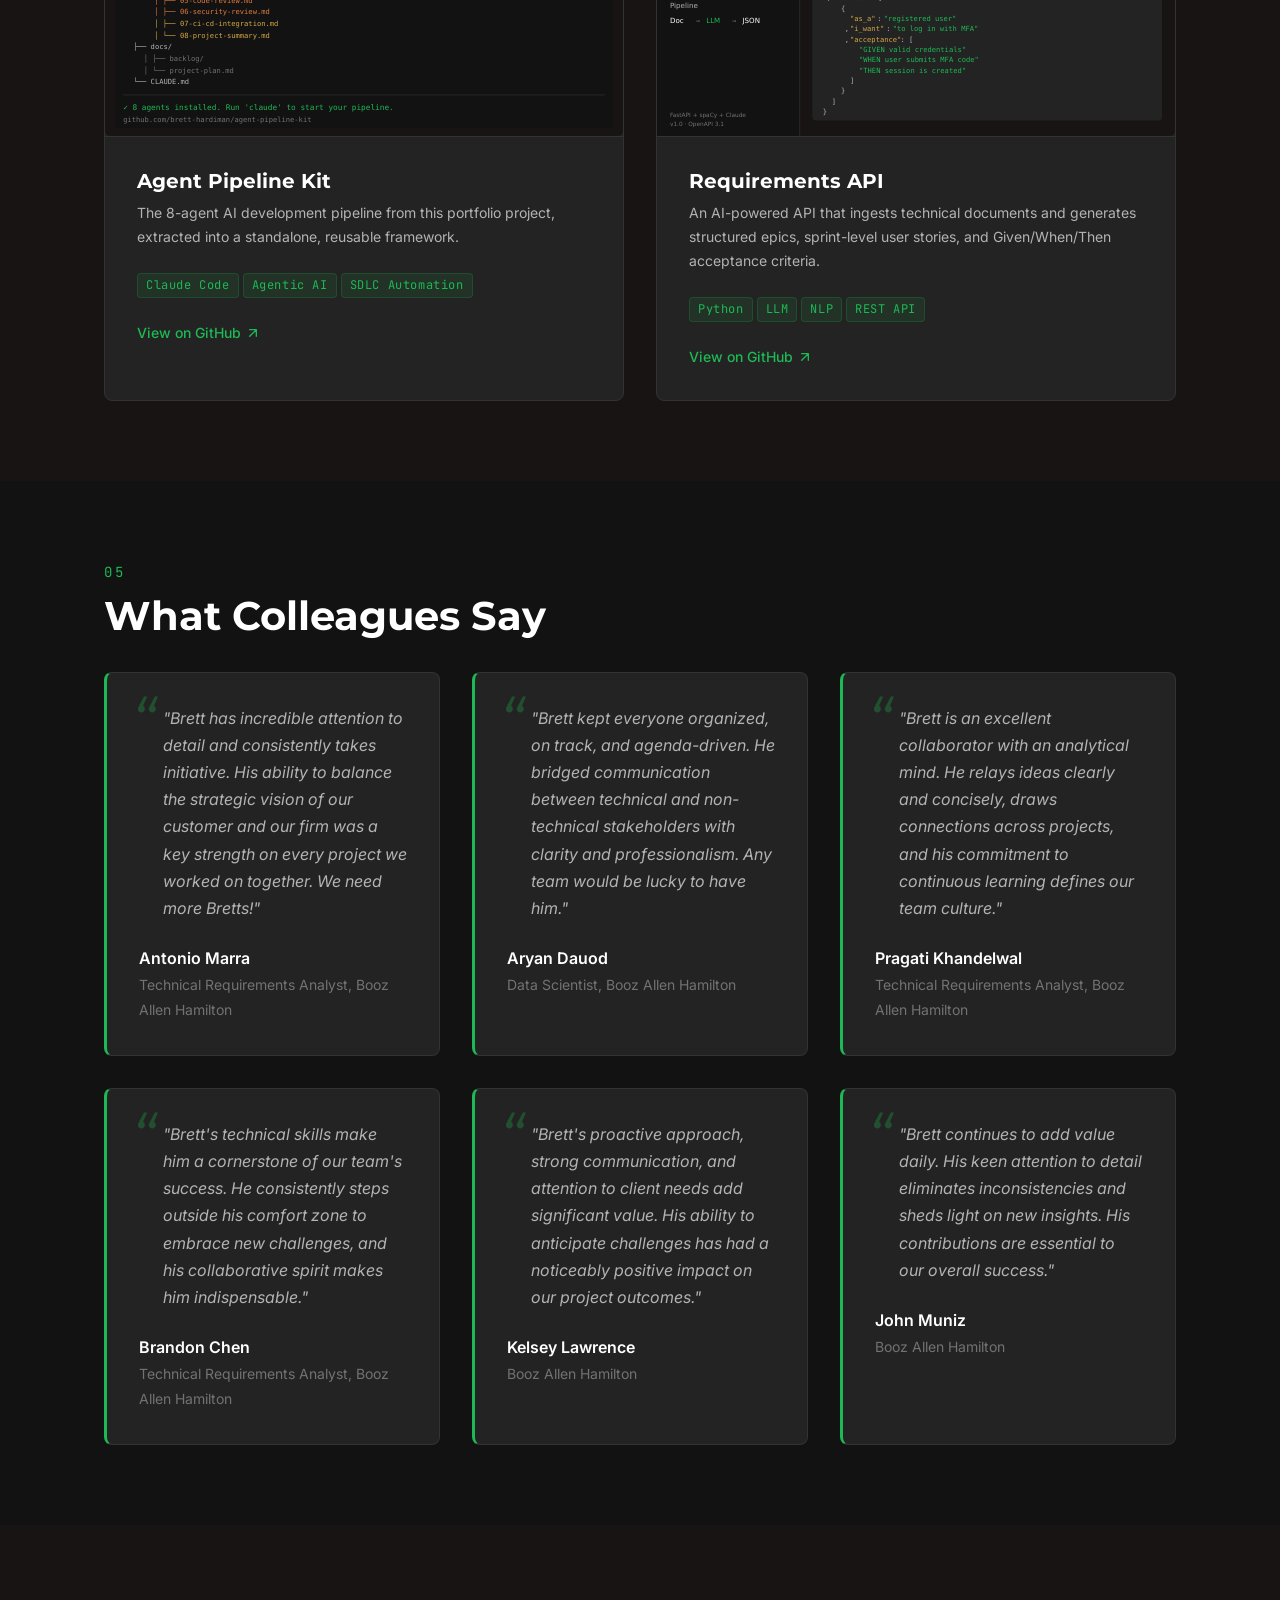
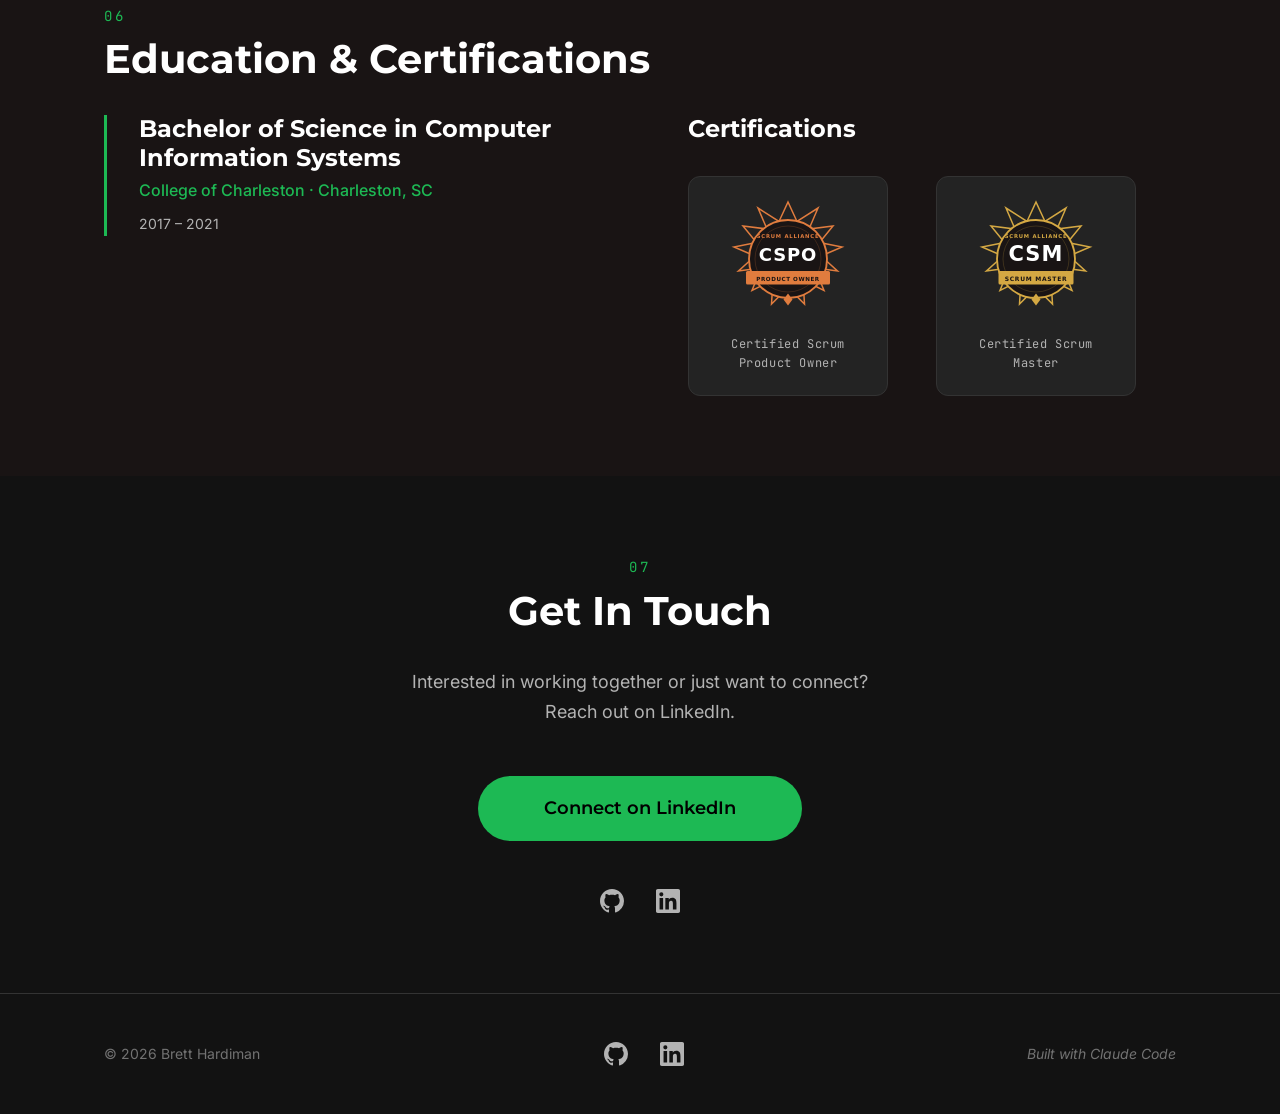
==== commit f2ca8b72: "feat(skills): add Multimodal RAG tools to Skills section Add Supabase, PostgreSQL, pgvector, MCP, an" ====
--- a/portfolio.html
+++ b/portfolio.html
@@ -275,15 +275,20 @@
               <li class="skill-badge" data-reveal data-reveal-delay="1100"><span class="skill-name">SharePoint</span></li>
               <li class="skill-badge" data-reveal data-reveal-delay="1150"><span class="skill-name">Excel</span></li>
               <li class="skill-badge" data-reveal data-reveal-delay="1200"><span class="skill-name">G-Suite</span></li>
+              <li class="skill-badge" data-reveal data-reveal-delay="1250"><span class="skill-name">Supabase</span></li>
+              <li class="skill-badge" data-reveal data-reveal-delay="1300"><span class="skill-name">PostgreSQL</span></li>
+              <li class="skill-badge" data-reveal data-reveal-delay="1350"><span class="skill-name">pgvector</span></li>
+              <li class="skill-badge" data-reveal data-reveal-delay="1400"><span class="skill-name">MCP</span></li>
+              <li class="skill-badge" data-reveal data-reveal-delay="1450"><span class="skill-name">Voyage AI</span></li>
             </ul>
           </div>
           <div class="skill-category">
             <h3 class="skill-category-title">Methodologies</h3>
             <ul class="skill-list">
-              <li class="skill-badge" data-reveal data-reveal-delay="1250"><span class="skill-name">Agile</span></li>
-              <li class="skill-badge" data-reveal data-reveal-delay="1300"><span class="skill-name">Scrum</span></li>
-              <li class="skill-badge" data-reveal data-reveal-delay="1350"><span class="skill-name">SAFe</span></li>
-              <li class="skill-badge" data-reveal data-reveal-delay="1400"><span class="skill-name">CI/CD</span></li>
+              <li class="skill-badge" data-reveal data-reveal-delay="1500"><span class="skill-name">Agile</span></li>
+              <li class="skill-badge" data-reveal data-reveal-delay="1550"><span class="skill-name">Scrum</span></li>
+              <li class="skill-badge" data-reveal data-reveal-delay="1600"><span class="skill-name">SAFe</span></li>
+              <li class="skill-badge" data-reveal data-reveal-delay="1650"><span class="skill-name">CI/CD</span></li>
             </ul>
           </div>
         </div>
@@ -340,29 +345,6 @@
         <span class="section-number">04</span>
         <h2 class="section-title">Projects</h2>
         <div class="projects-grid">
-          <div class="project-card" data-reveal>
-            <div class="project-card-image">
-              <img src="assets/images/multimodal-rag.svg" alt="Multimodal RAG with MCP — a terminal showing a knowledge-base query flowing through pgvector embeddings into ranked, source-tagged search results" loading="lazy" decoding="async" width="800" height="450">
-            </div>
-            <div class="project-card-content">
-              <h3 class="project-card-title">Multimodal RAG with MCP</h3>
-              <p class="project-card-description">A personal knowledge base that Claude can search during a conversation. Ingests code, PDFs, images, and notes into a hybrid semantic + keyword search system, then exposes it to Claude through an MCP server so answers are grounded in my own files.</p>
-              <div class="project-card-tech">
-                <span class="tech-badge">Python</span>
-                <span class="tech-badge">Supabase</span>
-                <span class="tech-badge">pgvector</span>
-                <span class="tech-badge">MCP</span>
-                <span class="tech-badge">Voyage AI</span>
-                <span class="tech-badge">Postgres</span>
-              </div>
-              <div class="project-card-links">
-                <a href="https://github.com/brett-hardiman/multi-modal-rag-project" class="project-link" target="_blank" rel="noopener noreferrer">
-                  <span>View on GitHub</span>
-                  <svg xmlns="http://www.w3.org/2000/svg" viewBox="0 0 24 24" width="16" height="16" aria-hidden="true" focusable="false"><path d="M7 17L17 7M17 7H7M17 7V17" stroke="currentColor" stroke-width="2" stroke-linecap="round" stroke-linejoin="round" fill="none"/></svg>
-                </a>
-              </div>
-            </div>
-          </div>
           <div class="project-card" data-reveal>
             <div class="project-card-image">
               <img src="assets/images/local-llm-app.svg" alt="Local LLM App — a chat interface with document upload sidebar, showing RAG-powered conversations" loading="lazy" decoding="async" width="800" height="450">
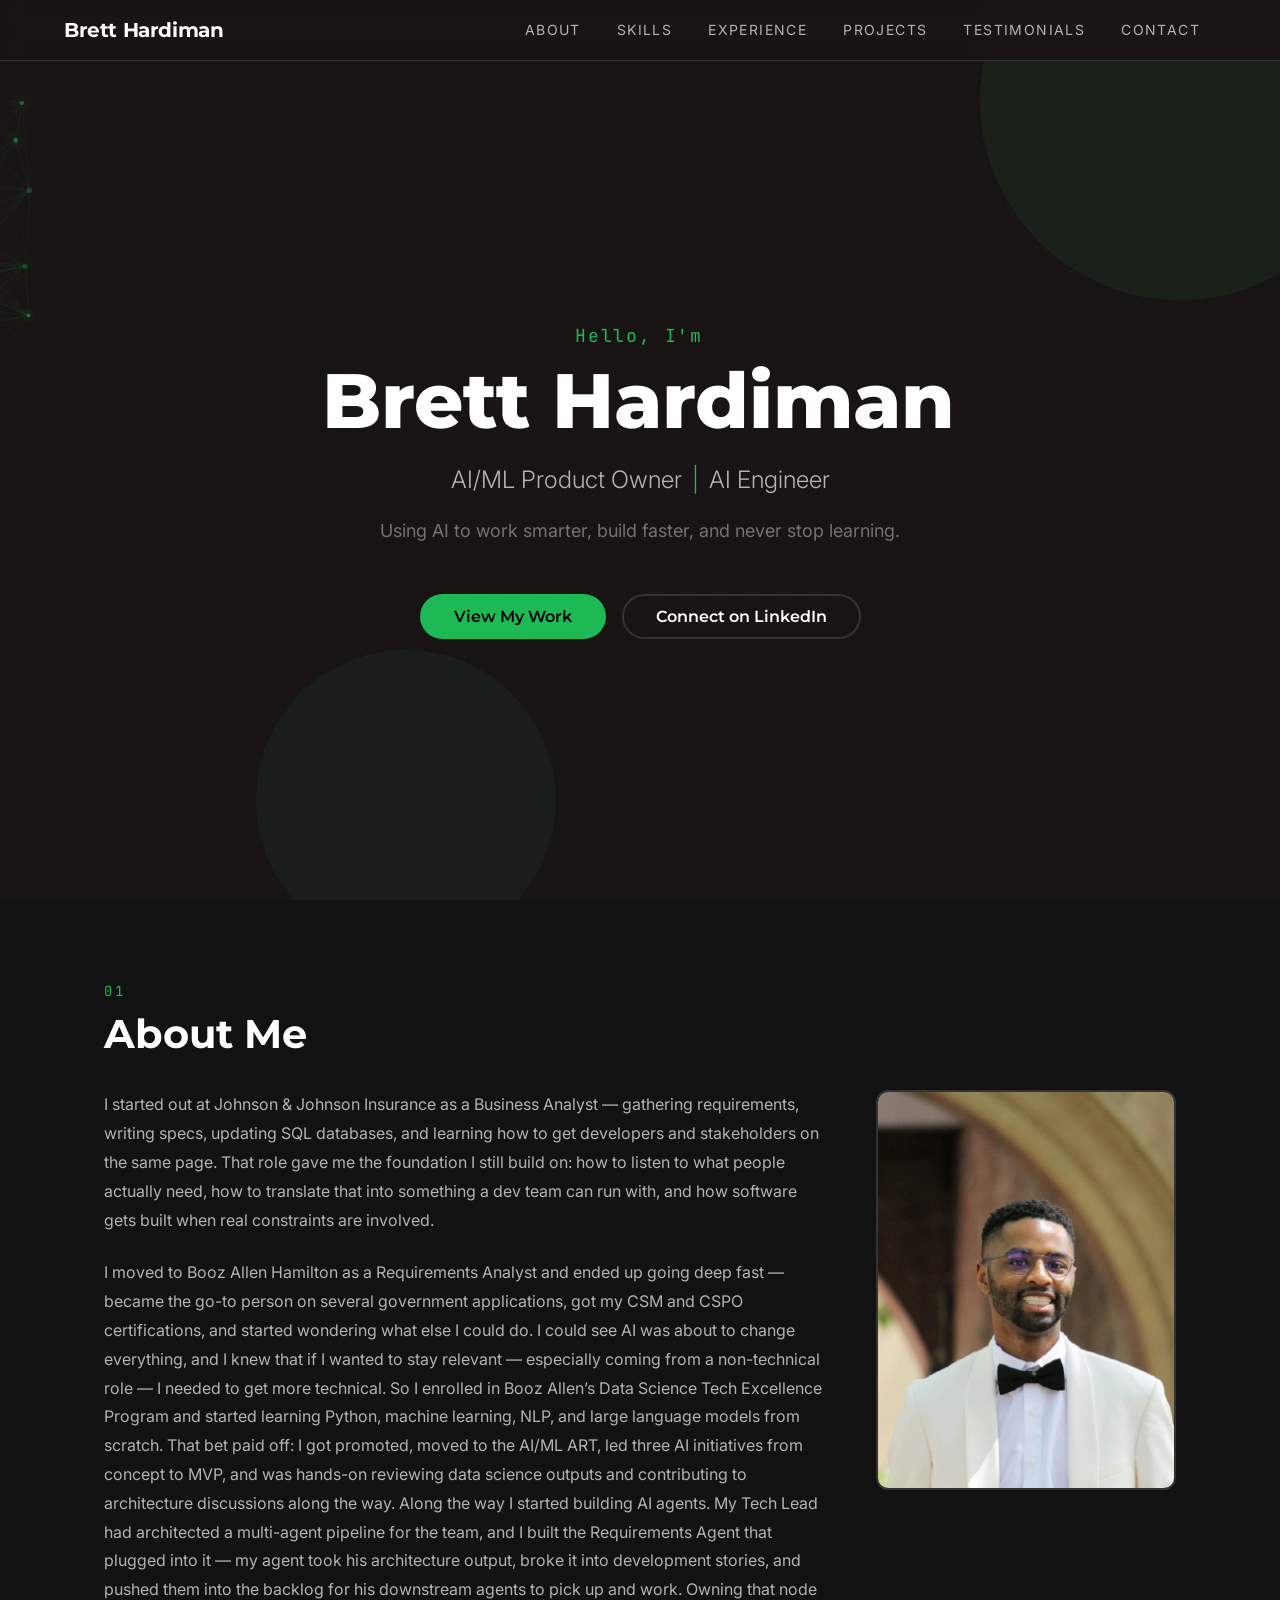
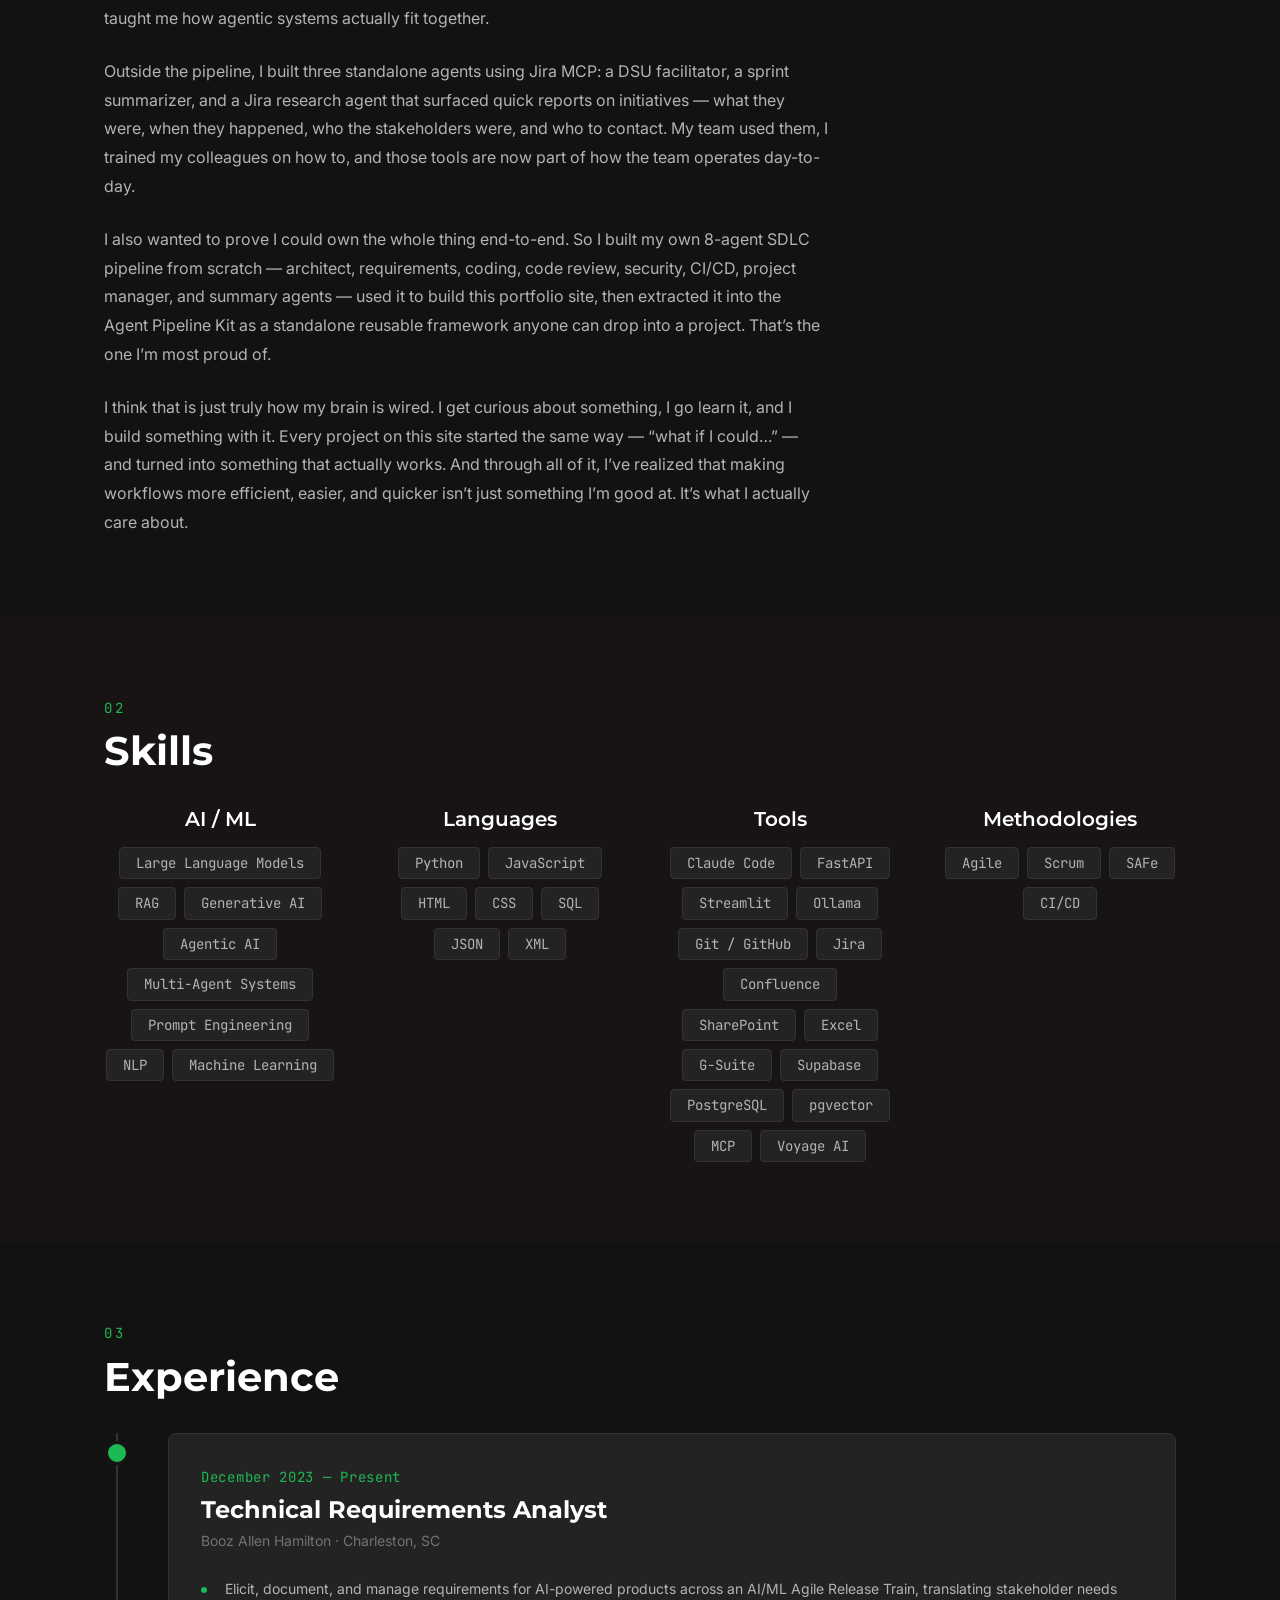
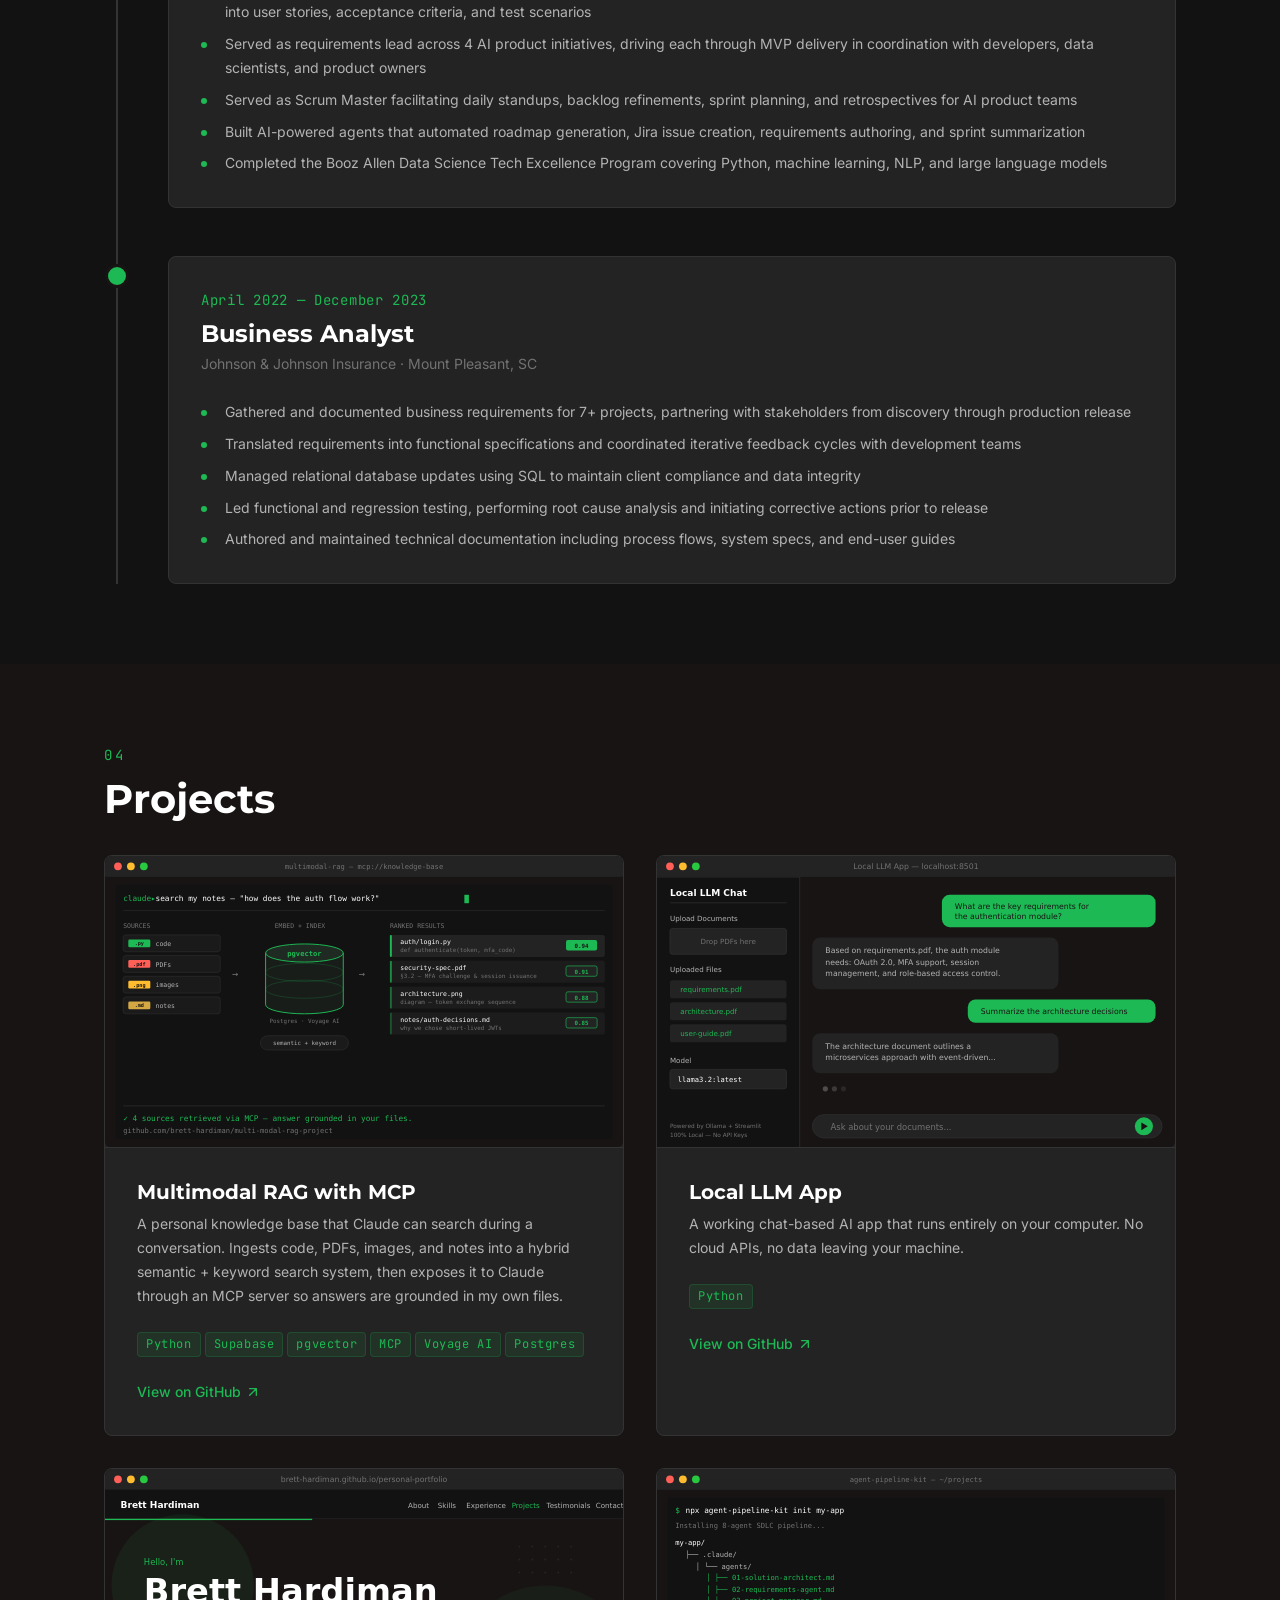
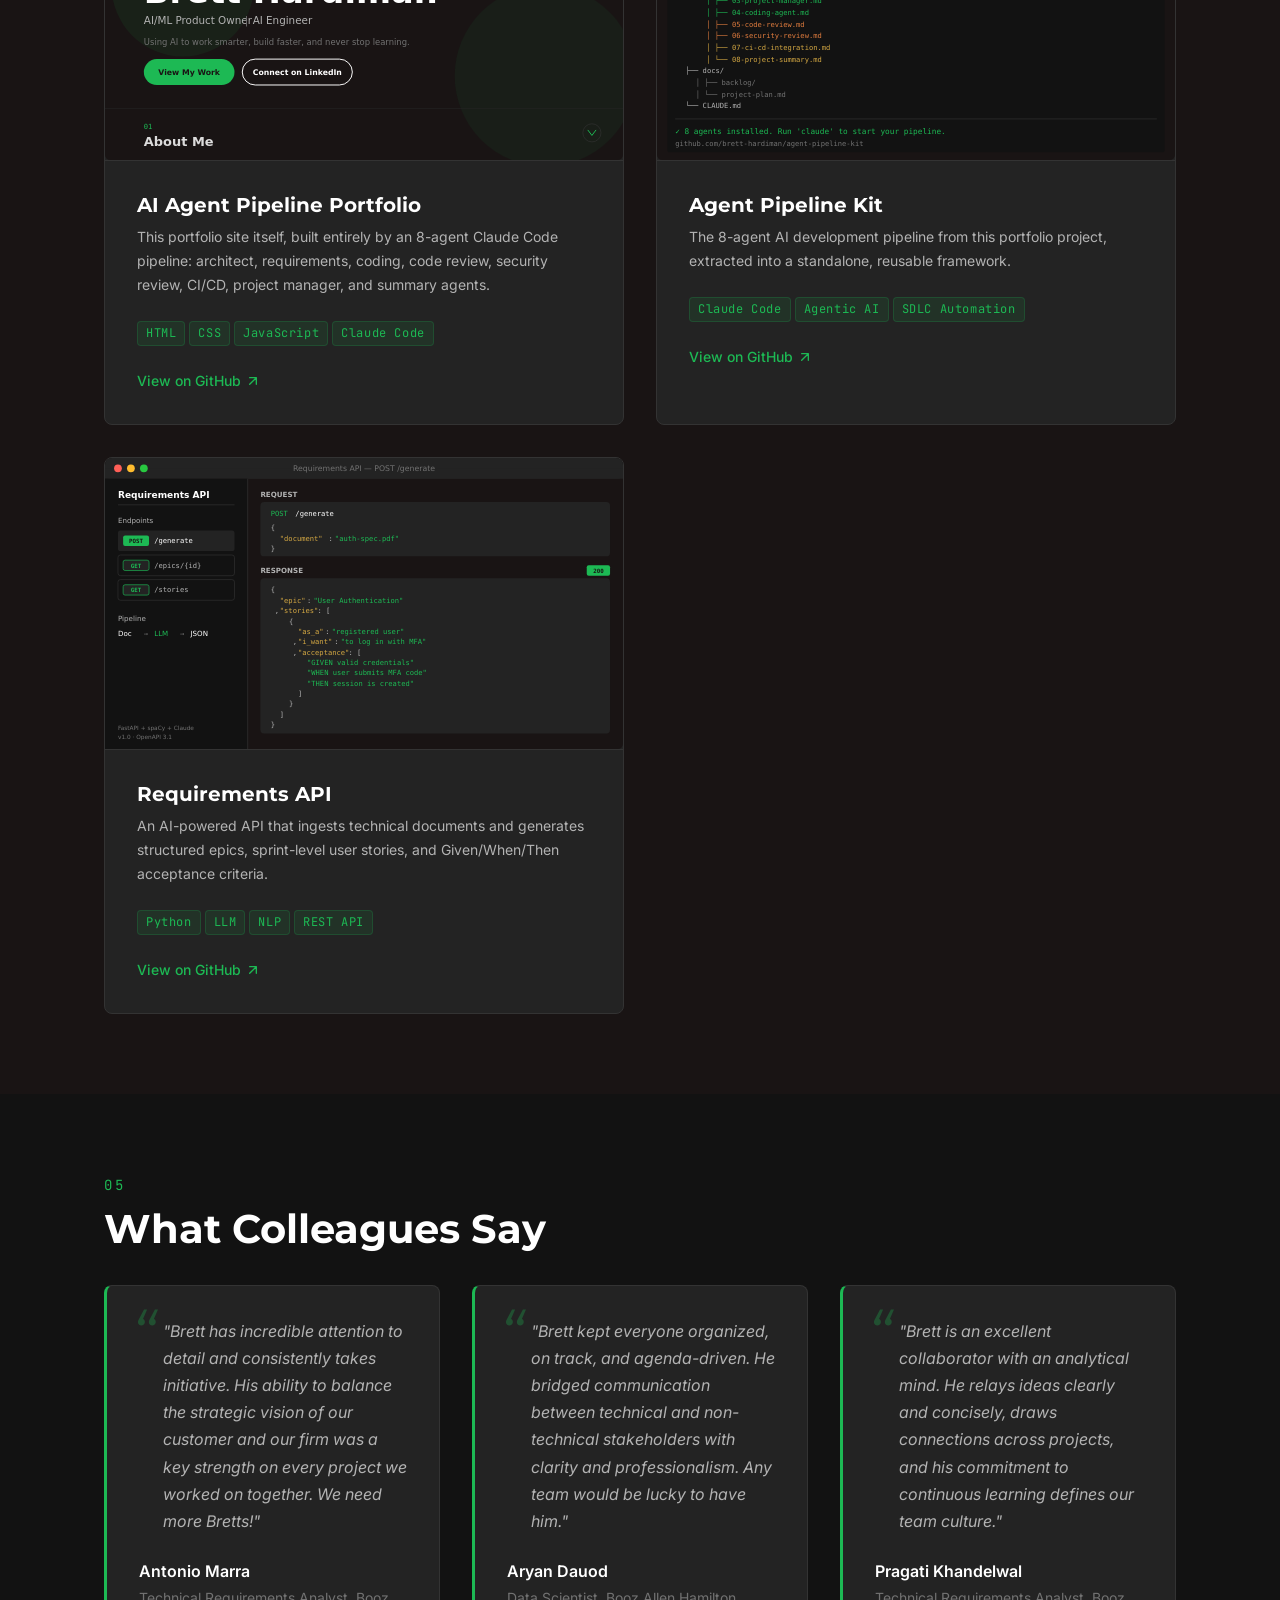
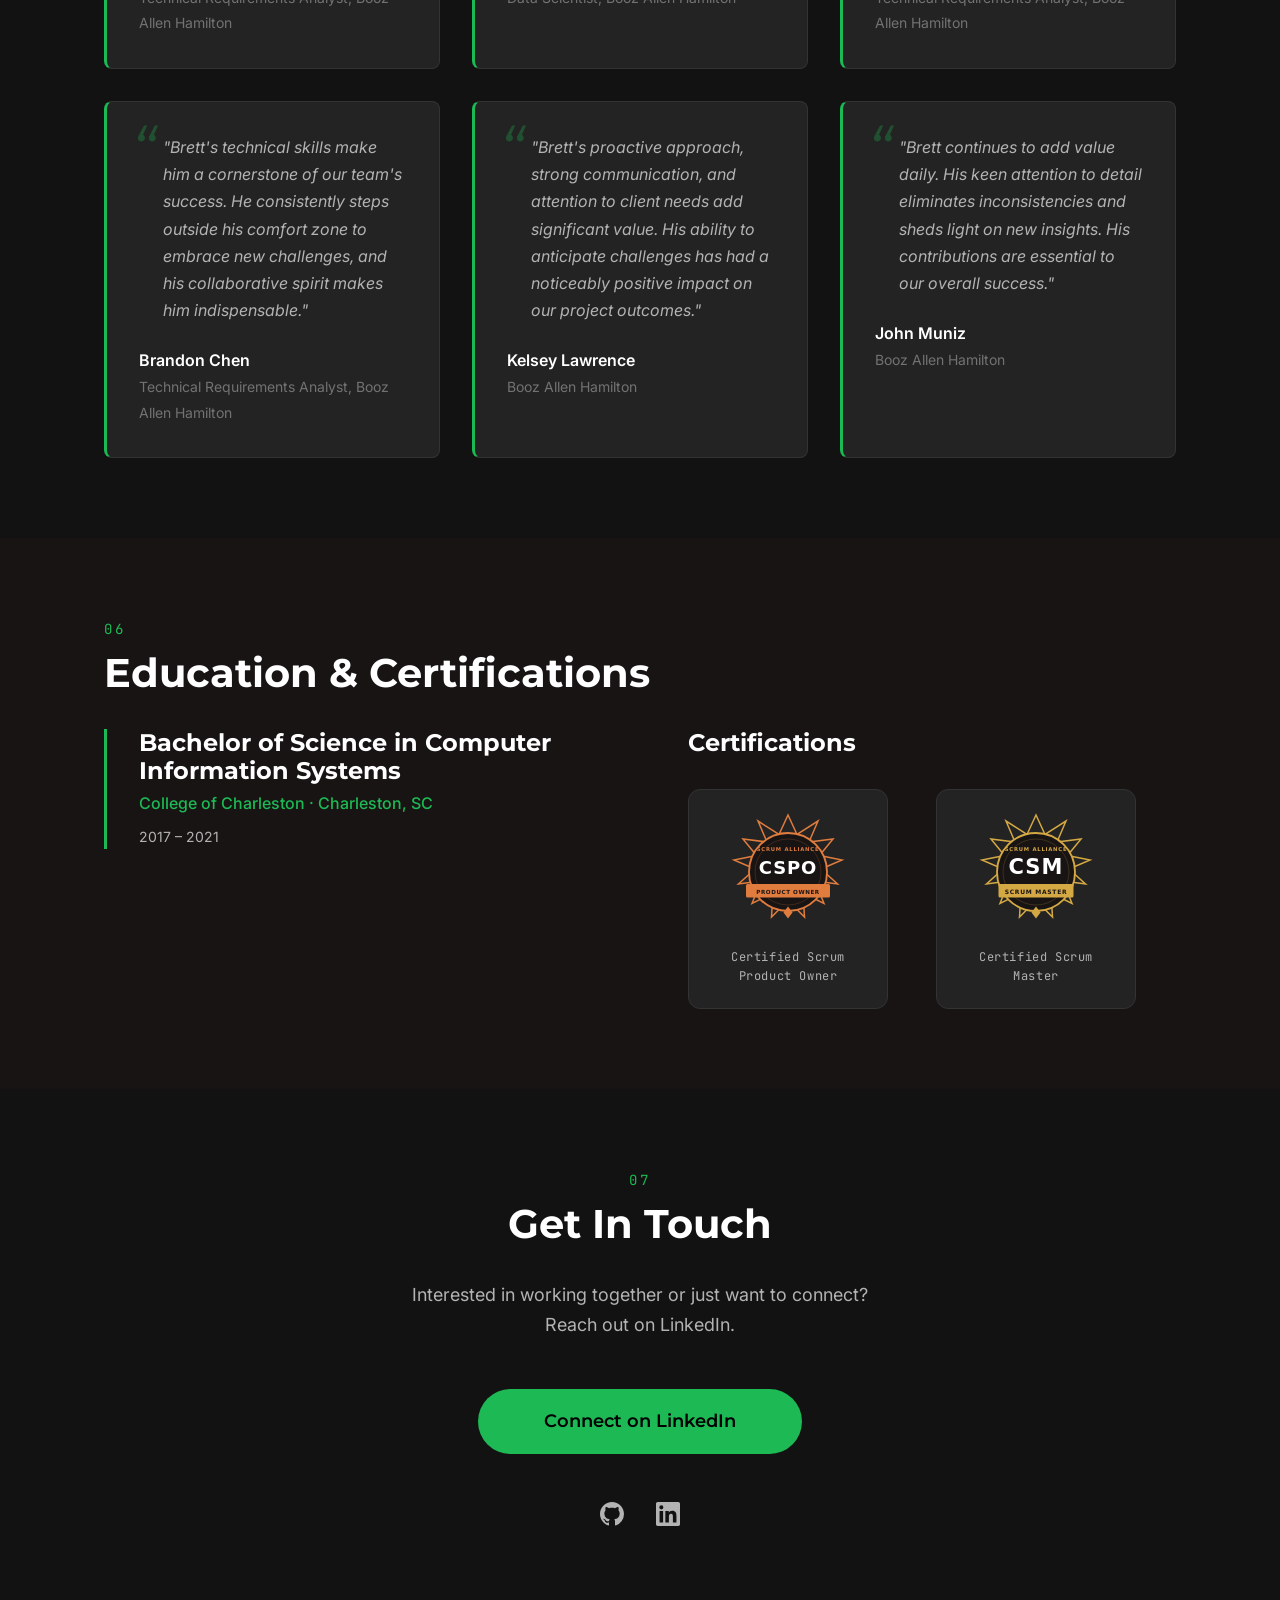
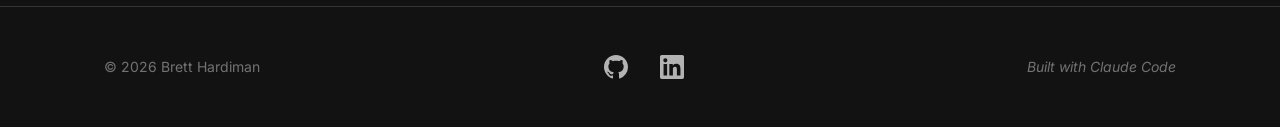
==== commit 0e07cc9e: "Merge pull request #4 from brett-hardiman/feature/multimodal-rag-skills feat(skills): add Multimodal" ====
--- a/portfolio.html
+++ b/portfolio.html
@@ -345,6 +345,29 @@
         <span class="section-number">04</span>
         <h2 class="section-title">Projects</h2>
         <div class="projects-grid">
+          <div class="project-card" data-reveal>
+            <div class="project-card-image">
+              <img src="assets/images/multimodal-rag.svg" alt="Multimodal RAG with MCP — a terminal showing a knowledge-base query flowing through pgvector embeddings into ranked, source-tagged search results" loading="lazy" decoding="async" width="800" height="450">
+            </div>
+            <div class="project-card-content">
+              <h3 class="project-card-title">Multimodal RAG with MCP</h3>
+              <p class="project-card-description">A personal knowledge base that Claude can search during a conversation. Ingests code, PDFs, images, and notes into a hybrid semantic + keyword search system, then exposes it to Claude through an MCP server so answers are grounded in my own files.</p>
+              <div class="project-card-tech">
+                <span class="tech-badge">Python</span>
+                <span class="tech-badge">Supabase</span>
+                <span class="tech-badge">pgvector</span>
+                <span class="tech-badge">MCP</span>
+                <span class="tech-badge">Voyage AI</span>
+                <span class="tech-badge">Postgres</span>
+              </div>
+              <div class="project-card-links">
+                <a href="https://github.com/brett-hardiman/multi-modal-rag-project" class="project-link" target="_blank" rel="noopener noreferrer">
+                  <span>View on GitHub</span>
+                  <svg xmlns="http://www.w3.org/2000/svg" viewBox="0 0 24 24" width="16" height="16" aria-hidden="true" focusable="false"><path d="M7 17L17 7M17 7H7M17 7V17" stroke="currentColor" stroke-width="2" stroke-linecap="round" stroke-linejoin="round" fill="none"/></svg>
+                </a>
+              </div>
+            </div>
+          </div>
           <div class="project-card" data-reveal>
             <div class="project-card-image">
               <img src="assets/images/local-llm-app.svg" alt="Local LLM App — a chat interface with document upload sidebar, showing RAG-powered conversations" loading="lazy" decoding="async" width="800" height="450">
